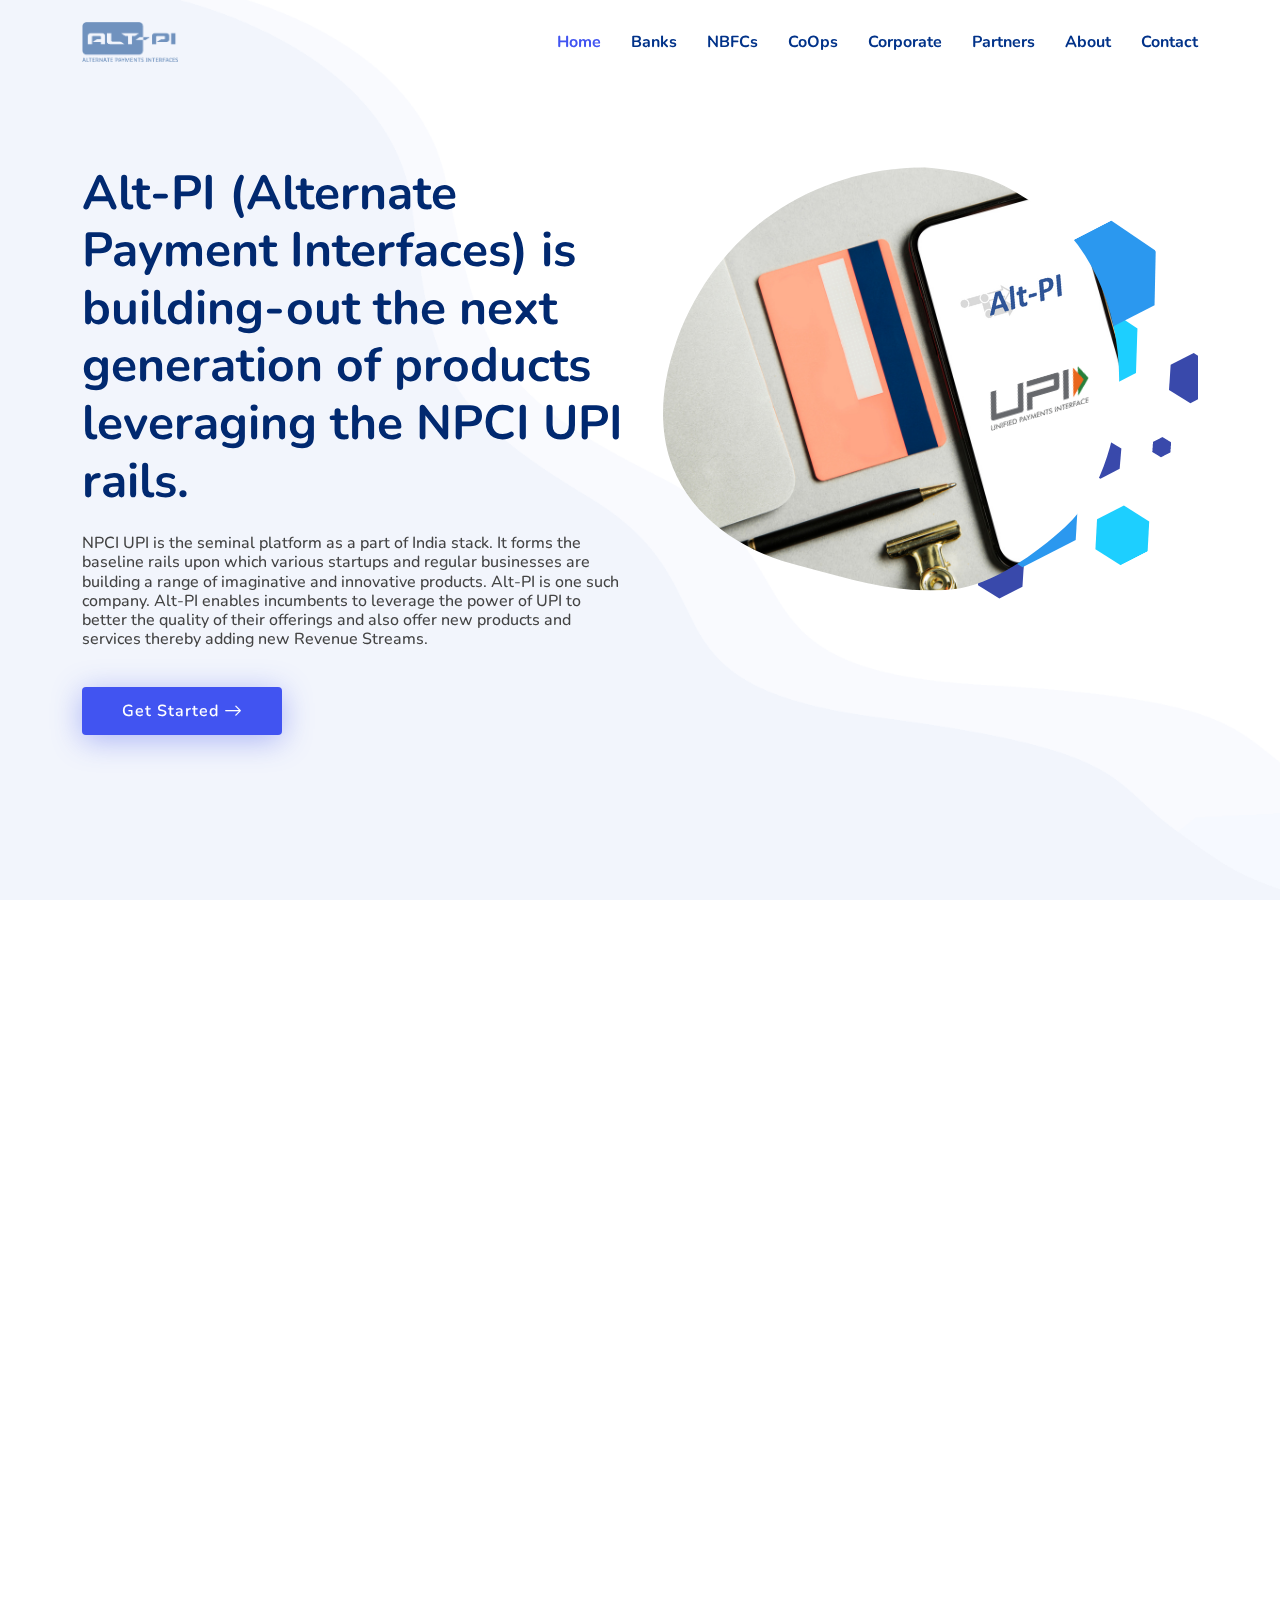
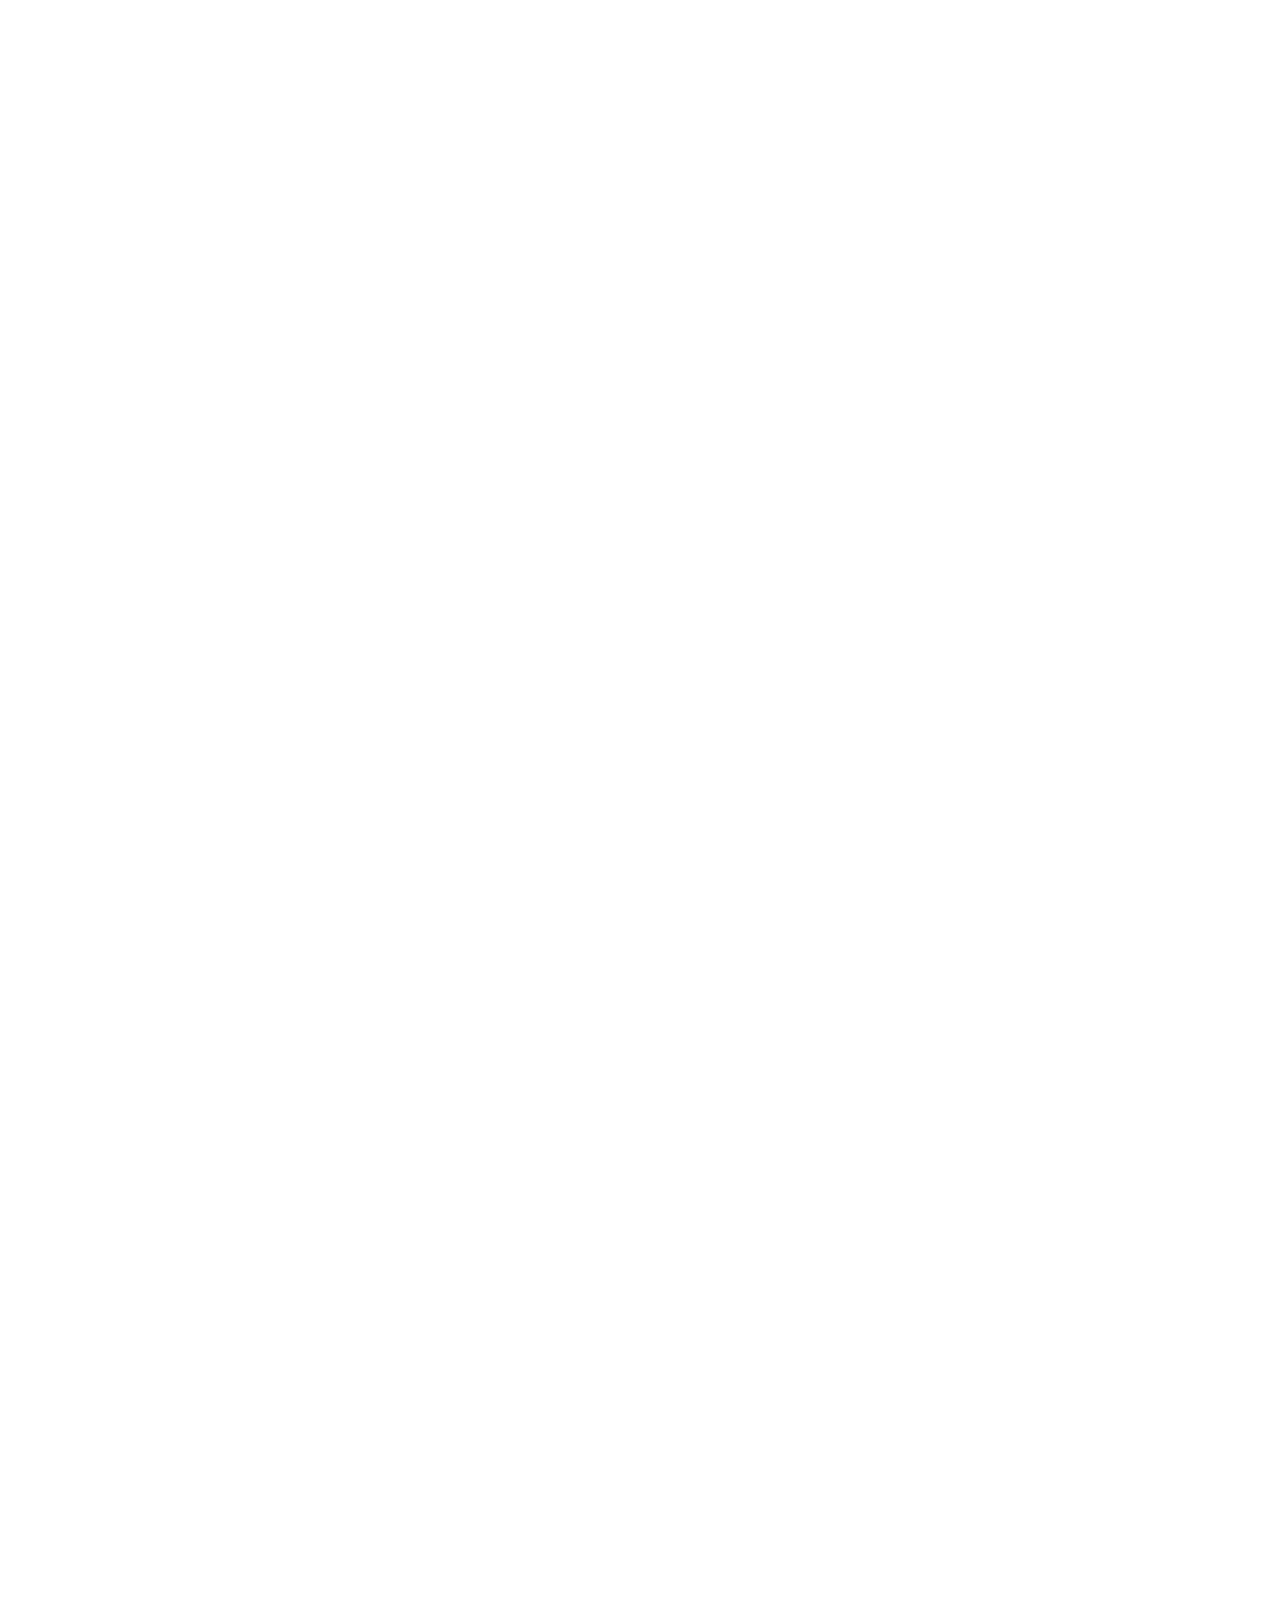
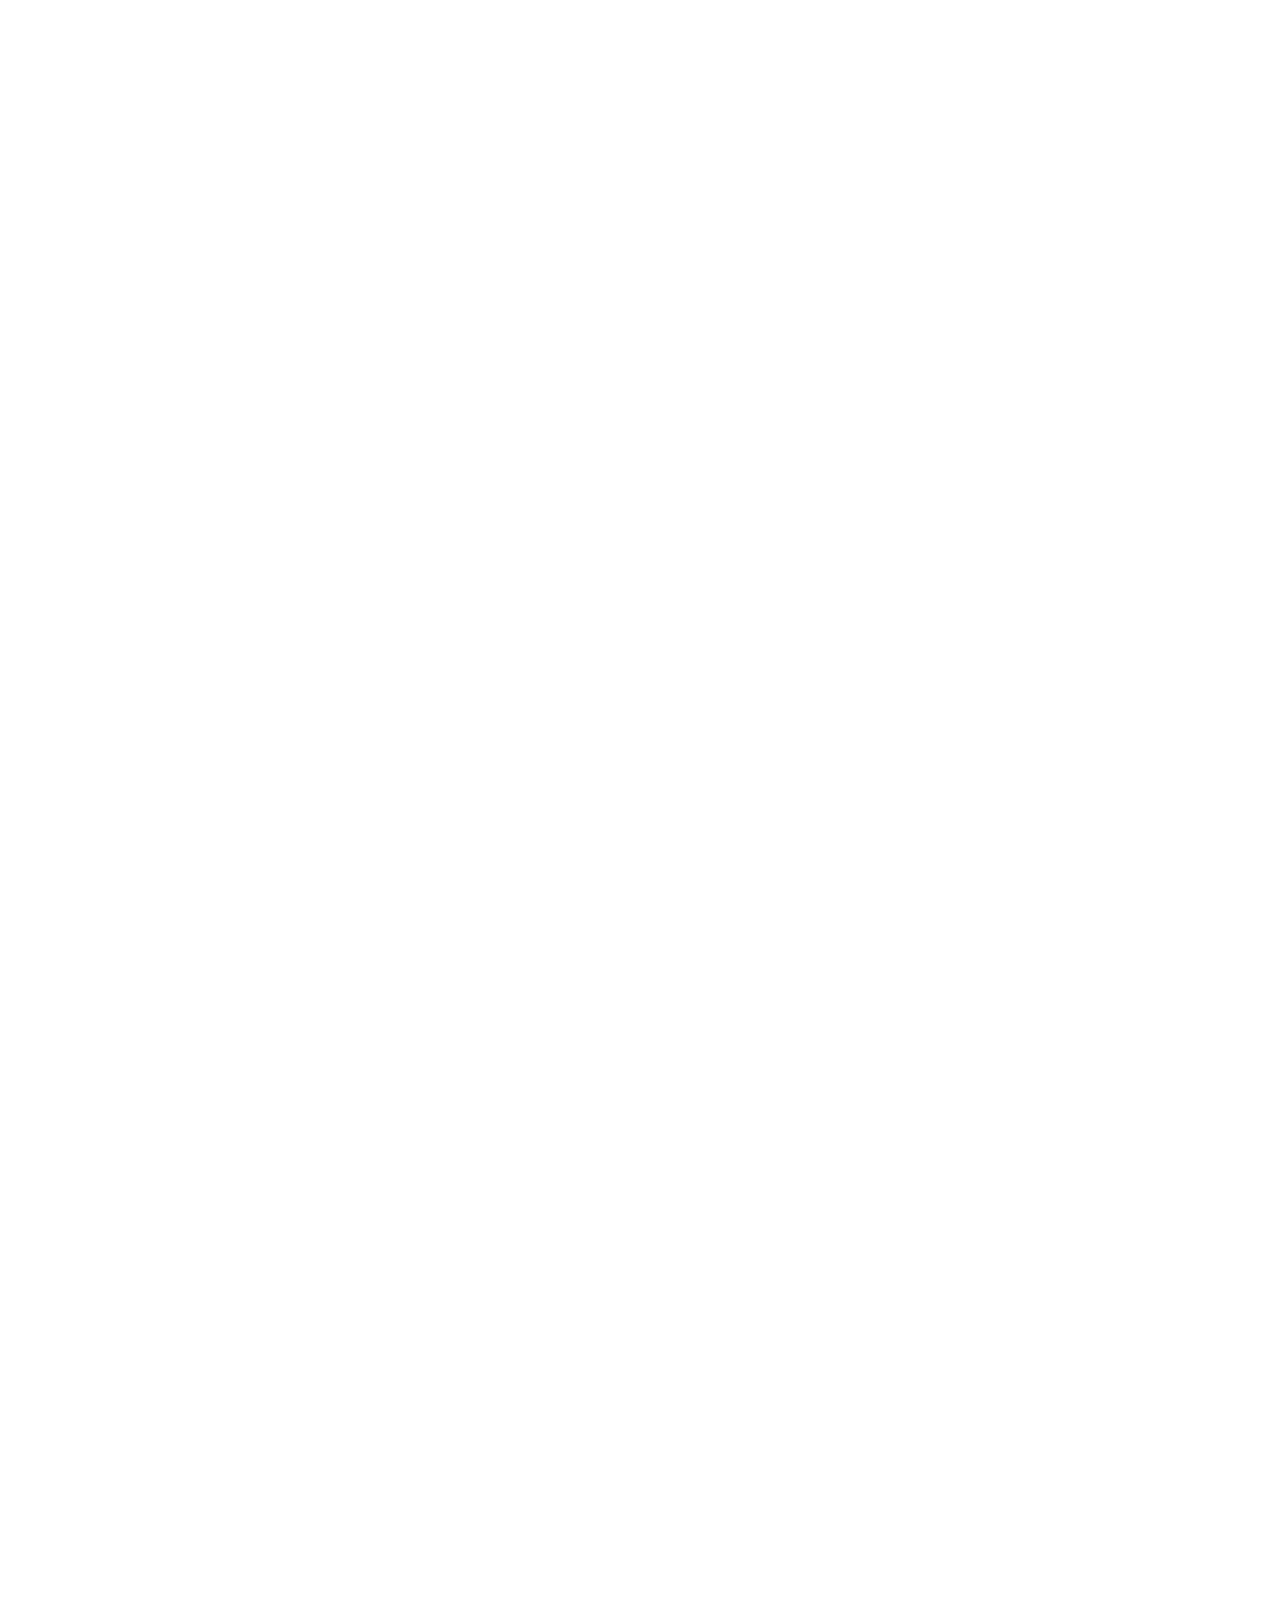
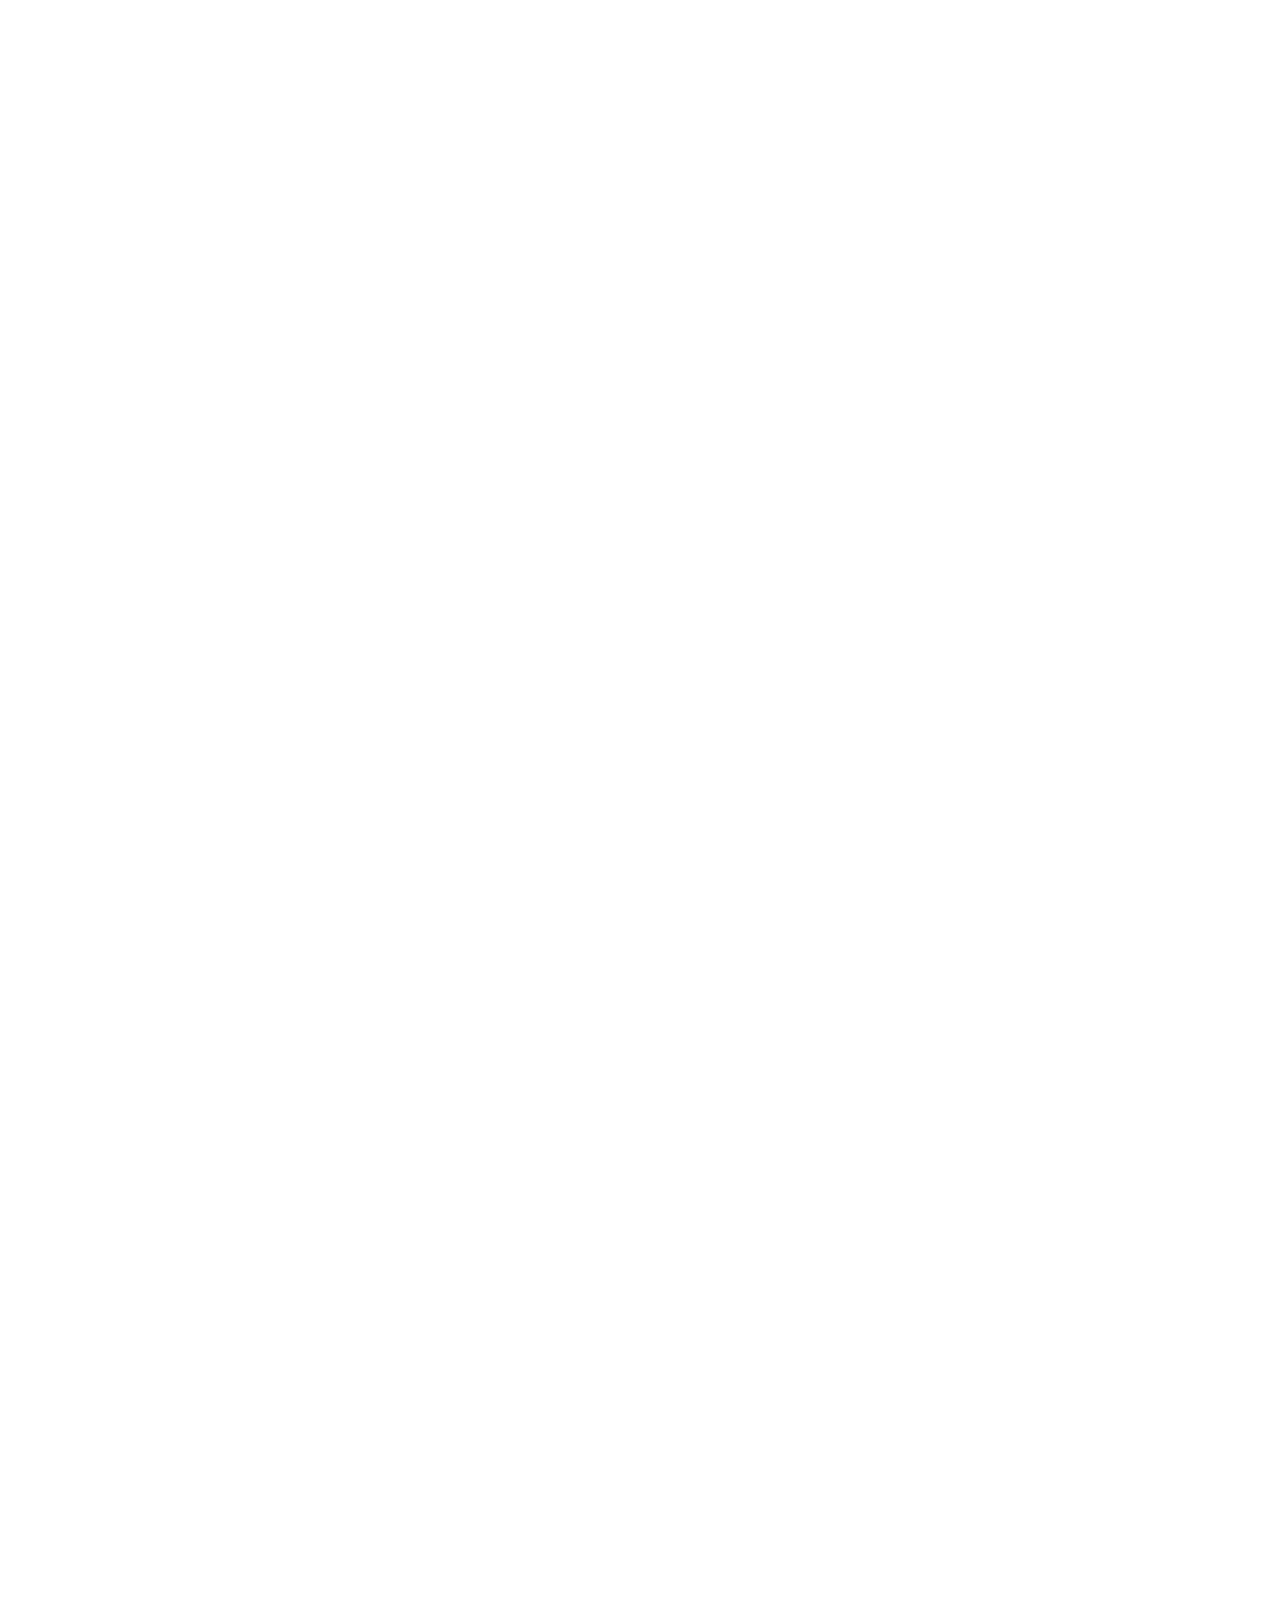
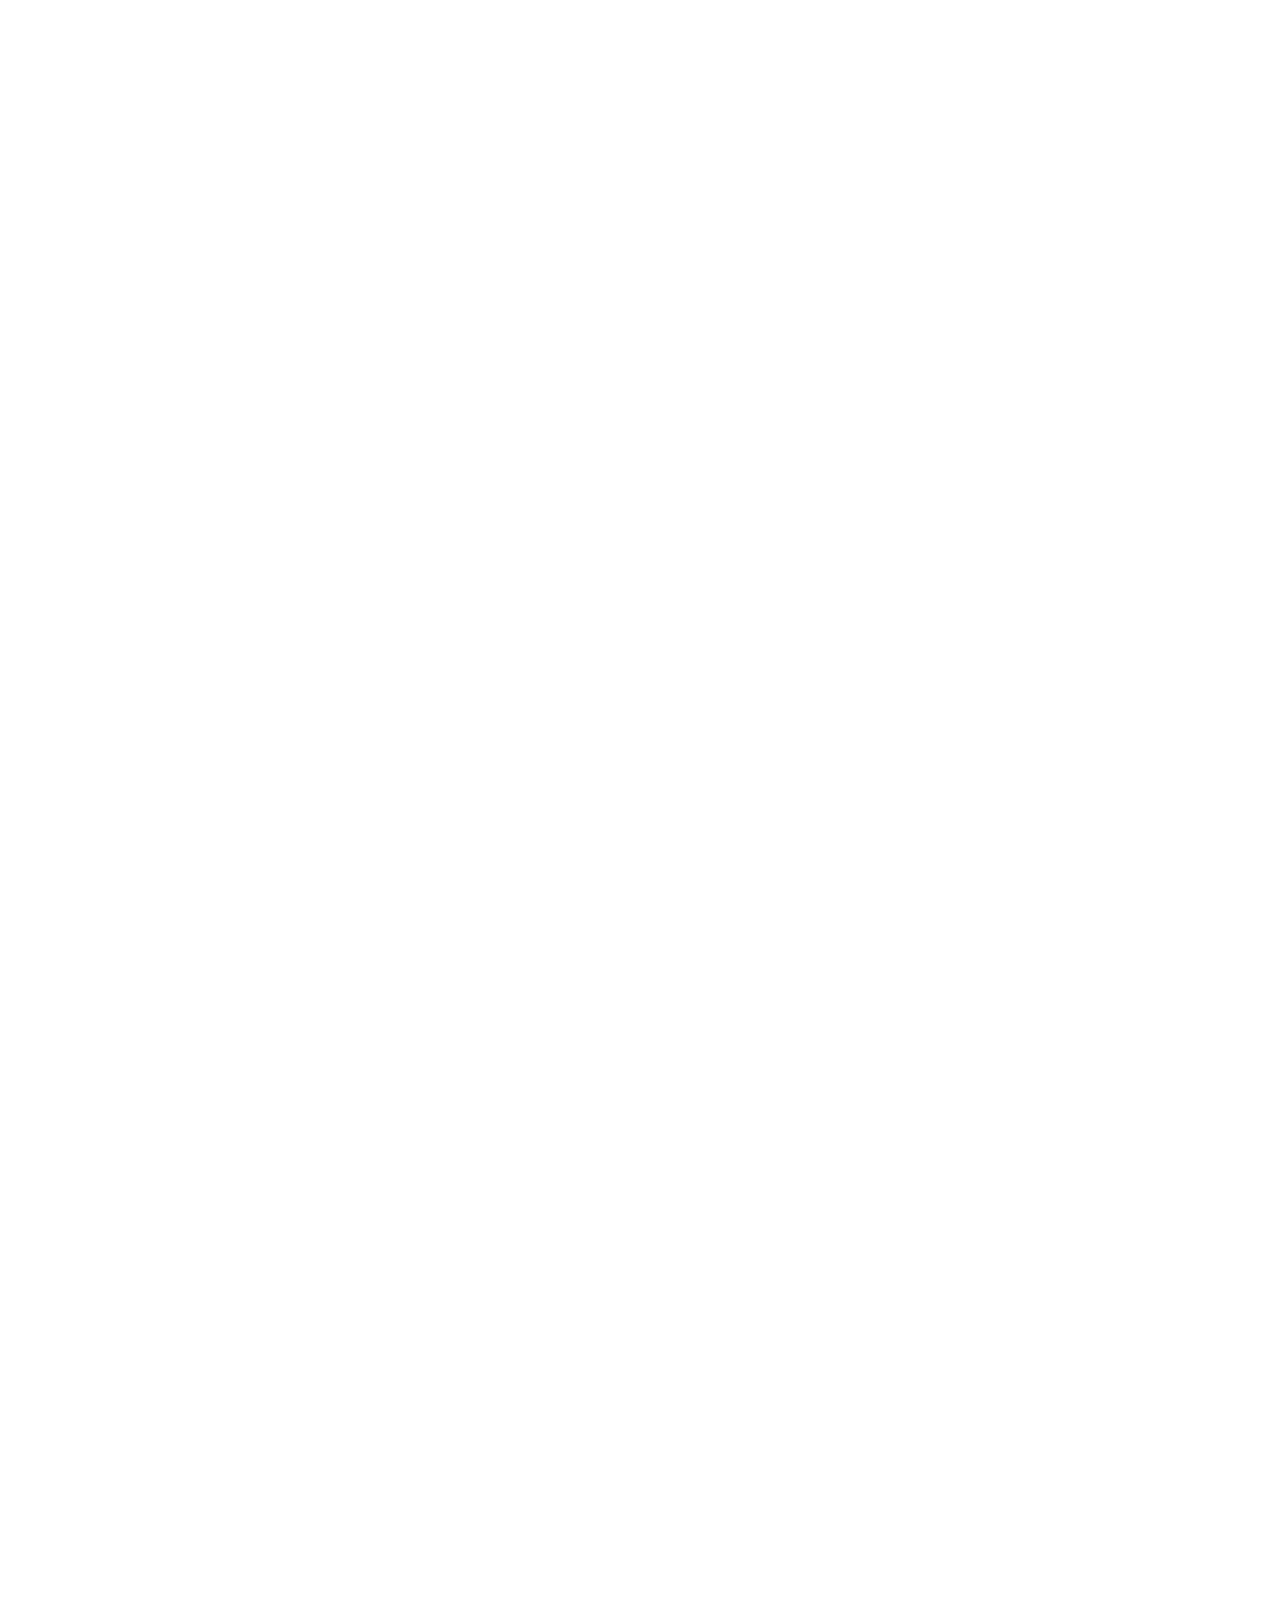
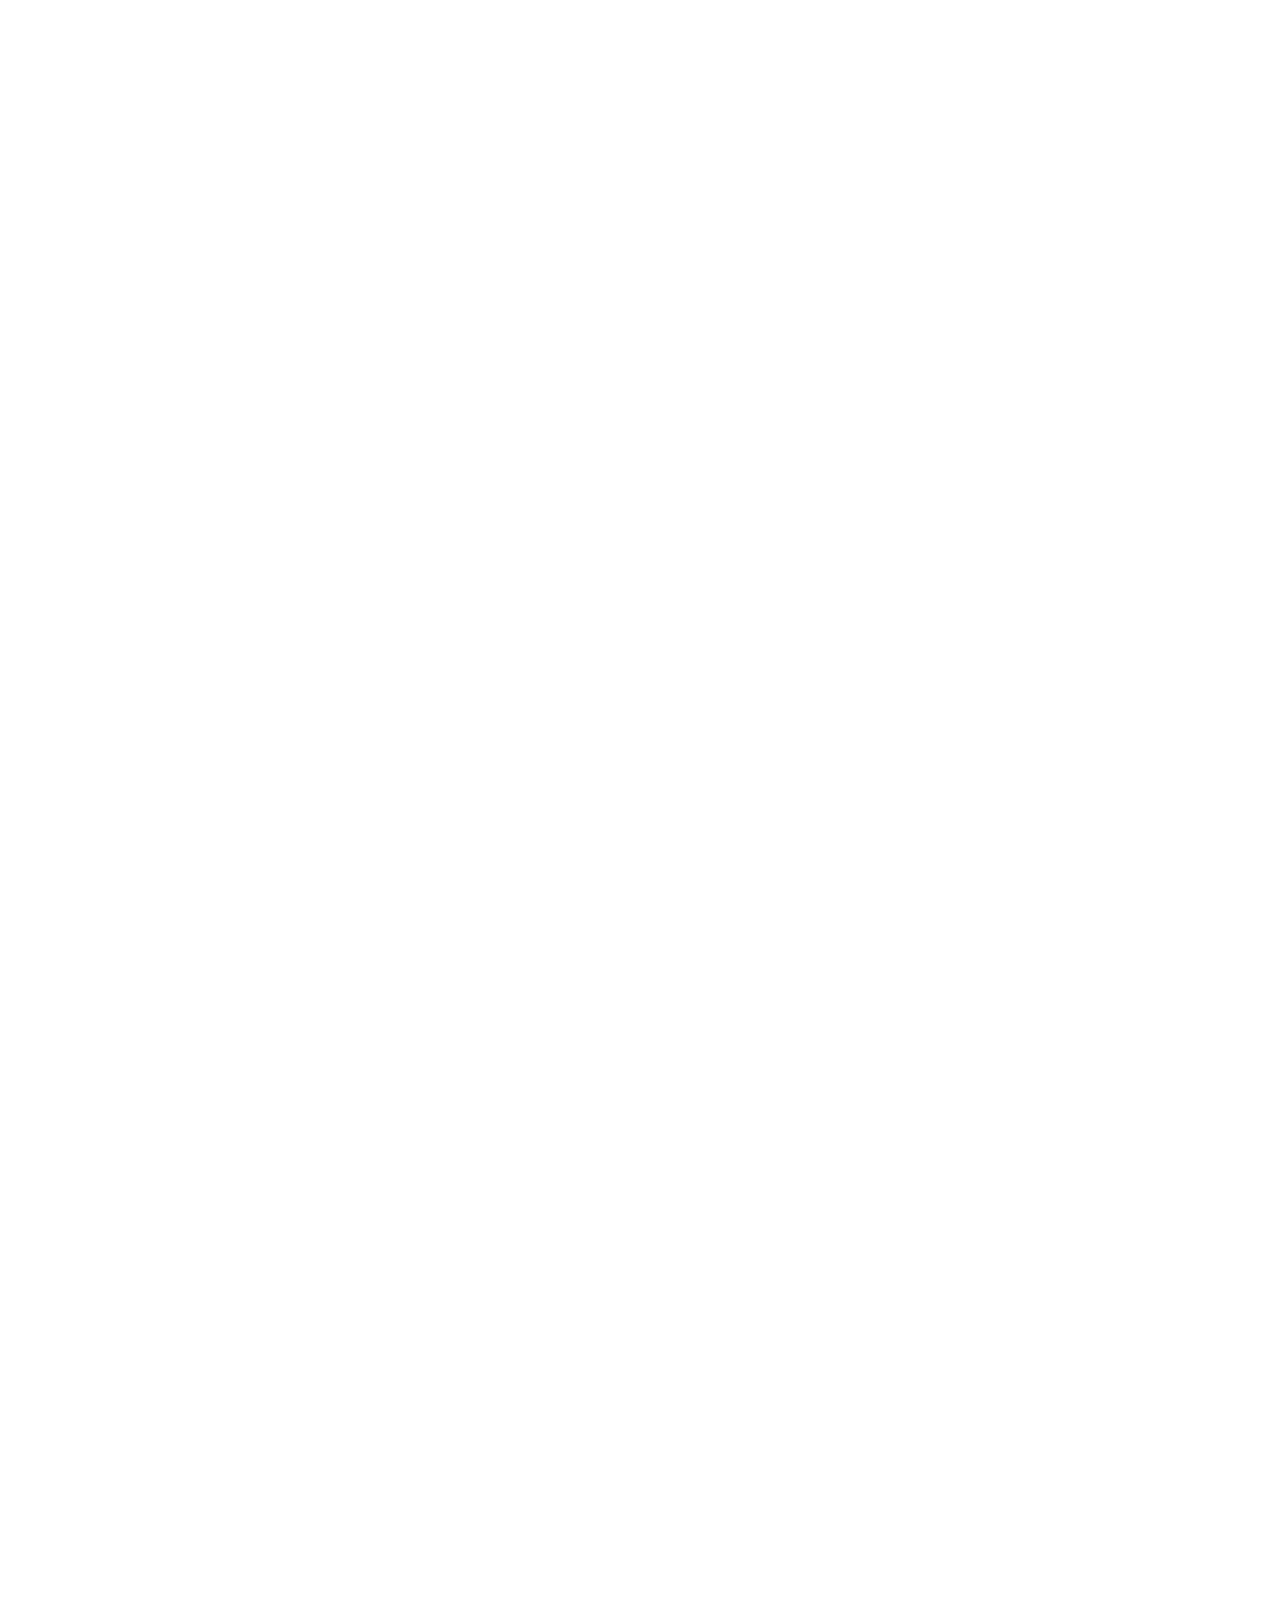
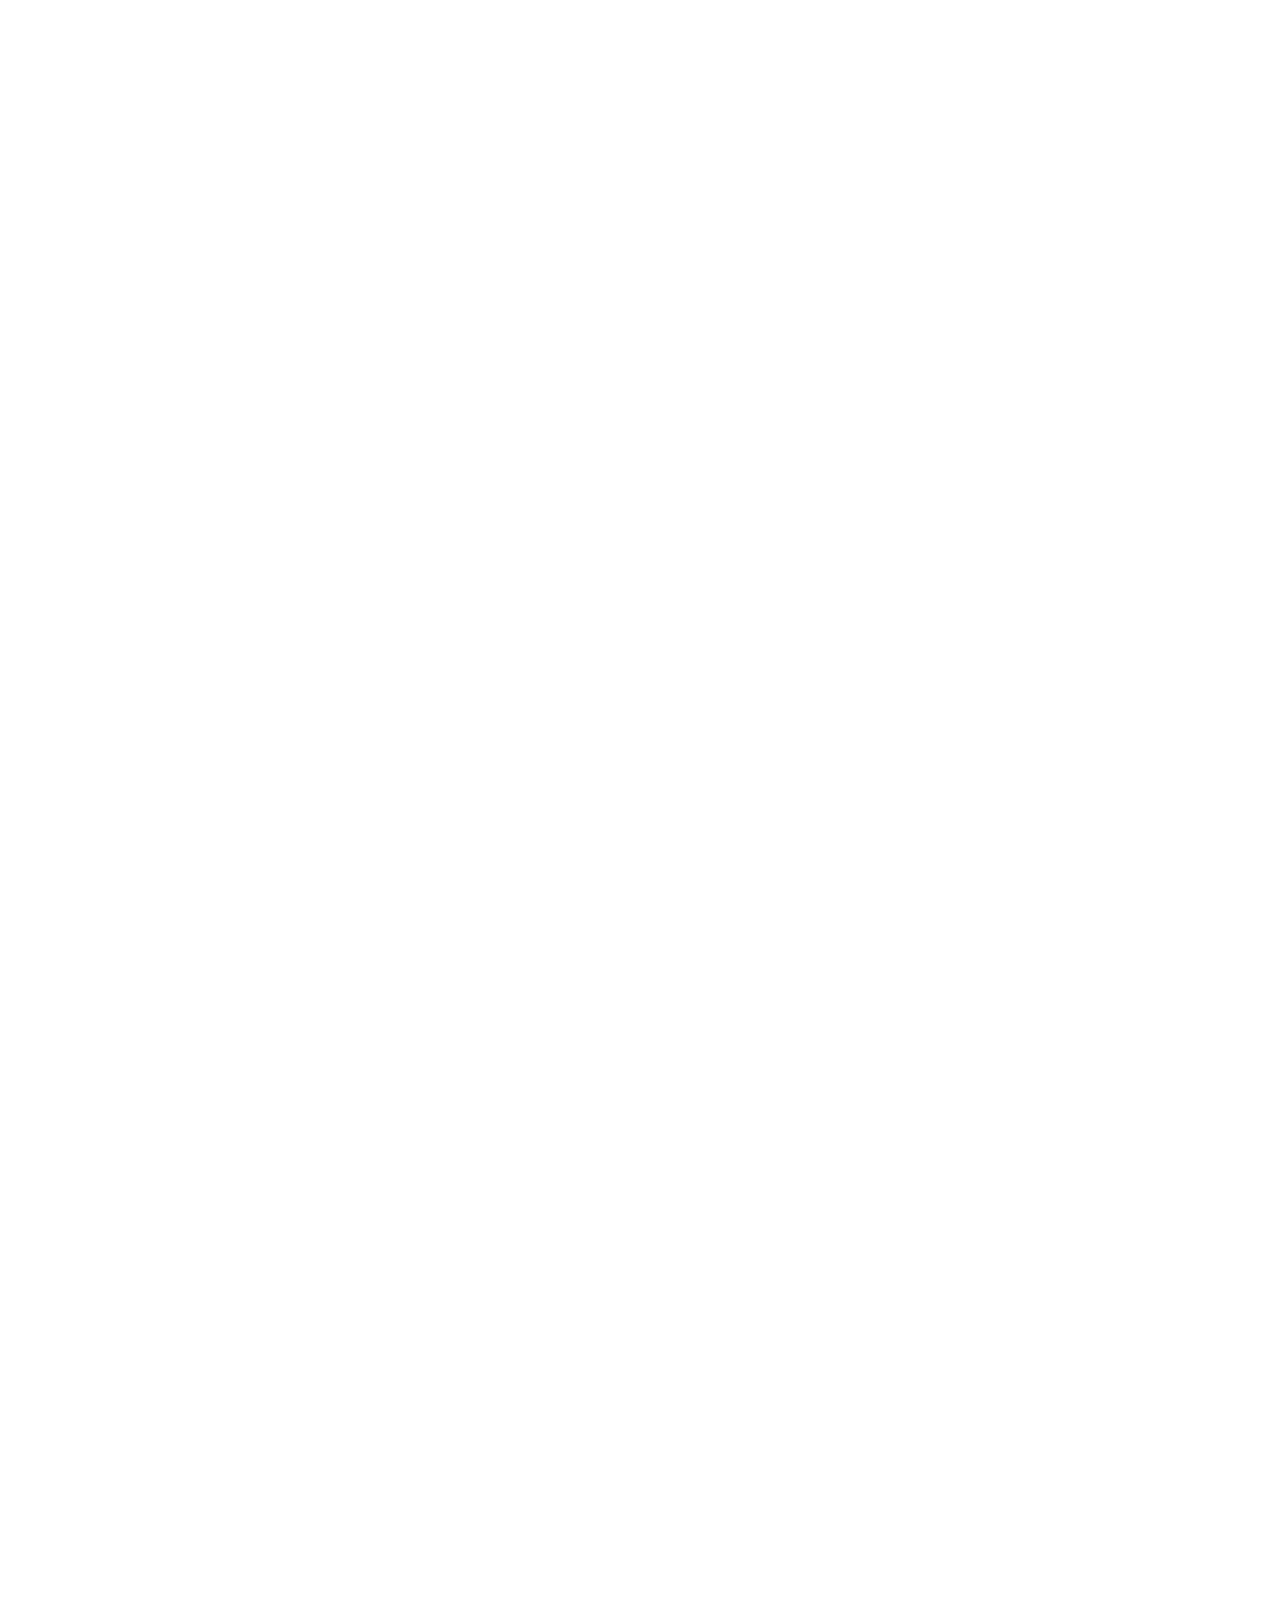
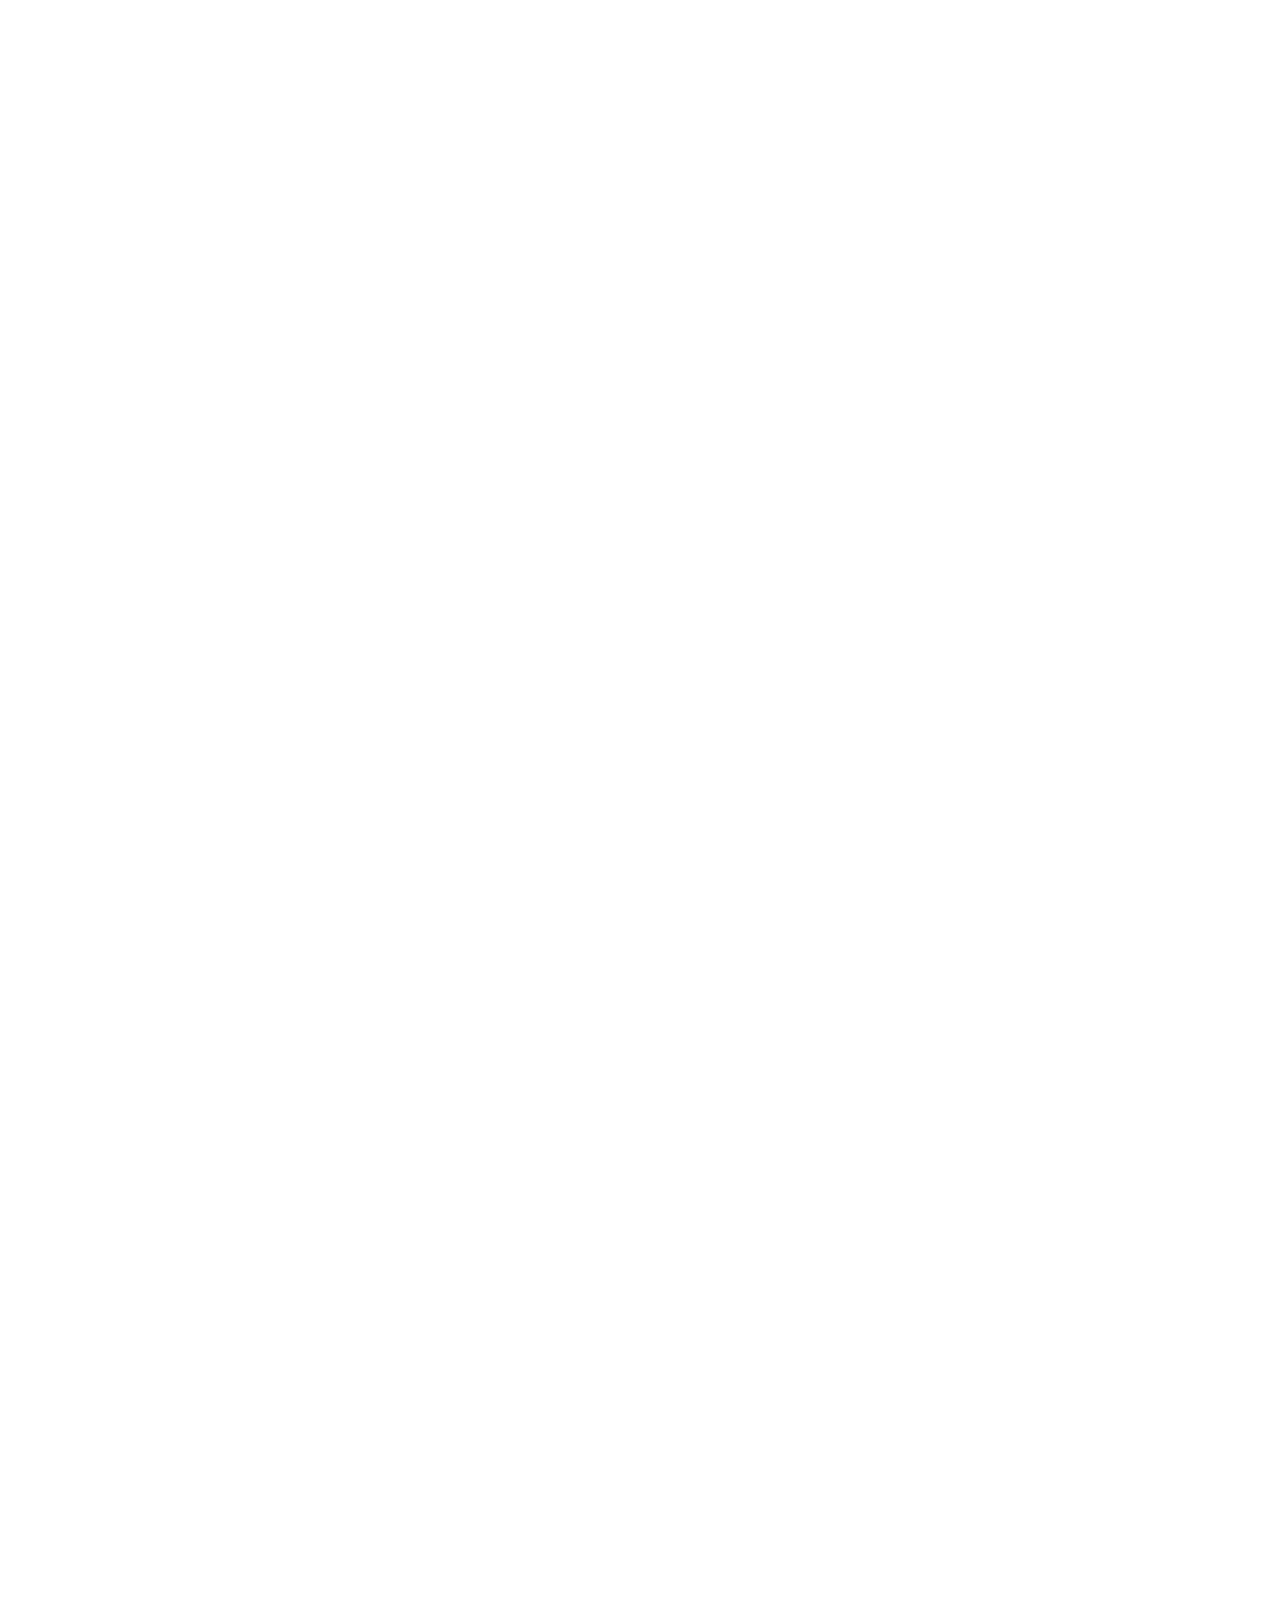
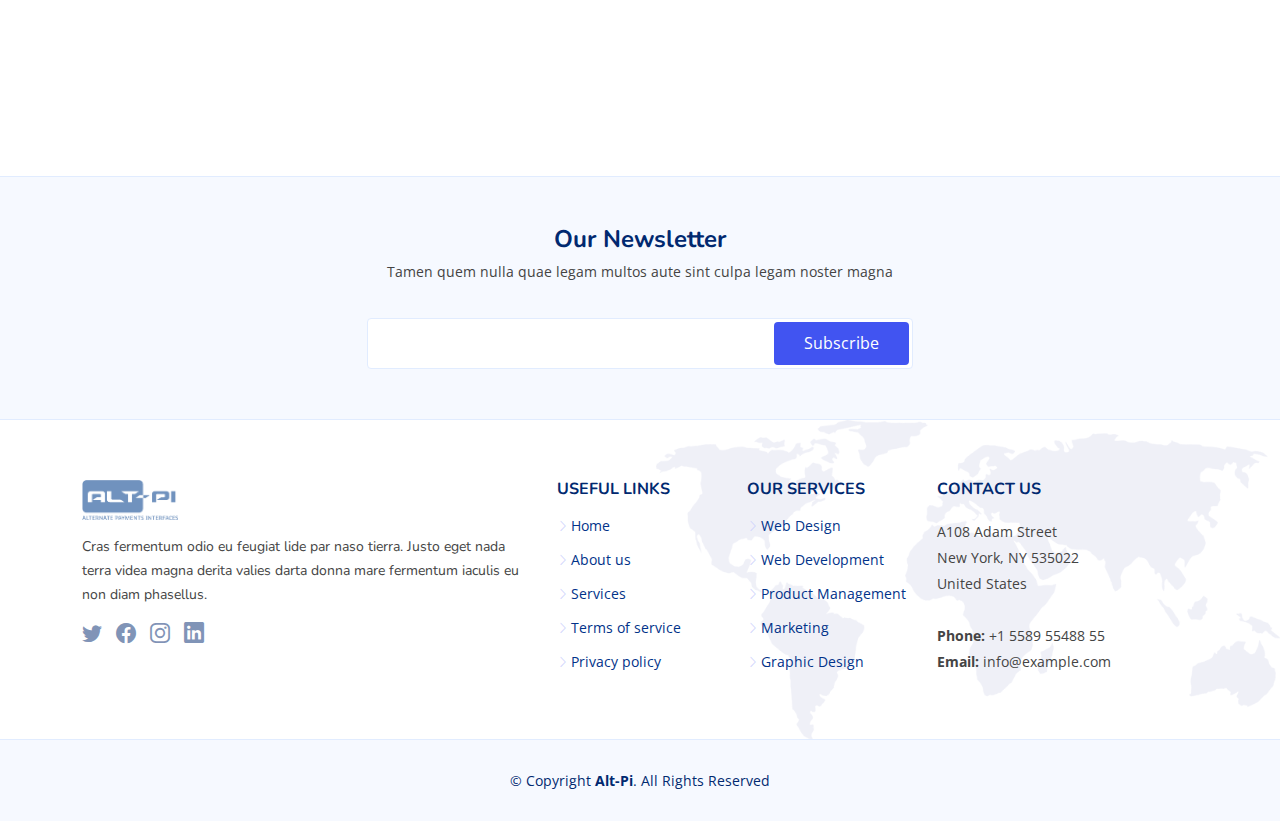
==== index.html @ a451d512 "Created Repo" ====
<!DOCTYPE html>
<html lang="en">

<head>
  <meta charset="utf-8">
  <meta content="width=device-width, initial-scale=1.0" name="viewport">

  <title>Alt-pi - Alternate Payment Interfaces</title>
  <meta content="" name="description">

  <meta content="" name="keywords">

  <!-- Favicons -->
  <link href="assets/img/favicon.png" rel="icon">
  <link href="assets/img/apple-touch-icon.png" rel="apple-touch-icon">

  <!-- Google Fonts -->
  <link href="https://fonts.googleapis.com/css?family=Open+Sans:300,300i,400,400i,600,600i,700,700i|Nunito:300,300i,400,400i,600,600i,700,700i|Poppins:300,300i,400,400i,500,500i,600,600i,700,700i" rel="stylesheet">

  <!-- Vendor CSS Files -->
  <link href="assets/vendor/bootstrap/css/bootstrap.min.css" rel="stylesheet">
  <link href="assets/vendor/bootstrap-icons/bootstrap-icons.css" rel="stylesheet">
  <link href="assets/vendor/aos/aos.css" rel="stylesheet">
  <link href="assets/vendor/remixicon/remixicon.css" rel="stylesheet">
  <link href="assets/vendor/swiper/swiper-bundle.min.css" rel="stylesheet">
  <link href="assets/vendor/glightbox/css/glightbox.min.css" rel="stylesheet">

  <!-- Template Main CSS File -->
  <link href="assets/css/style.css" rel="stylesheet">


</head>

<body>

  <!-- ======= Header ======= -->
  <header id="header" class="header fixed-top">
    <div class="container-fluid container-xl d-flex align-items-center justify-content-between">

      <a href="index.html" class="logo d-flex align-items-center">
        <img src="assets/img/alt-pi-logo.png" alt="">
        <!--<span>AltPi</span>-->
      </a>

      <nav id="navbar" class="navbar">
        <ul>
          <li><a class="nav-link scrollto active" href="#hero">Home</a></li>
          <li><a class="nav-link scrollto" href="#banks">Banks</a></li>
          <li><a class="nav-link scrollto" href="#services">NBFCs</a></li>
          <li><a class="nav-link scrollto" href="#portfolio">CoOps</a></li>
          <li><a class="nav-link scrollto" href="#team">Corporate</a></li>
          <li><a class="nav-link scrollto" href="#team">Partners</a></li>
          <li><a class="nav-link scrollto" href="#team">About</a></li>
          <li><a class="nav-link scrollto" href="#contact">Contact</a></li>
        </ul>
        <i class="bi bi-list mobile-nav-toggle"></i>
      </nav><!-- .navbar -->

    </div>
  </header><!-- End Header -->

  <!-- ======= Hero Section ======= -->
  <section id="hero" class="hero d-flex align-items-center">

    <div class="container">
      <div class="row">
        <div class="col-lg-6 d-flex flex-column justify-content-center">
          <h1 data-aos="fade-up">Alt-PI (Alternate Payment Interfaces) is building-out the next generation of 
            products leveraging the NPCI UPI rails.</h1>
            <br>
          <h6 data-aos="fade-up" data-aos-delay="400">NPCI UPI is the seminal platform as a part of India stack. 
            It forms the baseline rails upon which various startups and regular businesses are building 
            a range of imaginative and innovative products. Alt-PI is one such company. 
            Alt-PI enables incumbents to leverage the power of UPI to better the quality of their offerings 
            and also offer new products and services thereby adding new Revenue Streams.
          </h6>
          <div data-aos="fade-up" data-aos-delay="600">
            <div class="text-center text-lg-start">
              <a href="#banks" class="btn-get-started scrollto d-inline-flex align-items-center justify-content-center align-self-center">
                <span>Get Started</span>
                <i class="bi bi-arrow-right"></i>
              </a>
            </div>
          </div>
        </div>
        <div class="col-lg-6 hero-img" data-aos="zoom-out" data-aos-delay="200">
          <img src="assets/img/hero-img2.png" class="img-fluid" alt="">
        </div>
      </div>
    </div>

  </section><!-- End Hero -->

  <main id="main">
    <!-- ======= Product Section ======= -->
    <section id="banks" class="about">

      <div class="container" data-aos="fade-up">
        <div class="row gx-0">

          <div class="col-lg-6 d-flex flex-column justify-content-center" data-aos="fade-up" data-aos-delay="200">
            <div class="content">
              <h3>Products</h3>
              <h2>Everyone in the start-up world parrots the popular problem-solving paradigm. Alt-PI believes while problem-solving paradigm is a good place to start, to create useful products, often its not about what your product can do, it is about what people can do with your products. Our products are designed for incrovations (incremental innovations) on the business processes that exist today.

                Keep tuned-in to know more about our products.
                </h2>
              <p>
                Alt-PI will be launching their suite of products within the next few months. Click below if you want to receive updates from us and be an early adopter.

              </p>
              <div class="text-center text-lg-start">
                <a href="#" class="btn-read-more d-inline-flex align-items-center justify-content-center align-self-center">
                  <span>Get in touch</span>
                  <i class="bi bi-arrow-right"></i>
                </a>
              </div>
            </div>
          </div>

          <div class="col-lg-6 d-flex align-items-center" data-aos="zoom-out" data-aos-delay="200">
            <img src="assets/img/qr-payment.png" class="img-fluid" alt="">
          </div>

        </div>
      </div>

    </section><!-- End Product Section -->

    <!-- ======= Banks Section ======= -->
    <section id="values" class="about">

      
      <div class="container" data-aos="fade-up">
        <div class="row gx-0">

          <div class="col-lg-6 d-flex align-items-center" data-aos="zoom-out" data-aos-delay="200">
            <img src="assets/img/bank.png" class="img-fluid" alt="">
          </div>

          <div class="col-lg-6 d-flex flex-column justify-content-center" data-aos="fade-up" data-aos-delay="200">
            <div class="content">
              <h3>Banks</h3>
              <h2>These are the days of miracle. Banks are being captured inside a mobile phone. 
                Ideas are bursting forth like gas in a nozzle. Banks are feeling the heat. 
                Everyday there is a new product being launched, challenging the banks incumbency.
                Alt-PI is with the banks to help fight the battle royale underway and emerge victorious.

                </h2>
              <p>
                If you are a bank looking forward to partnering with a fintech on your side of the emerging divide, click here to connect with us. 
              </p>
              <div class="text-center text-lg-start">
                <a href="#" class="btn-read-more d-inline-flex align-items-center justify-content-center align-self-center">
                  <span>Get in touch</span>
                  <i class="bi bi-arrow-right"></i>
                </a>
              </div>
            </div>
          </div>

          

        </div>
      </div>
<!--
      <div class="container" data-aos="fade-up">

        <header class="section-header">
          <h2>Our Values</h2>
          <p>Odit est perspiciatis laborum et dicta</p>
        </header>

        <div class="row">

          <div class="col-lg-4">
            <div class="box" data-aos="fade-up" data-aos-delay="200">
              <img src="assets/img/values-1.png" class="img-fluid" alt="">
              <h3>Ad cupiditate sed est odio</h3>
              <p>Eum ad dolor et. Autem aut fugiat debitis voluptatem consequuntur sit. Et veritatis id.</p>
            </div>
          </div>

          <div class="col-lg-4 mt-4 mt-lg-0">
            <div class="box" data-aos="fade-up" data-aos-delay="400">
              <img src="assets/img/values-2.png" class="img-fluid" alt="">
              <h3>Voluptatem voluptatum alias</h3>
              <p>Repudiandae amet nihil natus in distinctio suscipit id. Doloremque ducimus ea sit non.</p>
            </div>
          </div>

          <div class="col-lg-4 mt-4 mt-lg-0">
            <div class="box" data-aos="fade-up" data-aos-delay="600">
              <img src="assets/img/values-3.png" class="img-fluid" alt="">
              <h3>Fugit cupiditate alias nobis.</h3>
              <p>Quam rem vitae est autem molestias explicabo debitis sint. Vero aliquid quidem commodi.</p>
            </div>
          </div>

        </div>

      </div>

    -->

    </section><!-- End Banks Section -->

    <!-- ======= NBFC Section ======= -->
    <section id="counts" class="about">
      <div class="container" data-aos="fade-up">


        <div class="container" data-aos="fade-up">
          <div class="row gx-0">
  
            <div class="col-lg-6 d-flex flex-column justify-content-center" data-aos="fade-up" data-aos-delay="200">
              <div class="content">
                <h3>Non Banking Financial Company</h3>
                <h2>Being a Non-Banking Finance Company (NBFC) can be difficult these days. 
                  There are new products which require real-time credit decisions and in-transaction lending. 
                  Alt-PI is launching a revolutionary product which should excite you as it helps you originate incremental loans and operate the account effortlessly.

                  </h2>
                <p>
                  If you want to connect with us and be an early bird offering this new product, click here.

                </p>
                <div class="text-center text-lg-start">
                  <a href="#" class="btn-read-more d-inline-flex align-items-center justify-content-center align-self-center">
                    <span>Get in touch</span>
                    <i class="bi bi-arrow-right"></i>
                  </a>
                </div>
              </div>
            </div>
  
            <div class="col-lg-6 d-flex align-items-center" data-aos="zoom-out" data-aos-delay="200">
              <img src="assets/img/nbfc.png" class="img-fluid" alt="">
            </div>
  
          </div>
        </div>
<!--
        <div class="row gy-4">

          <div class="col-lg-3 col-md-6">
            <div class="count-box">
              <i class="bi bi-emoji-smile"></i>
              <div>
                <span data-purecounter-start="0" data-purecounter-end="232" data-purecounter-duration="1" class="purecounter"></span>
                <p>Happy Clients</p>
              </div>
            </div>
          </div>

          <div class="col-lg-3 col-md-6">
            <div class="count-box">
              <i class="bi bi-journal-richtext" style="color: #ee6c20;"></i>
              <div>
                <span data-purecounter-start="0" data-purecounter-end="521" data-purecounter-duration="1" class="purecounter"></span>
                <p>Projects</p>
              </div>
            </div>
          </div>

          <div class="col-lg-3 col-md-6">
            <div class="count-box">
              <i class="bi bi-headset" style="color: #15be56;"></i>
              <div>
                <span data-purecounter-start="0" data-purecounter-end="1463" data-purecounter-duration="1" class="purecounter"></span>
                <p>Hours Of Support</p>
              </div>
            </div>
          </div>

          <div class="col-lg-3 col-md-6">
            <div class="count-box">
              <i class="bi bi-people" style="color: #bb0852;"></i>
              <div>
                <span data-purecounter-start="0" data-purecounter-end="15" data-purecounter-duration="1" class="purecounter"></span>
                <p>Hard Workers</p>
              </div>
            </div>
          </div>

        </div>

      </div>

    -->
    </section><!-- End Counts Section -->

        <!-- ======= Coop Section ======= -->
        <section id="values" class="about">

      
          <div class="container" data-aos="fade-up">
            <div class="row gx-0">
    
              <div class="col-lg-6 d-flex align-items-center" data-aos="zoom-out" data-aos-delay="200">
                <img src="assets/img/coop.png" class="img-fluid" alt="">
              </div>
    
              <div class="col-lg-6 d-flex flex-column justify-content-center" data-aos="fade-up" data-aos-delay="200">
                <div class="content">
                  <h3>Credit Co operative Society</h3>
                  <h2>These are the days of miracle. Banks are being captured inside a mobile phone. 
                    If you are a cooperative, a bank or a credit society, you seem to be lost in all the changes that are redefining your market. You understand your customers better than the larger firms, but you worry about losing your customer base. You seem to be in a battle without the tools to fight. 

                    Well. Help is on the way. Very soon you will be able to offer products competing with the best out there and it won’t cost you an arm or a leg.

                    </h2>
                  <p>
                    If you want to connect with us and be an early bird offering this new product, click here.
  
                  </p>
                  <div class="text-center text-lg-start">
                    <a href="#" class="btn-read-more d-inline-flex align-items-center justify-content-center align-self-center">
                      <span>Get in touch</span>
                      <i class="bi bi-arrow-right"></i>
                    </a>
                  </div>
                </div>
              </div>
    
              
    
            </div>
          </div>
  
        </section><!-- End Coop Section -->

        <!-- ======= Corporate Section ======= -->
    <section id="counts" class="about">
      <div class="container" data-aos="fade-up">


        <div class="container" data-aos="fade-up">
          <div class="row gx-0">
  
            <div class="col-lg-6 d-flex flex-column justify-content-center" data-aos="fade-up" data-aos-delay="200">
              <div class="content">
                <h3>Coorporates</h3>
                <h2>Your bank offers you a Current Account with the run-of-the-mill mobile or internet banking options. Does it really meet your requirements. You want to empower your employees and decision makers to not only make decisions but also make payments. 

                  Talk to us. We start at your ERP, which should be your user interface and not a mobile or internet banking system.
                  
                  </h2>
                <p>
                  If you want to connect with us and be an early bird offering this new product, click here.

                </p>
                <div class="text-center text-lg-start">
                  <a href="#" class="btn-read-more d-inline-flex align-items-center justify-content-center align-self-center">
                    <span>Get in touch</span>
                    <i class="bi bi-arrow-right"></i>
                  </a>
                </div>
              </div>
            </div>
  
            <div class="col-lg-6 d-flex align-items-center" data-aos="zoom-out" data-aos-delay="200">
              <img src="assets/img/corporate.png" class="img-fluid" alt="">
            </div>
  
          </div>
        </div>

    </section><!-- End Corporate Section -->



  <!-- ======= Partners Section ======= -->
  <section id="partners" class="about">


    <div class="container" data-aos="fade-up">
      <div class="row gx-0">

        <div class="col-lg-6 d-flex align-items-center" data-aos="zoom-out" data-aos-delay="200">
          <img src="assets/img/partnership.png" class="img-fluid" alt="">
        </div>

        <div class="col-lg-6 d-flex flex-column justify-content-center" data-aos="fade-up" data-aos-delay="200">
          <div class="content">
            <h3>Partners</h3>
            <h2>You are a part of the fintech ecosystem. You know people – decision-makers and other start-ups. But have no way to monetize this great asset. 

              Talk to us. We can help you realize the value of your connects.
              
              </h2>
            <p>
              If you want to connect with us and be an early bird offering this new product, click here.

            </p>
            <div class="text-center text-lg-start">
              <a href="#" class="btn-read-more d-inline-flex align-items-center justify-content-center align-self-center">
                <span>Get in touch</span>
                <i class="bi bi-arrow-right"></i>
              </a>
            </div>
          </div>
        </div>

        

      </div>
    </div>

  </section><!-- End Coop Section -->



    <!-- ======= Features Section ======= -->
    <section id="about" class="features">

      <div class="container" data-aos="fade-up">

        <header class="section-header">
          <h2>About</h2>
          <p>Laboriosam et omnis fuga quis dolor direda fara</p>
        </header>

        <!-- Feature Tabs -->
        <div class="row feture-tabs" data-aos="fade-up">
          <div class="col-lg-6">
            <p>As many as 70 countries are putting in place, rails for real-time interbank payments and settlements. The entire payments ecosystem is undergoing a sea change. With NPCI's UPI, India has been a leader and many products launched and tested in India are finding acceptance in other countries also.
              Having been a part of the Indian ecosystem provides Indian payments professionals the opportunity to leverage their expertise in other countries.
              Alt-Pl is a company set by a team with extensive experience in the payments industry, now set to leverage it in other geographies and to go the extra mile in conceptualizing, where payments are headed, once these 70+ intra-country real- time payment systems are in place.</p>
          </div>

          <div class="col-lg-6">
            <img src="assets/img/features-2.png" class="img-fluid" alt="">
          </div>

        </div><!-- End Feature Tabs -->

        <!-- Feature Icons -->
        <div class="row feature-icons" data-aos="fade-up">
          <h3>Ratione mollitia eos ab laudantium rerum beatae quo</h3>

          <div class="row">

            <div class="col-xl-4 text-center" data-aos="fade-right" data-aos-delay="100">
              <img src="assets/img/features-3.png" class="img-fluid p-4" alt="">
            </div>

            <div class="col-xl-8 d-flex content">
              <div class="row align-self-center gy-4">

                <div class="col-md-6 icon-box" data-aos="fade-up">
                  <i class="ri-line-chart-line"></i>
                  <div>
                    <h4>Corporis voluptates sit</h4>
                    <p>Consequuntur sunt aut quasi enim aliquam quae harum pariatur laboris nisi ut aliquip</p>
                  </div>
                </div>

                <div class="col-md-6 icon-box" data-aos="fade-up" data-aos-delay="100">
                  <i class="ri-stack-line"></i>
                  <div>
                    <h4>Ullamco laboris nisi</h4>
                    <p>Excepteur sint occaecat cupidatat non proident, sunt in culpa qui officia deserunt</p>
                  </div>
                </div>

                <div class="col-md-6 icon-box" data-aos="fade-up" data-aos-delay="200">
                  <i class="ri-brush-4-line"></i>
                  <div>
                    <h4>Labore consequatur</h4>
                    <p>Aut suscipit aut cum nemo deleniti aut omnis. Doloribus ut maiores omnis facere</p>
                  </div>
                </div>

                <div class="col-md-6 icon-box" data-aos="fade-up" data-aos-delay="300">
                  <i class="ri-magic-line"></i>
                  <div>
                    <h4>Beatae veritatis</h4>
                    <p>Expedita veritatis consequuntur nihil tempore laudantium vitae denat pacta</p>
                  </div>
                </div>

                <div class="col-md-6 icon-box" data-aos="fade-up" data-aos-delay="400">
                  <i class="ri-command-line"></i>
                  <div>
                    <h4>Molestiae dolor</h4>
                    <p>Et fuga et deserunt et enim. Dolorem architecto ratione tensa raptor marte</p>
                  </div>
                </div>

                <div class="col-md-6 icon-box" data-aos="fade-up" data-aos-delay="500">
                  <i class="ri-radar-line"></i>
                  <div>
                    <h4>Explicabo consectetur</h4>
                    <p>Est autem dicta beatae suscipit. Sint veritatis et sit quasi ab aut inventore</p>
                  </div>
                </div>

              </div>
            </div>

          </div>

        </div><!-- End Feature Icons -->

      </div>

    </section><!-- End Features Section -->

    <!-- ======= Services Section ======= -->
    <section id="services" class="services">

      <div class="container" data-aos="fade-up">

        <header class="section-header">
          <h2>Services</h2>
          <p>Veritatis et dolores facere numquam et praesentium</p>
        </header>

        <div class="row gy-4">

          <div class="col-lg-4 col-md-6" data-aos="fade-up" data-aos-delay="200">
            <div class="service-box blue">
              <i class="ri-discuss-line icon"></i>
              <h3>Nesciunt Mete</h3>
              <p>Provident nihil minus qui consequatur non omnis maiores. Eos accusantium minus dolores iure perferendis tempore et consequatur.</p>
              <a href="#" class="read-more"><span>Read More</span> <i class="bi bi-arrow-right"></i></a>
            </div>
          </div>

          <div class="col-lg-4 col-md-6" data-aos="fade-up" data-aos-delay="300">
            <div class="service-box orange">
              <i class="ri-discuss-line icon"></i>
              <h3>Eosle Commodi</h3>
              <p>Ut autem aut autem non a. Sint sint sit facilis nam iusto sint. Libero corrupti neque eum hic non ut nesciunt dolorem.</p>
              <a href="#" class="read-more"><span>Read More</span> <i class="bi bi-arrow-right"></i></a>
            </div>
          </div>

          <div class="col-lg-4 col-md-6" data-aos="fade-up" data-aos-delay="400">
            <div class="service-box green">
              <i class="ri-discuss-line icon"></i>
              <h3>Ledo Markt</h3>
              <p>Ut excepturi voluptatem nisi sed. Quidem fuga consequatur. Minus ea aut. Vel qui id voluptas adipisci eos earum corrupti.</p>
              <a href="#" class="read-more"><span>Read More</span> <i class="bi bi-arrow-right"></i></a>
            </div>
          </div>

          <div class="col-lg-4 col-md-6" data-aos="fade-up" data-aos-delay="500">
            <div class="service-box red">
              <i class="ri-discuss-line icon"></i>
              <h3>Asperiores Commodi</h3>
              <p>Non et temporibus minus omnis sed dolor esse consequatur. Cupiditate sed error ea fuga sit provident adipisci neque.</p>
              <a href="#" class="read-more"><span>Read More</span> <i class="bi bi-arrow-right"></i></a>
            </div>
          </div>

          <div class="col-lg-4 col-md-6" data-aos="fade-up" data-aos-delay="600">
            <div class="service-box purple">
              <i class="ri-discuss-line icon"></i>
              <h3>Velit Doloremque.</h3>
              <p>Cumque et suscipit saepe. Est maiores autem enim facilis ut aut ipsam corporis aut. Sed animi at autem alias eius labore.</p>
              <a href="#" class="read-more"><span>Read More</span> <i class="bi bi-arrow-right"></i></a>
            </div>
          </div>

          <div class="col-lg-4 col-md-6" data-aos="fade-up" data-aos-delay="700">
            <div class="service-box pink">
              <i class="ri-discuss-line icon"></i>
              <h3>Dolori Architecto</h3>
              <p>Hic molestias ea quibusdam eos. Fugiat enim doloremque aut neque non et debitis iure. Corrupti recusandae ducimus enim.</p>
              <a href="#" class="read-more"><span>Read More</span> <i class="bi bi-arrow-right"></i></a>
            </div>
          </div>

        </div>

      </div>

    </section><!-- End Services Section -->

    <!-- ======= Pricing Section ======= -->
    <section id="pricing" class="pricing">

      <div class="container" data-aos="fade-up">

        <header class="section-header">
          <h2>Pricing</h2>
          <p>Check our Pricing</p>
        </header>

        <div class="row gy-4" data-aos="fade-left">

          <div class="col-lg-3 col-md-6" data-aos="zoom-in" data-aos-delay="100">
            <div class="box">
              <h3 style="color: #07d5c0;">Free Plan</h3>
              <div class="price"><sup>$</sup>0<span> / mo</span></div>
              <img src="assets/img/pricing-free.png" class="img-fluid" alt="">
              <ul>
                <li>Aida dere</li>
                <li>Nec feugiat nisl</li>
                <li>Nulla at volutpat dola</li>
                <li class="na">Pharetra massa</li>
                <li class="na">Massa ultricies mi</li>
              </ul>
              <a href="#" class="btn-buy">Buy Now</a>
            </div>
          </div>

          <div class="col-lg-3 col-md-6" data-aos="zoom-in" data-aos-delay="200">
            <div class="box">
              <span class="featured">Featured</span>
              <h3 style="color: #65c600;">Starter Plan</h3>
              <div class="price"><sup>$</sup>19<span> / mo</span></div>
              <img src="assets/img/pricing-starter.png" class="img-fluid" alt="">
              <ul>
                <li>Aida dere</li>
                <li>Nec feugiat nisl</li>
                <li>Nulla at volutpat dola</li>
                <li>Pharetra massa</li>
                <li class="na">Massa ultricies mi</li>
              </ul>
              <a href="#" class="btn-buy">Buy Now</a>
            </div>
          </div>

          <div class="col-lg-3 col-md-6" data-aos="zoom-in" data-aos-delay="300">
            <div class="box">
              <h3 style="color: #ff901c;">Business Plan</h3>
              <div class="price"><sup>$</sup>29<span> / mo</span></div>
              <img src="assets/img/pricing-business.png" class="img-fluid" alt="">
              <ul>
                <li>Aida dere</li>
                <li>Nec feugiat nisl</li>
                <li>Nulla at volutpat dola</li>
                <li>Pharetra massa</li>
                <li>Massa ultricies mi</li>
              </ul>
              <a href="#" class="btn-buy">Buy Now</a>
            </div>
          </div>

          <div class="col-lg-3 col-md-6" data-aos="zoom-in" data-aos-delay="400">
            <div class="box">
              <h3 style="color: #ff0071;">Ultimate Plan</h3>
              <div class="price"><sup>$</sup>49<span> / mo</span></div>
              <img src="assets/img/pricing-ultimate.png" class="img-fluid" alt="">
              <ul>
                <li>Aida dere</li>
                <li>Nec feugiat nisl</li>
                <li>Nulla at volutpat dola</li>
                <li>Pharetra massa</li>
                <li>Massa ultricies mi</li>
              </ul>
              <a href="#" class="btn-buy">Buy Now</a>
            </div>
          </div>

        </div>

      </div>

    </section><!-- End Pricing Section -->

    <!-- ======= F.A.Q Section ======= -->
    <section id="faq" class="faq">

      <div class="container" data-aos="fade-up">

        <header class="section-header">
          <h2>F.A.Q</h2>
          <p>Frequently Asked Questions</p>
        </header>

        <div class="row">
          <div class="col-lg-6">
            <!-- F.A.Q List 1-->
            <div class="accordion accordion-flush" id="faqlist1">
              <div class="accordion-item">
                <h2 class="accordion-header">
                  <button class="accordion-button collapsed" type="button" data-bs-toggle="collapse" data-bs-target="#faq-content-1">
                    Non consectetur a erat nam at lectus urna duis?
                  </button>
                </h2>
                <div id="faq-content-1" class="accordion-collapse collapse" data-bs-parent="#faqlist1">
                  <div class="accordion-body">
                    Feugiat pretium nibh ipsum consequat. Tempus iaculis urna id volutpat lacus laoreet non curabitur gravida. Venenatis lectus magna fringilla urna porttitor rhoncus dolor purus non.
                  </div>
                </div>
              </div>

              <div class="accordion-item">
                <h2 class="accordion-header">
                  <button class="accordion-button collapsed" type="button" data-bs-toggle="collapse" data-bs-target="#faq-content-2">
                    Feugiat scelerisque varius morbi enim nunc faucibus a pellentesque?
                  </button>
                </h2>
                <div id="faq-content-2" class="accordion-collapse collapse" data-bs-parent="#faqlist1">
                  <div class="accordion-body">
                    Dolor sit amet consectetur adipiscing elit pellentesque habitant morbi. Id interdum velit laoreet id donec ultrices. Fringilla phasellus faucibus scelerisque eleifend donec pretium. Est pellentesque elit ullamcorper dignissim. Mauris ultrices eros in cursus turpis massa tincidunt dui.
                  </div>
                </div>
              </div>

              <div class="accordion-item">
                <h2 class="accordion-header">
                  <button class="accordion-button collapsed" type="button" data-bs-toggle="collapse" data-bs-target="#faq-content-3">
                    Dolor sit amet consectetur adipiscing elit pellentesque habitant morbi?
                  </button>
                </h2>
                <div id="faq-content-3" class="accordion-collapse collapse" data-bs-parent="#faqlist1">
                  <div class="accordion-body">
                    Eleifend mi in nulla posuere sollicitudin aliquam ultrices sagittis orci. Faucibus pulvinar elementum integer enim. Sem nulla pharetra diam sit amet nisl suscipit. Rutrum tellus pellentesque eu tincidunt. Lectus urna duis convallis convallis tellus. Urna molestie at elementum eu facilisis sed odio morbi quis
                  </div>
                </div>
              </div>

            </div>
          </div>

          <div class="col-lg-6">

            <!-- F.A.Q List 2-->
            <div class="accordion accordion-flush" id="faqlist2">

              <div class="accordion-item">
                <h2 class="accordion-header">
                  <button class="accordion-button collapsed" type="button" data-bs-toggle="collapse" data-bs-target="#faq2-content-1">
                    Ac odio tempor orci dapibus. Aliquam eleifend mi in nulla?
                  </button>
                </h2>
                <div id="faq2-content-1" class="accordion-collapse collapse" data-bs-parent="#faqlist2">
                  <div class="accordion-body">
                    Dolor sit amet consectetur adipiscing elit pellentesque habitant morbi. Id interdum velit laoreet id donec ultrices. Fringilla phasellus faucibus scelerisque eleifend donec pretium. Est pellentesque elit ullamcorper dignissim. Mauris ultrices eros in cursus turpis massa tincidunt dui.
                  </div>
                </div>
              </div>

              <div class="accordion-item">
                <h2 class="accordion-header">
                  <button class="accordion-button collapsed" type="button" data-bs-toggle="collapse" data-bs-target="#faq2-content-2">
                    Tempus quam pellentesque nec nam aliquam sem et tortor consequat?
                  </button>
                </h2>
                <div id="faq2-content-2" class="accordion-collapse collapse" data-bs-parent="#faqlist2">
                  <div class="accordion-body">
                    Molestie a iaculis at erat pellentesque adipiscing commodo. Dignissim suspendisse in est ante in. Nunc vel risus commodo viverra maecenas accumsan. Sit amet nisl suscipit adipiscing bibendum est. Purus gravida quis blandit turpis cursus in
                  </div>
                </div>
              </div>

              <div class="accordion-item">
                <h2 class="accordion-header">
                  <button class="accordion-button collapsed" type="button" data-bs-toggle="collapse" data-bs-target="#faq2-content-3">
                    Varius vel pharetra vel turpis nunc eget lorem dolor?
                  </button>
                </h2>
                <div id="faq2-content-3" class="accordion-collapse collapse" data-bs-parent="#faqlist2">
                  <div class="accordion-body">
                    Laoreet sit amet cursus sit amet dictum sit amet justo. Mauris vitae ultricies leo integer malesuada nunc vel. Tincidunt eget nullam non nisi est sit amet. Turpis nunc eget lorem dolor sed. Ut venenatis tellus in metus vulputate eu scelerisque. Pellentesque diam volutpat commodo sed egestas egestas fringilla phasellus faucibus. Nibh tellus molestie nunc non blandit massa enim nec.
                  </div>
                </div>
              </div>

            </div>
          </div>

        </div>

      </div>

    </section><!-- End F.A.Q Section -->

  
    <!-- ======= Testimonials Section ======= -->
    <section id="testimonials" class="testimonials">

      <div class="container" data-aos="fade-up">

        <header class="section-header">
          <h2>Testimonials</h2>
          <p>What they are saying about us</p>
        </header>

        <div class="testimonials-slider swiper-container" data-aos="fade-up" data-aos-delay="200">
          <div class="swiper-wrapper">

            <div class="swiper-slide">
              <div class="testimonial-item">
                <div class="stars">
                  <i class="bi bi-star-fill"></i><i class="bi bi-star-fill"></i><i class="bi bi-star-fill"></i><i class="bi bi-star-fill"></i><i class="bi bi-star-fill"></i>
                </div>
                <p>
                  Proin iaculis purus consequat sem cure digni ssim donec porttitora entum suscipit rhoncus. Accusantium quam, ultricies eget id, aliquam eget nibh et. Maecen aliquam, risus at semper.
                </p>
                <div class="profile mt-auto">
                  <img src="assets/img/testimonials/testimonials-1.jpg" class="testimonial-img" alt="">
                  <h3>Saul Goodman</h3>
                  <h4>Ceo &amp; Founder</h4>
                </div>
              </div>
            </div><!-- End testimonial item -->

            <div class="swiper-slide">
              <div class="testimonial-item">
                <div class="stars">
                  <i class="bi bi-star-fill"></i><i class="bi bi-star-fill"></i><i class="bi bi-star-fill"></i><i class="bi bi-star-fill"></i><i class="bi bi-star-fill"></i>
                </div>
                <p>
                  Export tempor illum tamen malis malis eram quae irure esse labore quem cillum quid cillum eram malis quorum velit fore eram velit sunt aliqua noster fugiat irure amet legam anim culpa.
                </p>
                <div class="profile mt-auto">
                  <img src="assets/img/testimonials/testimonials-2.jpg" class="testimonial-img" alt="">
                  <h3>Sara Wilsson</h3>
                  <h4>Designer</h4>
                </div>
              </div>
            </div><!-- End testimonial item -->

            <div class="swiper-slide">
              <div class="testimonial-item">
                <div class="stars">
                  <i class="bi bi-star-fill"></i><i class="bi bi-star-fill"></i><i class="bi bi-star-fill"></i><i class="bi bi-star-fill"></i><i class="bi bi-star-fill"></i>
                </div>
                <p>
                  Enim nisi quem export duis labore cillum quae magna enim sint quorum nulla quem veniam duis minim tempor labore quem eram duis noster aute amet eram fore quis sint minim.
                </p>
                <div class="profile mt-auto">
                  <img src="assets/img/testimonials/testimonials-3.jpg" class="testimonial-img" alt="">
                  <h3>Jena Karlis</h3>
                  <h4>Store Owner</h4>
                </div>
              </div>
            </div><!-- End testimonial item -->

            <div class="swiper-slide">
              <div class="testimonial-item">
                <div class="stars">
                  <i class="bi bi-star-fill"></i><i class="bi bi-star-fill"></i><i class="bi bi-star-fill"></i><i class="bi bi-star-fill"></i><i class="bi bi-star-fill"></i>
                </div>
                <p>
                  Fugiat enim eram quae cillum dolore dolor amet nulla culpa multos export minim fugiat minim velit minim dolor enim duis veniam ipsum anim magna sunt elit fore quem dolore labore illum veniam.
                </p>
                <div class="profile mt-auto">
                  <img src="assets/img/testimonials/testimonials-4.jpg" class="testimonial-img" alt="">
                  <h3>Matt Brandon</h3>
                  <h4>Freelancer</h4>
                </div>
              </div>
            </div><!-- End testimonial item -->

            <div class="swiper-slide">
              <div class="testimonial-item">
                <div class="stars">
                  <i class="bi bi-star-fill"></i><i class="bi bi-star-fill"></i><i class="bi bi-star-fill"></i><i class="bi bi-star-fill"></i><i class="bi bi-star-fill"></i>
                </div>
                <p>
                  Quis quorum aliqua sint quem legam fore sunt eram irure aliqua veniam tempor noster veniam enim culpa labore duis sunt culpa nulla illum cillum fugiat legam esse veniam culpa fore nisi cillum quid.
                </p>
                <div class="profile mt-auto">
                  <img src="assets/img/testimonials/testimonials-5.jpg" class="testimonial-img" alt="">
                  <h3>John Larson</h3>
                  <h4>Entrepreneur</h4>
                </div>
              </div>
            </div><!-- End testimonial item -->

          </div>
          <div class="swiper-pagination"></div>
        </div>

      </div>

    </section><!-- End Testimonials Section -->

    <!-- ======= Team Section ======= -->
    <section id="team" class="team">

      <div class="container" data-aos="fade-up">

        <header class="section-header">
          <h2>Team</h2>
        </header>

        <h4>We are a group of technocrats who have known each other for a long time, 
          and definitely not young enough anymore to know everything. 
          Since disruption is the new normal, we have to be different just to fit in. 
          Well. Here we are. With our experience. The hacks, the hiccups, the hits and the highs. 
          Trying to conflate imagination and flights-of-fancy with existential bummers and reality checks. 
        </h4>
        
        <br>

        <header class="section-header">
          <p>Executive Team Members</p>
        </header>        

        <br>

        <div class="row gy-4">

          <div class="col-lg-3 col-md-6 d-flex align-items-stretch" data-aos="fade-up" data-aos-delay="100">
            <div class="member">
              <div class="member-img">
                <img src="assets/img/kv_sriram.png" class="img-fluid" alt="">
                <div class="social">
                  <a href=""><i class="bi bi-twitter"></i></a>
                  <a href=""><i class="bi bi-facebook"></i></a>
                  <a href=""><i class="bi bi-instagram"></i></a>
                  <a href=""><i class="bi bi-linkedin"></i></a>
                </div>
              </div>
              <div class="member-info">
                <h4>K V Sriramkartik
                </h4>
                <span>CEO</span>
                <p>20+ years Payments industry veteran with deep understanding of the products, the players and the platforms.
                </p>
              </div>
            </div>
          </div>

          <div class="col-lg-3 col-md-6 d-flex align-items-stretch" data-aos="fade-up" data-aos-delay="200">
            <div class="member">
              <div class="member-img">
                <img src="assets/img/umesh.png" class="img-fluid" alt="">
                <div class="social">
                  <a href=""><i class="bi bi-twitter"></i></a>
                  <a href=""><i class="bi bi-facebook"></i></a>
                  <a href=""><i class="bi bi-instagram"></i></a>
                  <a href=""><i class="bi bi-linkedin"></i></a>
                </div>
              </div>
              <div class="member-info">
                <h4>Umesh Tawde</h4>
                <span>SVP Marketing & Sales</span>
                <p>Bajaj grad with 25+ years of experience in the BFSI industry and with ERP systems. Created several products in the past.
                  </p>
              </div>
            </div>
          </div>

          <div class="col-lg-3 col-md-6 d-flex align-items-stretch" data-aos="fade-up" data-aos-delay="300">
            <div class="member">
              <div class="member-img">
                <img src="assets/img/milind.png" class="img-fluid" alt="">
                <div class="social">
                  <a href=""><i class="bi bi-twitter"></i></a>
                  <a href=""><i class="bi bi-facebook"></i></a>
                  <a href=""><i class="bi bi-instagram"></i></a>
                  <a href=""><i class="bi bi-linkedin"></i></a>
                </div>
              </div>
              <div class="member-info">
                <h4>Milind Satpure</h4>
                <span>SVP Product/Tech</span>
                <p>15+ years experience in financial services and capital markets. Experience in strategic partnerships and systems integration.
                  </p>
              </div>
            </div>
          </div>

        </div>

        <br>

        <header class="section-header">
          <p>Expert Team Members</p>
        </header>        

        <br>

        <div class="row gy-4">

          <div class="col-lg-3 col-md-6 d-flex align-items-stretch" data-aos="fade-up" data-aos-delay="100">
            <div class="member">
              <div class="member-img">
                <img src="assets/img/kv_sriram.png" class="img-fluid" alt="">
                <div class="social">
                  <a href=""><i class="bi bi-twitter"></i></a>
                  <a href=""><i class="bi bi-facebook"></i></a>
                  <a href=""><i class="bi bi-instagram"></i></a>
                  <a href=""><i class="bi bi-linkedin"></i></a>
                </div>
              </div>
              <div class="member-info">
                <h4>Nilesh Correa
                </h4>
                <span>Alt-Pay | Customer Side</span>
                <p>Bajaj alum with experience with ICICI Bank, Mindgate, Billdesk and Worldline. Set-up and operationalized several line- of-business systems in India's payments industry. Deep experience of exports &
                  imports and international market.
                </p>
              </div>
            </div>
          </div>

          <div class="col-lg-3 col-md-6 d-flex align-items-stretch" data-aos="fade-up" data-aos-delay="200">
            <div class="member">
              <div class="member-img">
                <img src="assets/img/umesh.png" class="img-fluid" alt="">
                <div class="social">
                  <a href=""><i class="bi bi-twitter"></i></a>
                  <a href=""><i class="bi bi-facebook"></i></a>
                  <a href=""><i class="bi bi-instagram"></i></a>
                  <a href=""><i class="bi bi-linkedin"></i></a>
                </div>
              </div>
              <div class="member-info">
                <h4>Ian Morris</h4>
                <span>Alt-Pay | Customer Side</span>
                <p>IIMA alum. Set-up, grew and exited a treasury systems business. Worked for big tech companies. Since then has been associated with the start-up ecosystem in UK for 2 decades. Deep understanding of cross-border commerce and payments.
                  </p>
              </div>
            </div>
          </div>

          <div class="col-lg-3 col-md-6 d-flex align-items-stretch" data-aos="fade-up" data-aos-delay="300">
            <div class="member">
              <div class="member-img">
                <img src="assets/img/milind.png" class="img-fluid" alt="">
                <div class="social">
                  <a href=""><i class="bi bi-twitter"></i></a>
                  <a href=""><i class="bi bi-facebook"></i></a>
                  <a href=""><i class="bi bi-instagram"></i></a>
                  <a href=""><i class="bi bi-linkedin"></i></a>
                </div>
              </div>
              <div class="member-info">
                <h4>Alok Arora</h4>
                <span>Strategy & Solutions Architecture</span>
                <p>
                  Techno commercial executive with 30+ years of creating solutions in financial industry. Created solutions for leading companies in India and USA. Set-up, grew and has a successful exit at a payments company creating great value for investors. BITS Pilani and IIM Calcutta alum.
                  </p>
              </div>
            </div>
          </div>

          <div class="col-lg-3 col-md-6 d-flex align-items-stretch" data-aos="fade-up" data-aos-delay="400">
            <div class="member">
              <div class="member-img">
                <img src="assets/img/abraham.png" class="img-fluid" alt="">
                <div class="social">
                  <a href=""><i class="bi bi-twitter"></i></a>
                  <a href=""><i class="bi bi-facebook"></i></a>
                  <a href=""><i class="bi bi-instagram"></i></a>
                  <a href=""><i class="bi bi-linkedin"></i></a>
                </div>
              </div>
              <div class="member-info">
                <h4>Venkata Rampey</h4>
                <span>Alt-Card USA</span>
                <p>
                    Maths grad with experience of working with marquee companies such as Citi, GE Money, Household and ANZ. Has launched consumer banking and cards businesses. Deep subject matter expertise along with the associated technology.
                  </p>
              </div>
            </div>
          </div>

          <div class="col-lg-3 col-md-6 d-flex align-items-stretch" data-aos="fade-up" data-aos-delay="400">
            <div class="member">
              <div class="member-img">
                <img src="assets/img/abraham.png" class="img-fluid" alt="">
                <div class="social">
                  <a href=""><i class="bi bi-twitter"></i></a>
                  <a href=""><i class="bi bi-facebook"></i></a>
                  <a href=""><i class="bi bi-instagram"></i></a>
                  <a href=""><i class="bi bi-linkedin"></i></a>
                </div>
              </div>
              <div class="member-info">
                <h4>Deepak Mane</h4>
                <span>Alt-Pay | Merchant Side</span>
                <p>
                  Mumbai Univ and Reserve Bank alum with long experience in regulation and compliance. Worked in several industries as financial advisor to acquire experience of capital and cashflows. Long exposure to international commerce & partnerships.
                  </p>
              </div>
            </div>
          </div>

          <div class="col-lg-3 col-md-6 d-flex align-items-stretch" data-aos="fade-up" data-aos-delay="400">
            <div class="member">
              <div class="member-img">
                <img src="assets/img/abraham.png" class="img-fluid" alt="">
                <div class="social">
                  <a href=""><i class="bi bi-twitter"></i></a>
                  <a href=""><i class="bi bi-facebook"></i></a>
                  <a href=""><i class="bi bi-instagram"></i></a>
                  <a href=""><i class="bi bi-linkedin"></i></a>
                </div>
              </div>
              <div class="member-info">
                <h4>Anuar Mohd Ariff</h4>
                <span>Alt-Collect Malaysia</span>
                <p>
                  Veteran with 25+ years' experience marketing tech solutions to BFSI and telecom verticals. Worked for Roscom, Maybank, QBE, John Hancock etc. MBA from Wales and with fellowships from US, UK and Malaysian industry bodies
                  </p>
              </div>
            </div>
          </div>

        </div>        

      </div>

    </section><!-- End Team Section -->

    <!-- ======= Clients Section ======= -->
    <section id="clients" class="clients">

      <div class="container" data-aos="fade-up">

        <header class="section-header">
          <h2>Our Clients</h2>
          <p>Temporibus omnis officia</p>
        </header>

        <div class="clients-slider swiper-container">
          <div class="swiper-wrapper align-items-center">
            <div class="swiper-slide"><img src="assets/img/clients/client-1.png" class="img-fluid" alt=""></div>
            <div class="swiper-slide"><img src="assets/img/clients/client-2.png" class="img-fluid" alt=""></div>
            <div class="swiper-slide"><img src="assets/img/clients/client-3.png" class="img-fluid" alt=""></div>
            <div class="swiper-slide"><img src="assets/img/clients/client-4.png" class="img-fluid" alt=""></div>
            <div class="swiper-slide"><img src="assets/img/clients/client-5.png" class="img-fluid" alt=""></div>
            <div class="swiper-slide"><img src="assets/img/clients/client-6.png" class="img-fluid" alt=""></div>
            <div class="swiper-slide"><img src="assets/img/clients/client-7.png" class="img-fluid" alt=""></div>
            <div class="swiper-slide"><img src="assets/img/clients/client-8.png" class="img-fluid" alt=""></div>
          </div>
          <div class="swiper-pagination"></div>
        </div>
      </div>

    </section><!-- End Clients Section -->

    <!-- ======= Recent Blog Posts Section ======= -->
    <section id="recent-blog-posts" class="recent-blog-posts">

      <div class="container" data-aos="fade-up">

        <header class="section-header">
          <h2>Blog</h2>
          <p>Recent posts form our Blog</p>
        </header>

        <div class="row">

          <div class="col-lg-4">
            <div class="post-box">
              <div class="post-img"><img src="assets/img/blog/blog-1.jpg" class="img-fluid" alt=""></div>
              <span class="post-date">Tue, September 15</span>
              <h3 class="post-title">Eum ad dolor et. Autem aut fugiat debitis voluptatem consequuntur sit</h3>
              <a href="blog-singe.html" class="readmore stretched-link mt-auto"><span>Read More</span><i class="bi bi-arrow-right"></i></a>
            </div>
          </div>

          <div class="col-lg-4">
            <div class="post-box">
              <div class="post-img"><img src="assets/img/blog/blog-2.jpg" class="img-fluid" alt=""></div>
              <span class="post-date">Fri, August 28</span>
              <h3 class="post-title">Et repellendus molestiae qui est sed omnis voluptates magnam</h3>
              <a href="blog-singe.html" class="readmore stretched-link mt-auto"><span>Read More</span><i class="bi bi-arrow-right"></i></a>
            </div>
          </div>

          <div class="col-lg-4">
            <div class="post-box">
              <div class="post-img"><img src="assets/img/blog/blog-3.jpg" class="img-fluid" alt=""></div>
              <span class="post-date">Mon, July 11</span>
              <h3 class="post-title">Quia assumenda est et veritatis aut quae</h3>
              <a href="blog-singe.html" class="readmore stretched-link mt-auto"><span>Read More</span><i class="bi bi-arrow-right"></i></a>
            </div>
          </div>

        </div>

      </div>

    </section><!-- End Recent Blog Posts Section -->

    <!-- ======= Contact Section ======= -->
    <section id="contact" class="contact">

      <div class="container" data-aos="fade-up">

        <header class="section-header">
          <p>Contact Us</p>
        </header>

        <div class="row gy-4">

          <div class="col-lg-6">

            <div class="row gy-4">
              <div class="col-md-6">
                <div class="info-box">
                  <i class="bi bi-geo-alt"></i>
                  <h3>Address</h3>
                  <p>A108 Adam Street,<br>New York, NY 535022</p>
                </div>
              </div>
              <div class="col-md-6">
                <div class="info-box">
                  <i class="bi bi-telephone"></i>
                  <h3>Call Us</h3>
                  <p>+1 5589 55488 55<br>+1 6678 254445 41</p>
                </div>
              </div>
              <div class="col-md-6">
                <div class="info-box">
                  <i class="bi bi-envelope"></i>
                  <h3>Email Us</h3>
                  <p>info@example.com<br>contact@example.com</p>
                </div>
              </div>
              <div class="col-md-6">
                <div class="info-box">
                  <i class="bi bi-clock"></i>
                  <h3>Open Hours</h3>
                  <p>Monday - Friday<br>9:00AM - 05:00PM</p>
                </div>
              </div>
            </div>

          </div>

          <div class="col-lg-6">
<!--             

            <h5>Organization Type</h5>

            <div class="form-check form-check-inline">
              <input class="form-check-input" type="radio" name="inlineRadioOptions" id="bank" value="bank">
              <label class="form-check-label" for="inlineRadio1">Bank</label>
            </div>
            <div class="form-check form-check-inline">
              <input class="form-check-input" type="radio" name="inlineRadioOptions" id="coop" value="coop">
              <label class="form-check-label" for="inlineRadio2">Cooperative Society</label>
            </div>
            <div class="form-check form-check-inline">
              <input class="form-check-input" type="radio" name="inlineRadioOptions" id="nbfc" value="nbfc">
              <label class="form-check-label" for="inlineRadio1">NBFC</label>
            </div>
            <div class="form-check form-check-inline">
              <input class="form-check-input" type="radio" name="inlineRadioOptions" id="corporate" value="corporate">
              <label class="form-check-label" for="inlineRadio2">Corporate</label>
            </div>
            <div class="form-check form-check-inline">
              <input class="form-check-input" type="radio" name="inlineRadioOptions" id="partner" value="partner">
              <label class="form-check-label" for="inlineRadio2">Partners</label>
            </div>                        
           -->


            <form action="forms/contact.php" method="post" class="php-email-form">
              <div class="row gy-4">

                <div class="col-md-6">
                  <input type="text" name="name" class="form-control" placeholder="Your Name" required>
                </div>

                <div class="col-md-6 ">
                  <input type="email" class="form-control" name="email" placeholder="Your Email" required>
                </div>

                <div class="col-md-12">
                  <input type="text" class="form-control" name="subject" placeholder="Subject" required>
                </div>

                <div class="col-md-12">
                  <input type="text" class="form-control" name="mobile" placeholder="Mobile (Optional)" required>
                </div>                

                <div class="col-md-12">
                  <textarea class="form-control" name="message" rows="6" placeholder="Message" required></textarea>
                </div>

                <div class="col-md-12 text-center">
                  <div class="loading">Loading</div>
                  <div class="error-message"></div>
                  <div class="sent-message">Your message has been sent. Thank you!</div>

                  <button type="submit">Send Message</button>
                </div>

              </div>
            </form>

          </div>

        </div>

      </div>

    </section><!-- End Contact Section -->

  </main><!-- End #main -->

  <!-- ======= Footer ======= -->
  <footer id="footer" class="footer">

    <div class="footer-newsletter">
      <div class="container">
        <div class="row justify-content-center">
          <div class="col-lg-12 text-center">
            <h4>Our Newsletter</h4>
            <p>Tamen quem nulla quae legam multos aute sint culpa legam noster magna</p>
          </div>
          <div class="col-lg-6">
            <form action="" method="post">
              <input type="email" name="email"><input type="submit" value="Subscribe">
            </form>
          </div>
        </div>
      </div>
    </div>

    <div class="footer-top">
      <div class="container">
        <div class="row gy-4">
          <div class="col-lg-5 col-md-12 footer-info">
            <a href="index.html" class="logo d-flex align-items-center">
              <img src="assets/img/alt-pi-logo.png" alt="">
              
            </a>
            <p>Cras fermentum odio eu feugiat lide par naso tierra. Justo eget nada terra videa magna derita valies darta donna mare fermentum iaculis eu non diam phasellus.</p>
            <div class="social-links mt-3">
              <a href="#" class="twitter"><i class="bi bi-twitter"></i></a>
              <a href="#" class="facebook"><i class="bi bi-facebook"></i></a>
              <a href="#" class="instagram"><i class="bi bi-instagram bx bxl-instagram"></i></a>
              <a href="#" class="linkedin"><i class="bi bi-linkedin bx bxl-linkedin"></i></a>
            </div>
          </div>

          <div class="col-lg-2 col-6 footer-links">
            <h4>Useful Links</h4>
            <ul>
              <li><i class="bi bi-chevron-right"></i> <a href="#">Home</a></li>
              <li><i class="bi bi-chevron-right"></i> <a href="#">About us</a></li>
              <li><i class="bi bi-chevron-right"></i> <a href="#">Services</a></li>
              <li><i class="bi bi-chevron-right"></i> <a href="#">Terms of service</a></li>
              <li><i class="bi bi-chevron-right"></i> <a href="#">Privacy policy</a></li>
            </ul>
          </div>

          <div class="col-lg-2 col-6 footer-links">
            <h4>Our Services</h4>
            <ul>
              <li><i class="bi bi-chevron-right"></i> <a href="#">Web Design</a></li>
              <li><i class="bi bi-chevron-right"></i> <a href="#">Web Development</a></li>
              <li><i class="bi bi-chevron-right"></i> <a href="#">Product Management</a></li>
              <li><i class="bi bi-chevron-right"></i> <a href="#">Marketing</a></li>
              <li><i class="bi bi-chevron-right"></i> <a href="#">Graphic Design</a></li>
            </ul>
          </div>

          <div class="col-lg-3 col-md-12 footer-contact text-center text-md-start">
            <h4>Contact Us</h4>
            <p>
              A108 Adam Street <br>
              New York, NY 535022<br>
              United States <br><br>
              <strong>Phone:</strong> +1 5589 55488 55<br>
              <strong>Email:</strong> info@example.com<br>
            </p>

          </div>

        </div>
      </div>
    </div>

    <div class="container">
      <div class="copyright">
        &copy; Copyright <strong><span>Alt-Pi</span></strong>. All Rights Reserved
      </div>
      
    </div>
  </footer><!-- End Footer -->

  <a href="#" class="back-to-top d-flex align-items-center justify-content-center"><i class="bi bi-arrow-up-short"></i></a>

  <!-- Vendor JS Files -->
  <script src="assets/vendor/bootstrap/js/bootstrap.bundle.js"></script>
  <script src="assets/vendor/aos/aos.js"></script>
  <script src="assets/vendor/php-email-form/validate.js"></script>
  <script src="assets/vendor/swiper/swiper-bundle.min.js"></script>
  <script src="assets/vendor/purecounter/purecounter.js"></script>
  <script src="assets/vendor/isotope-layout/isotope.pkgd.min.js"></script>
  <script src="assets/vendor/glightbox/js/glightbox.min.js"></script>

  <!-- Template Main JS File -->
  <script src="assets/js/main.js"></script>

</body>

</html>
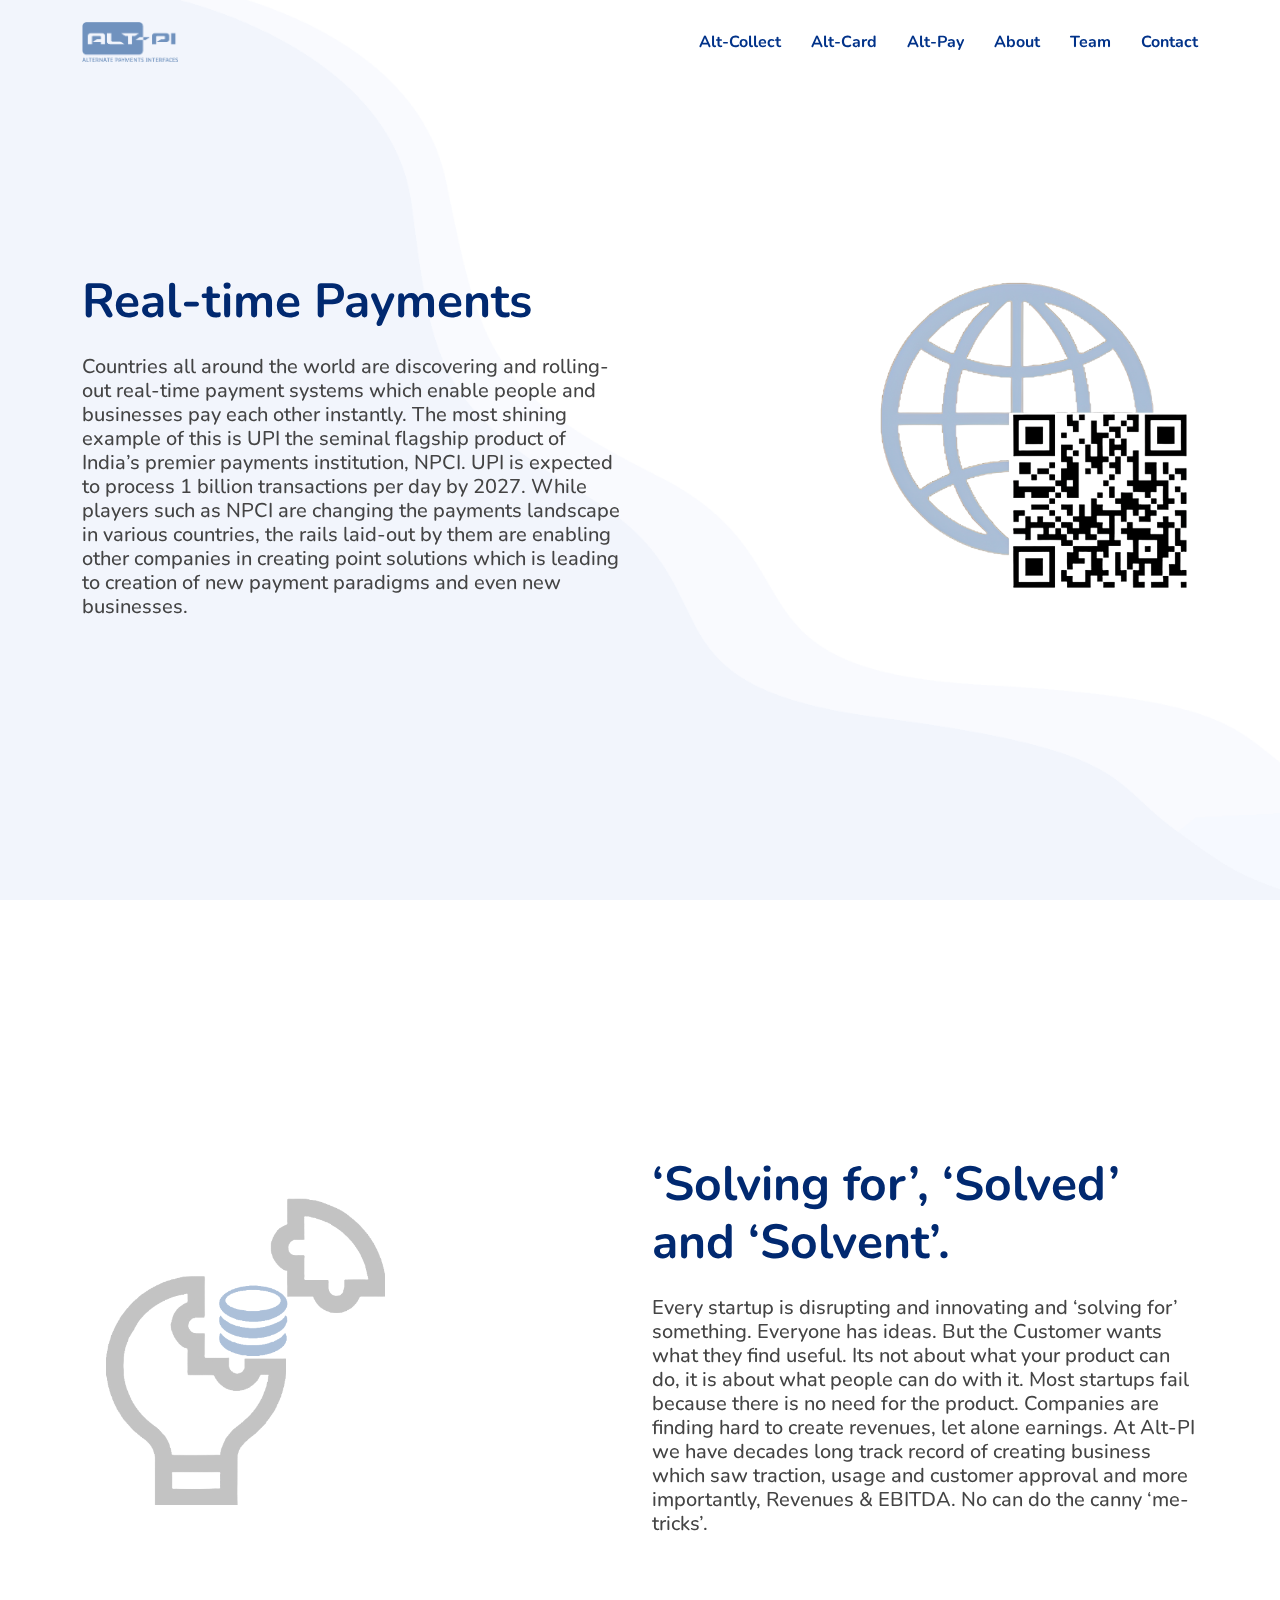
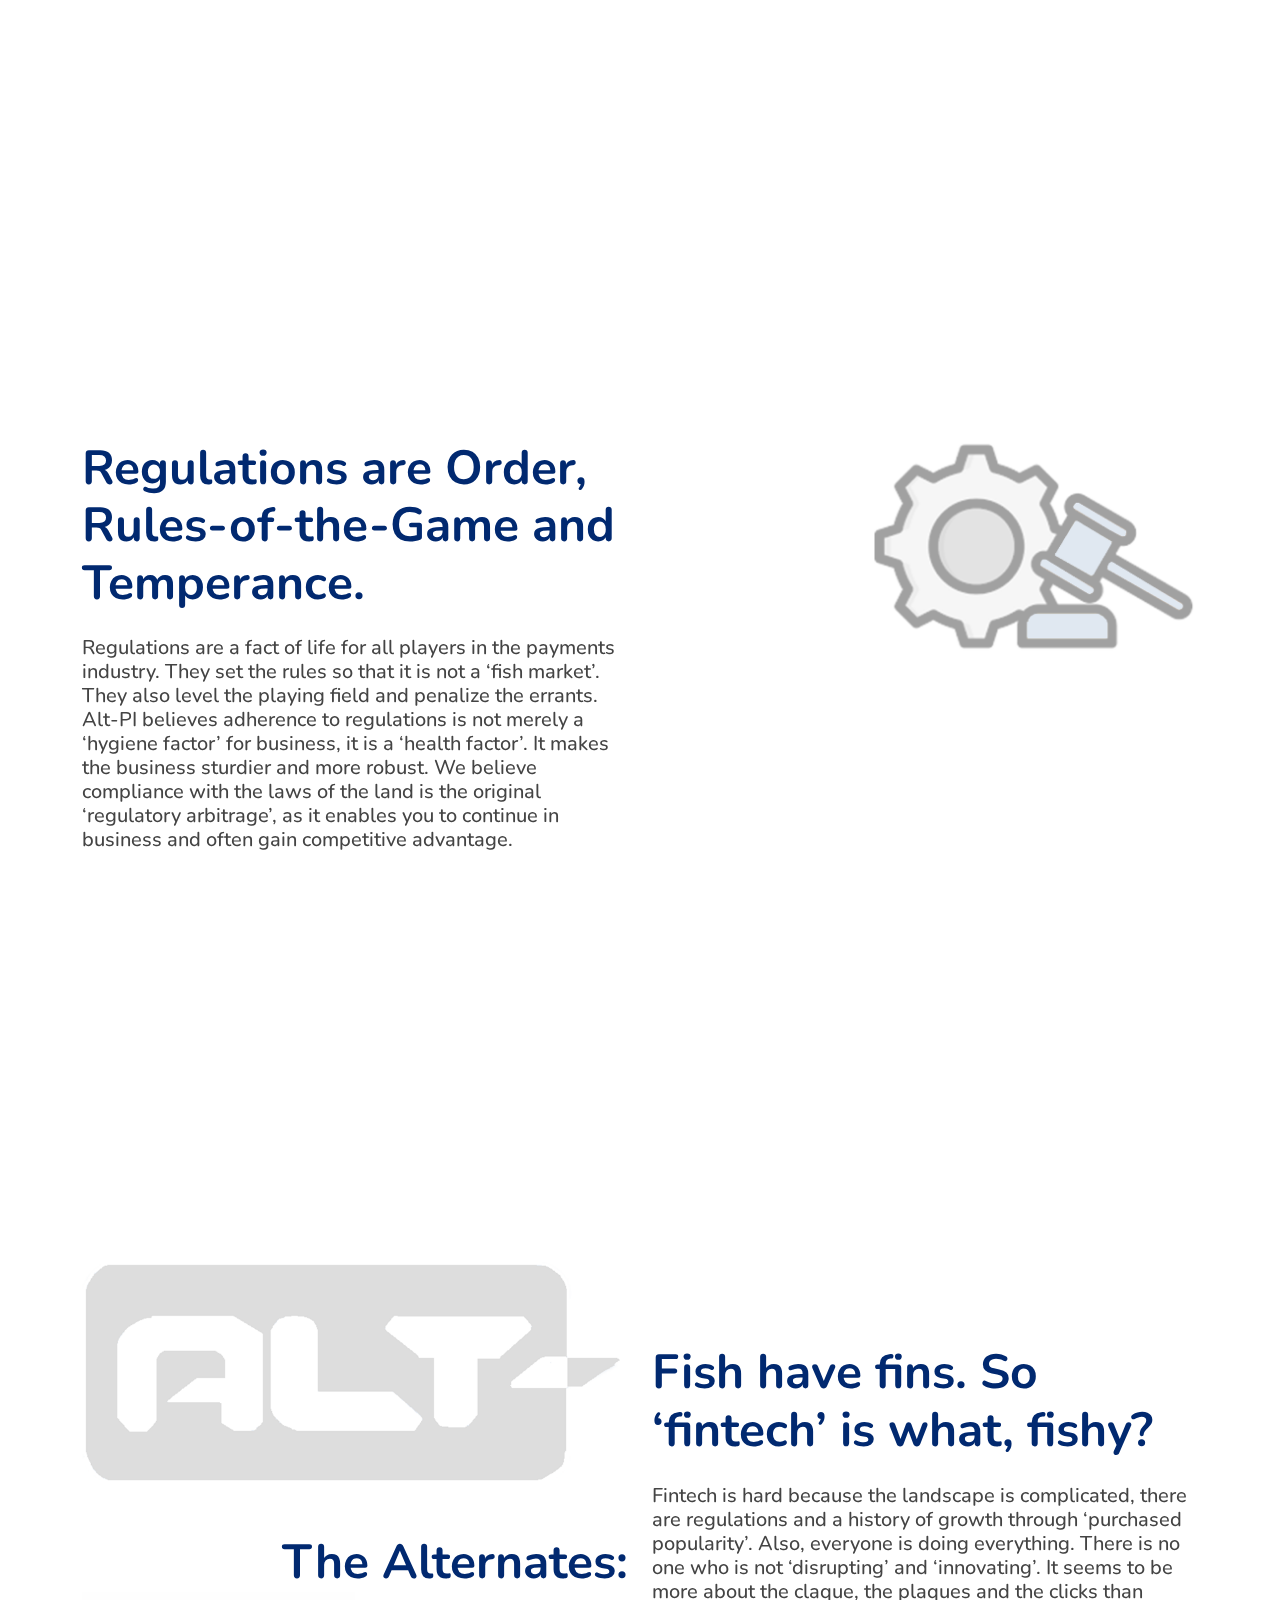
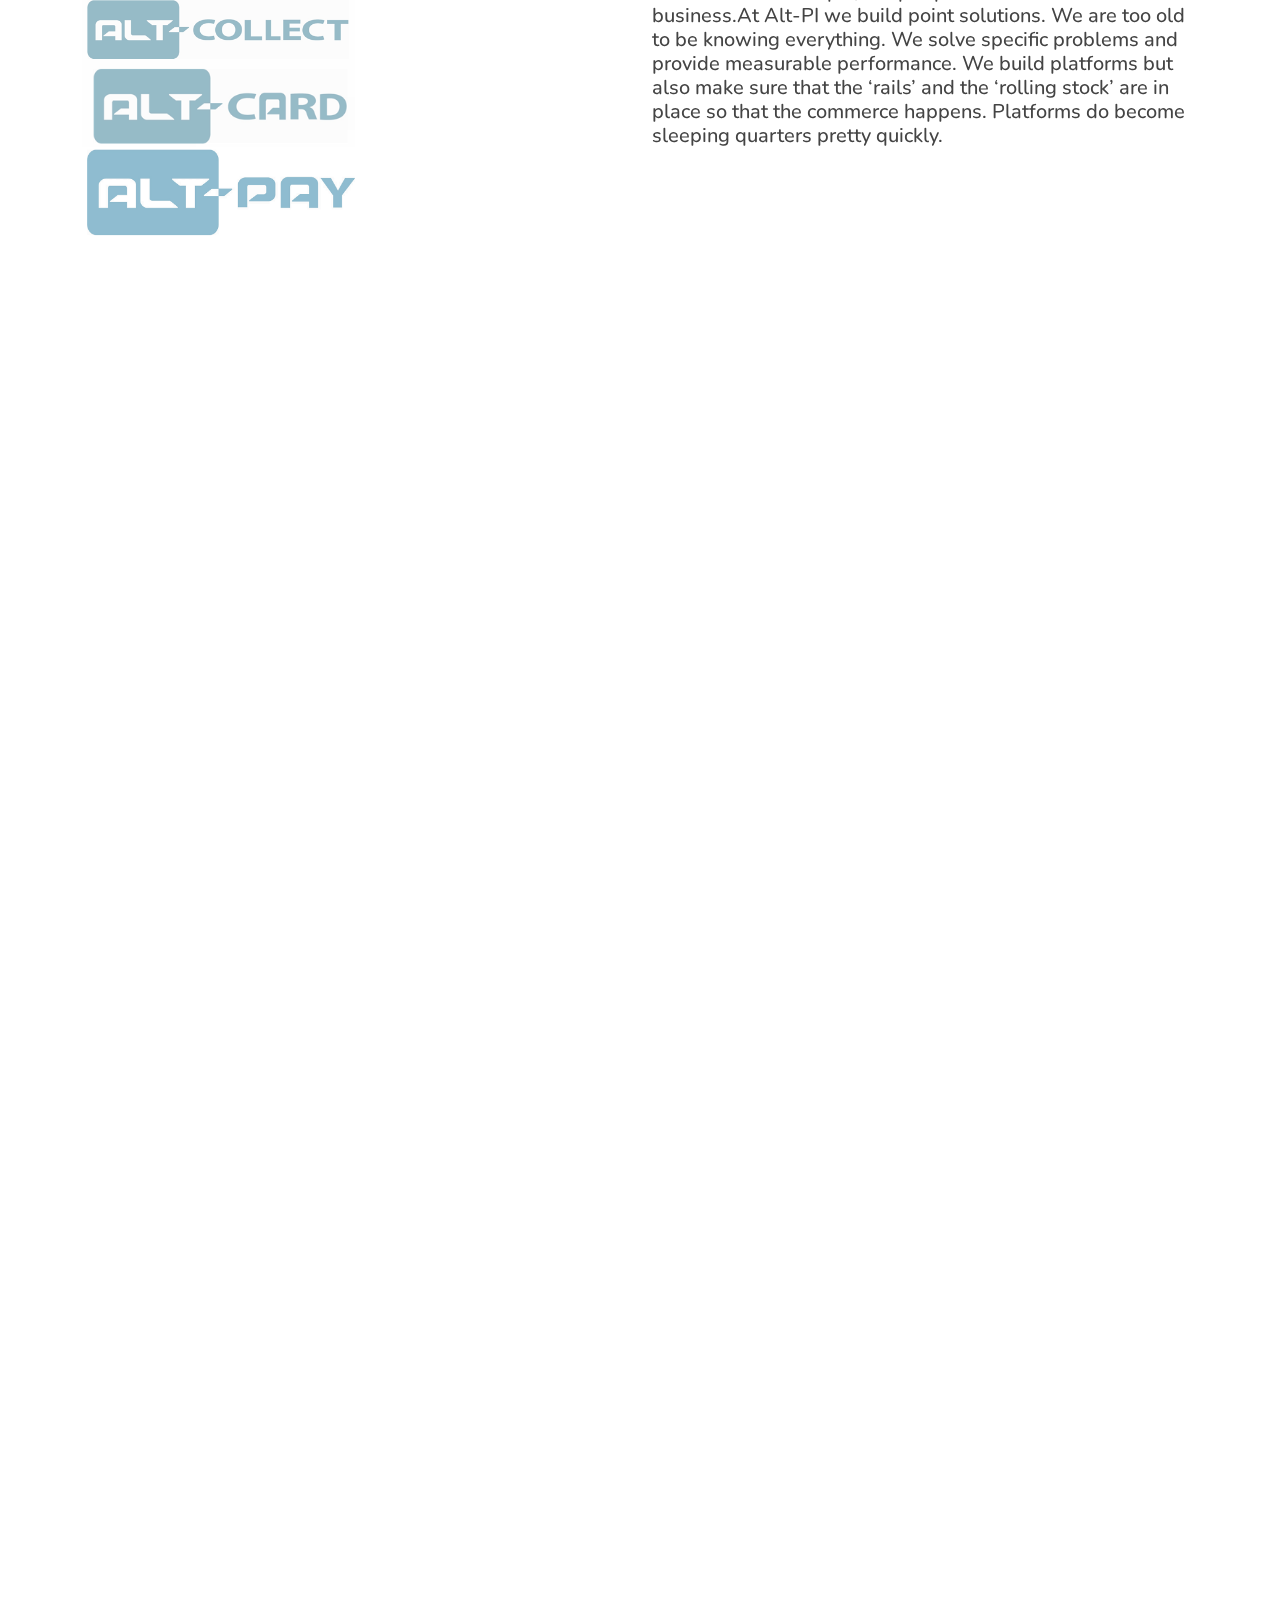
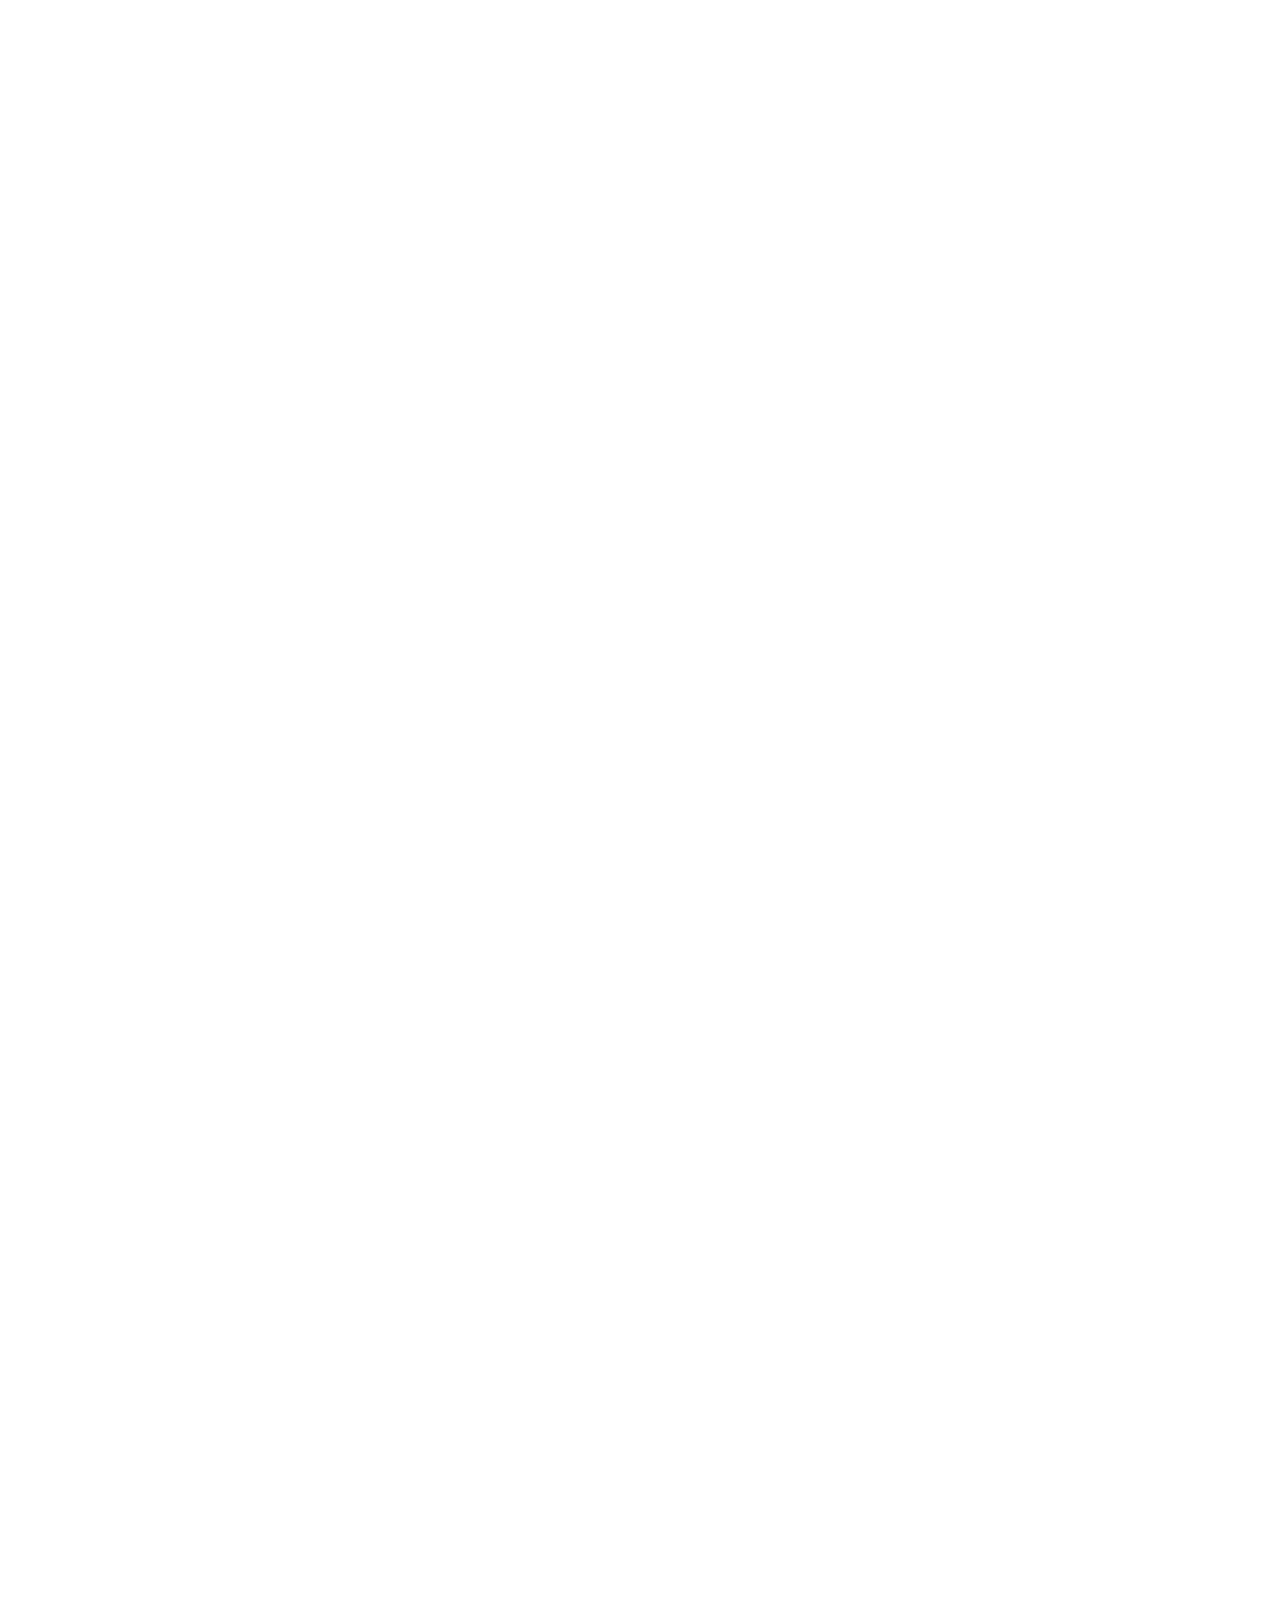
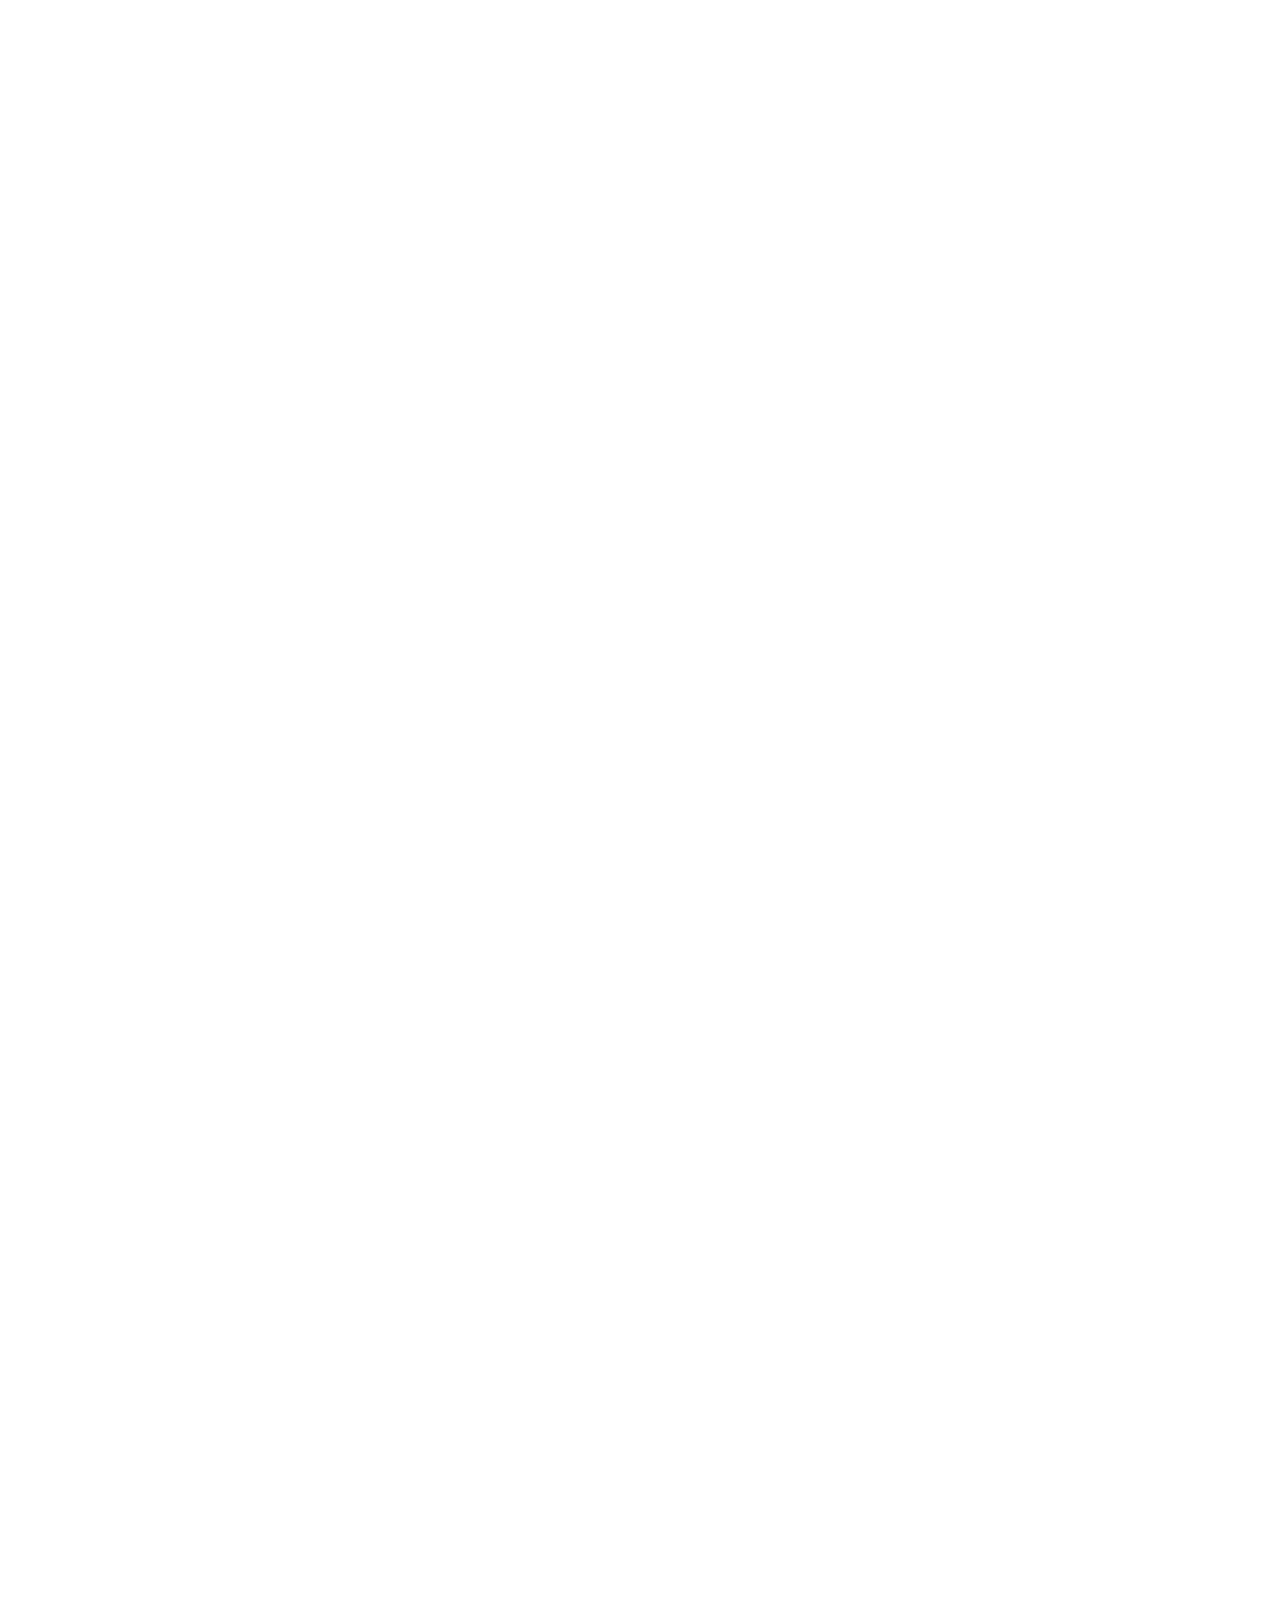
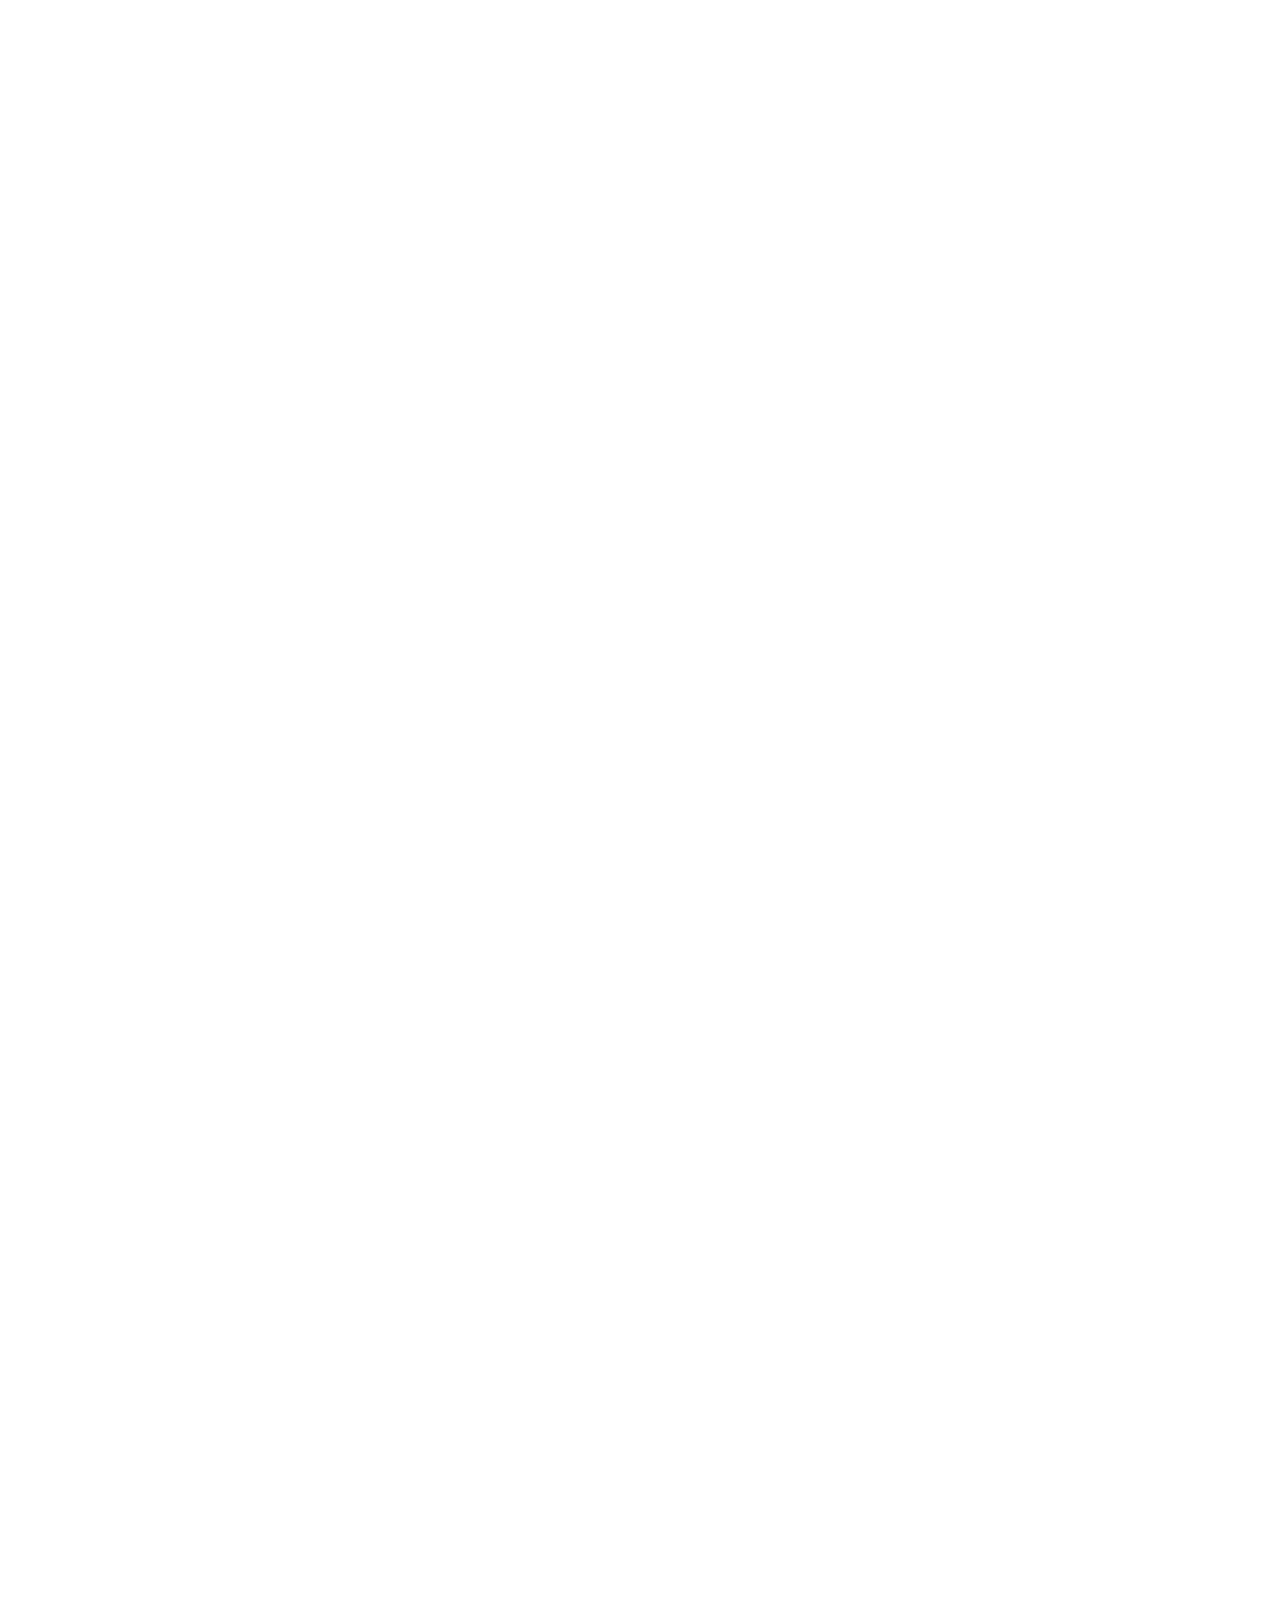
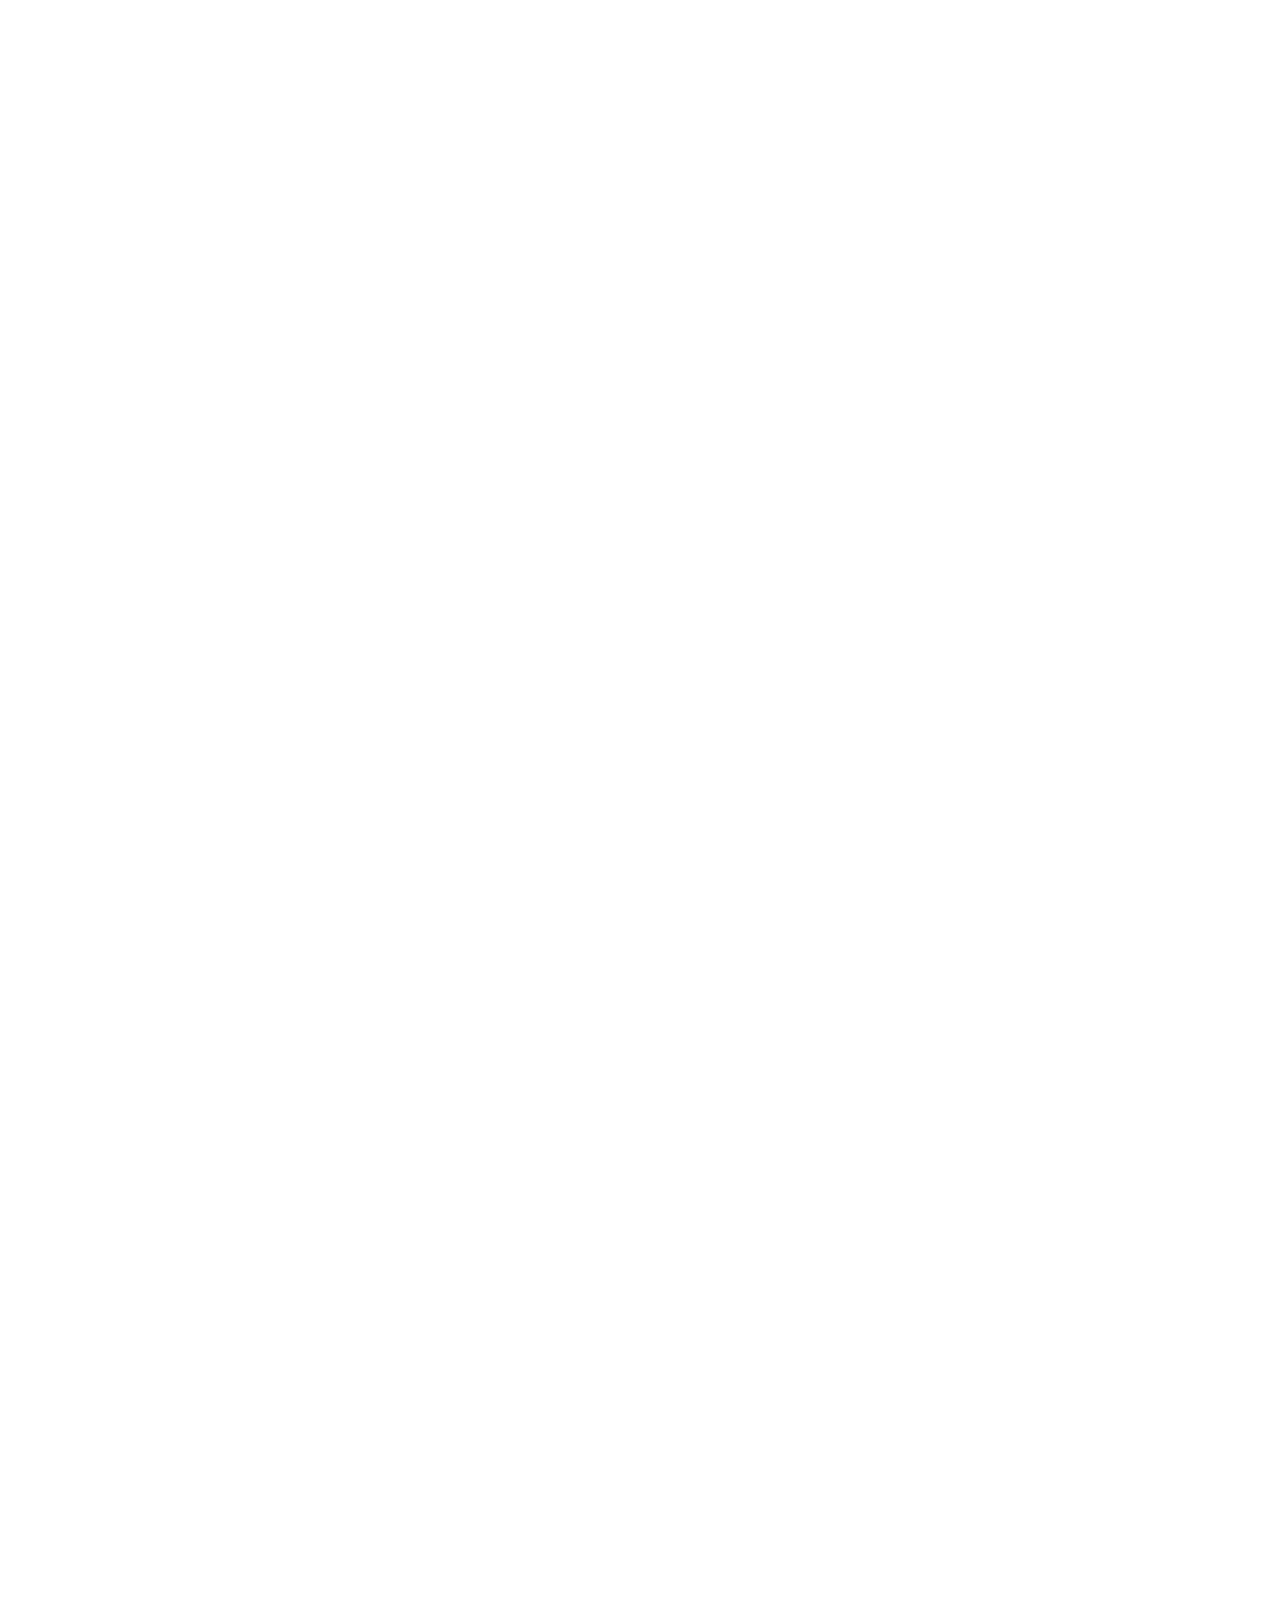
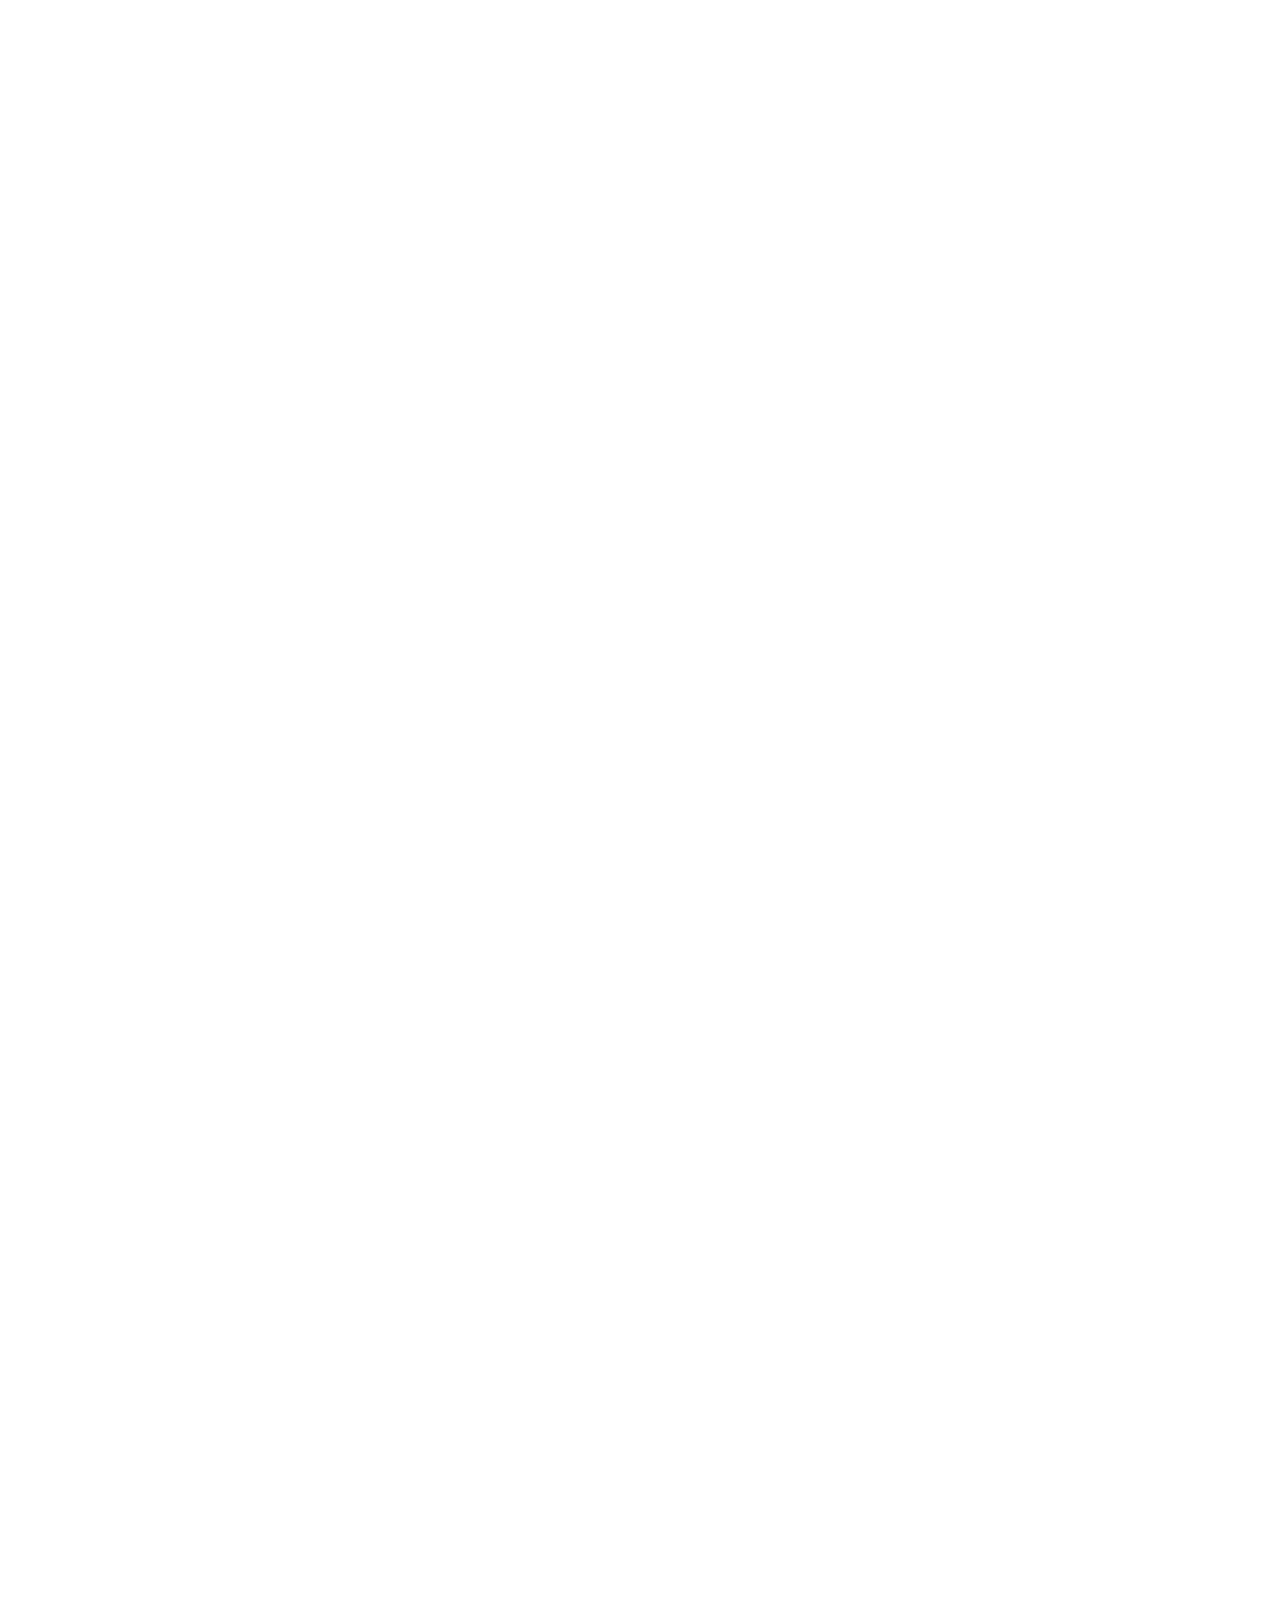
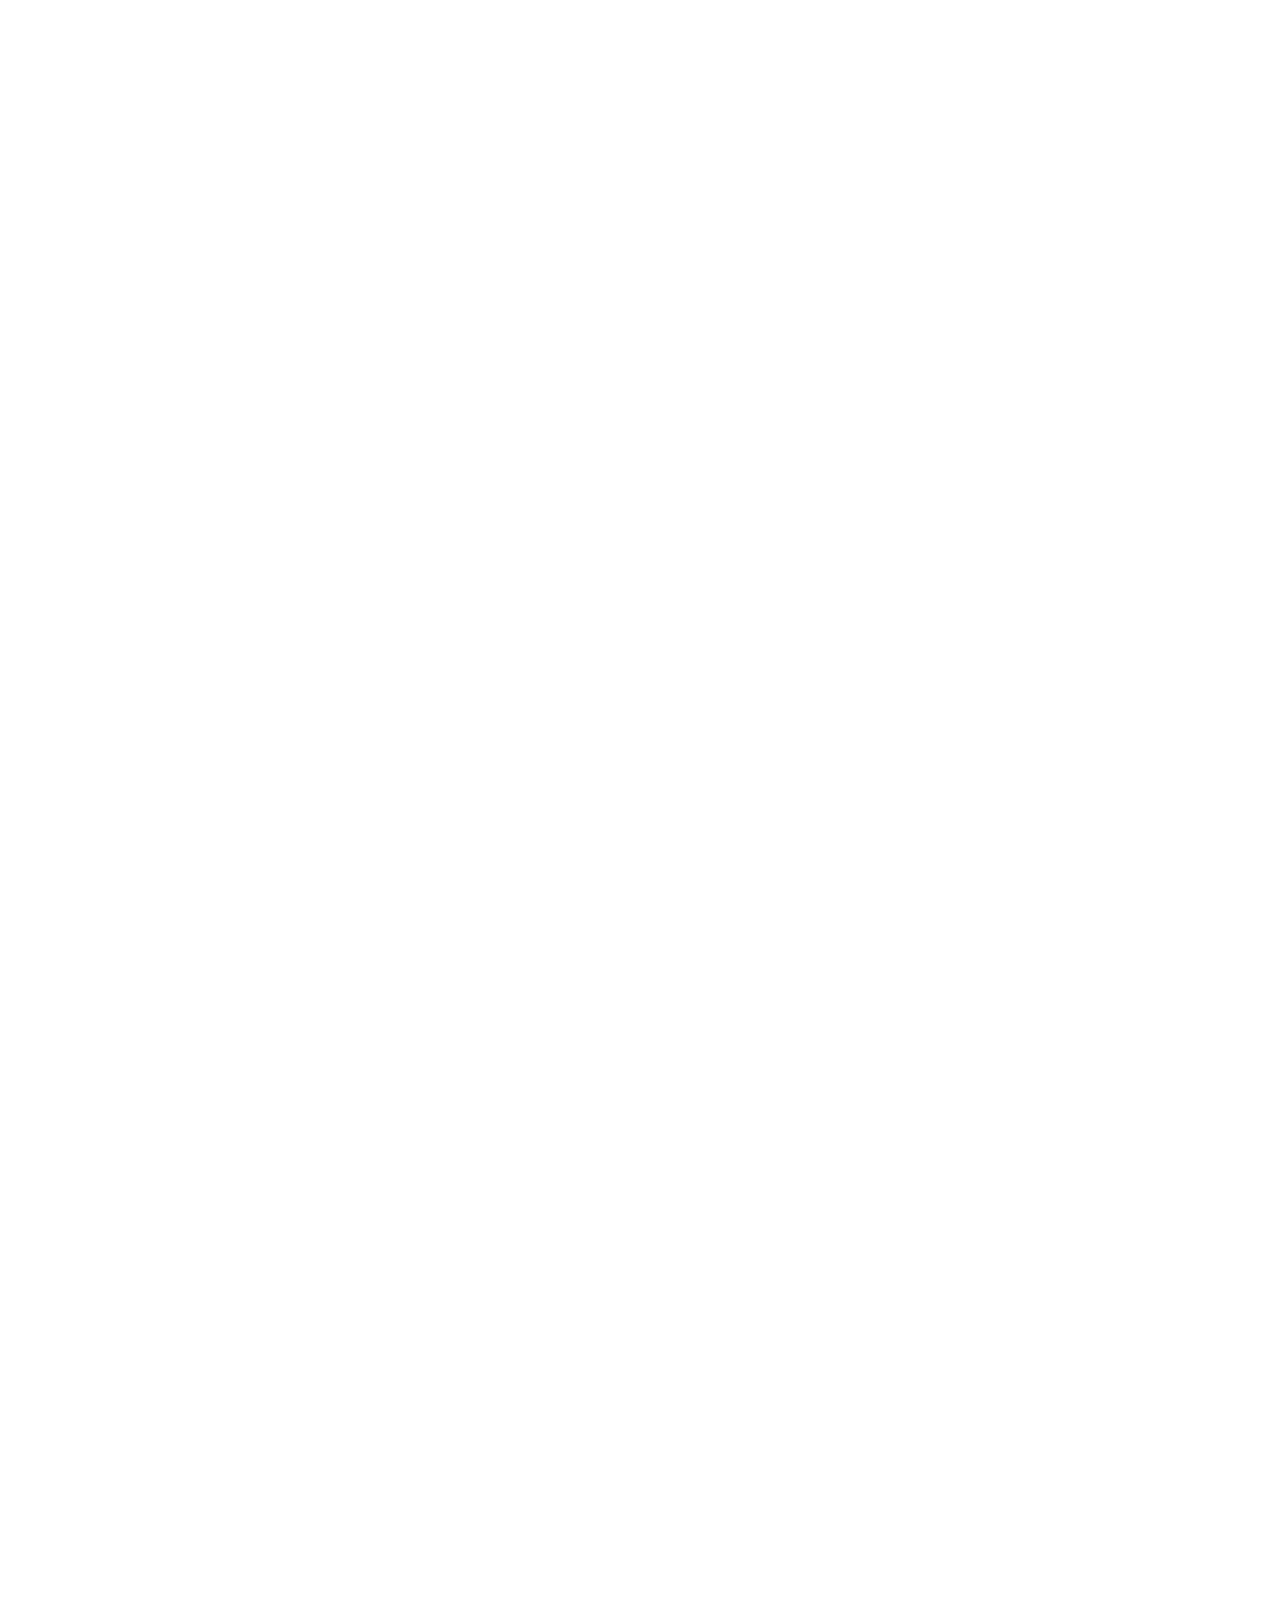
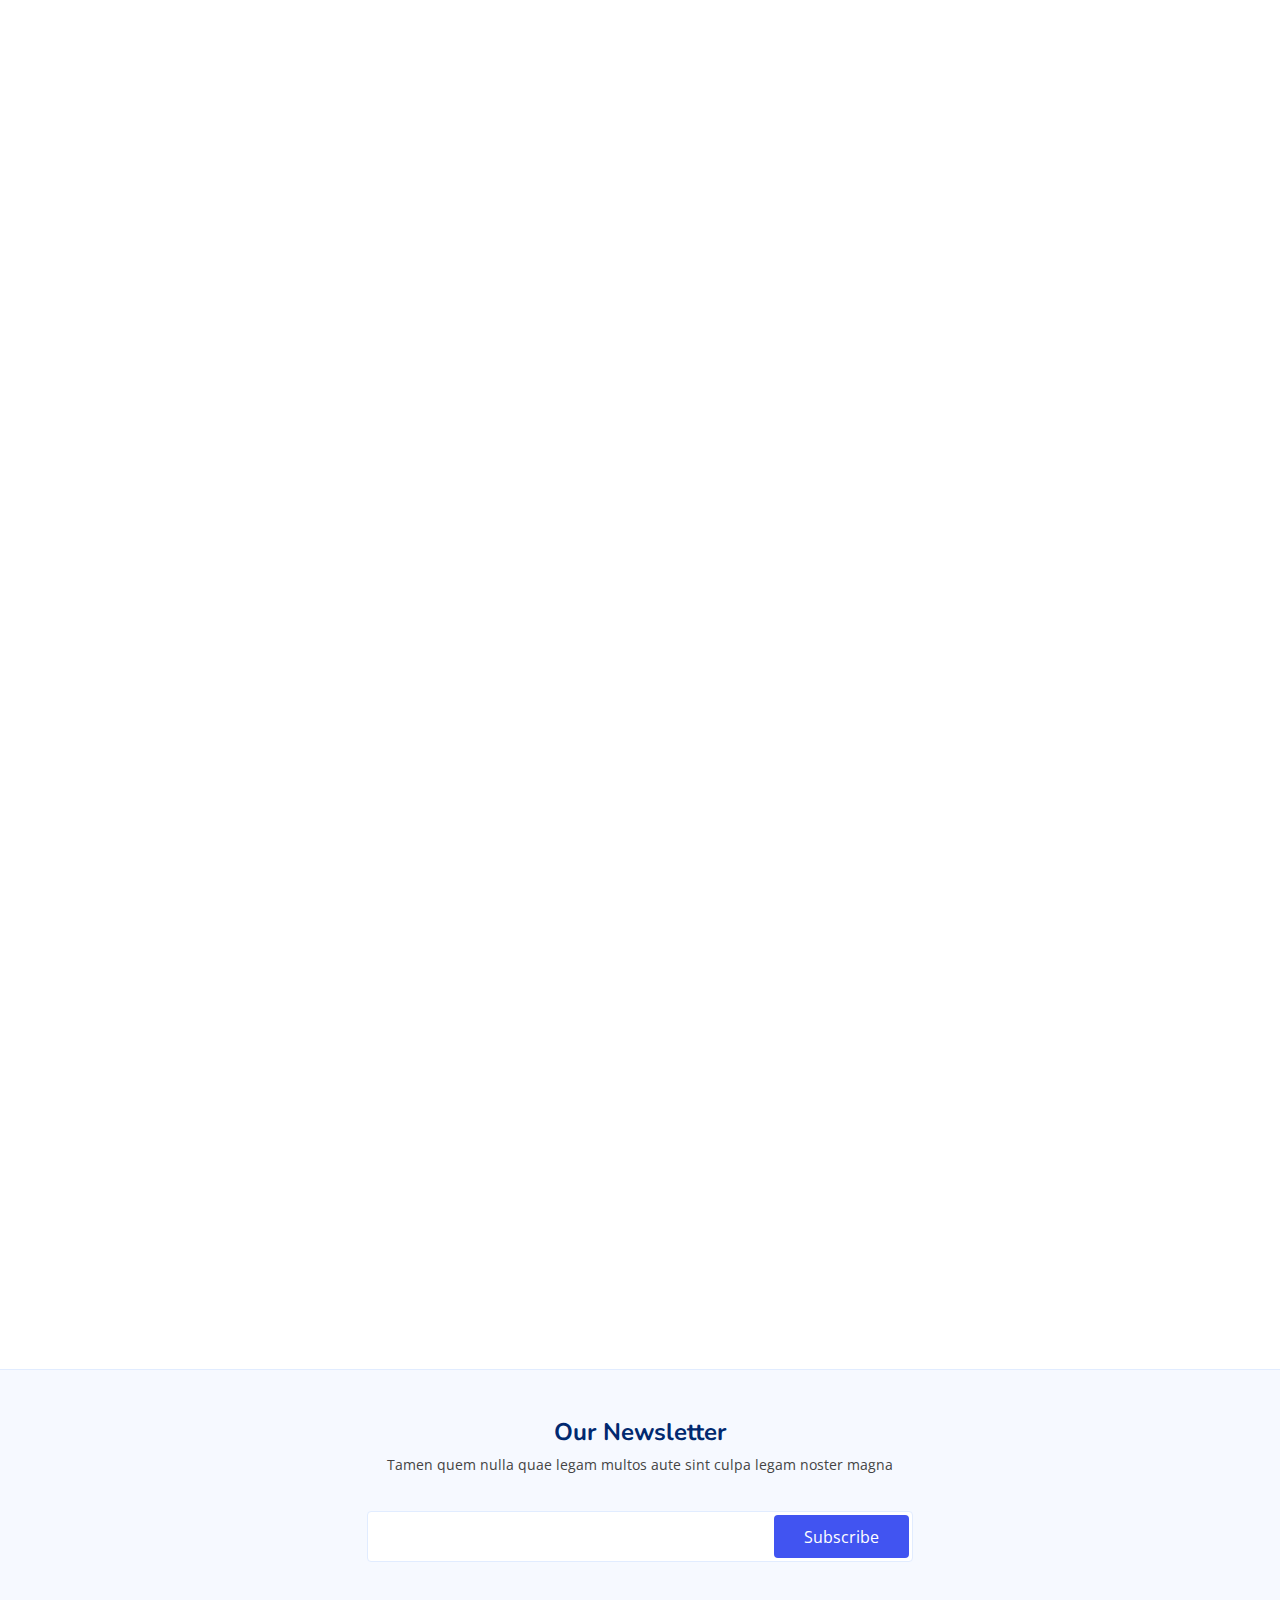
==== commit 211e8515: "downloaded all ppt images & content updated slides 1-5" ====
--- a/index.html
+++ b/index.html
@@ -44,88 +44,184 @@
 
       <nav id="navbar" class="navbar">
         <ul>
-          <li><a class="nav-link scrollto active" href="#hero">Home</a></li>
-          <li><a class="nav-link scrollto" href="#banks">Banks</a></li>
-          <li><a class="nav-link scrollto" href="#services">NBFCs</a></li>
-          <li><a class="nav-link scrollto" href="#portfolio">CoOps</a></li>
-          <li><a class="nav-link scrollto" href="#team">Corporate</a></li>
-          <li><a class="nav-link scrollto" href="#team">Partners</a></li>
-          <li><a class="nav-link scrollto" href="#team">About</a></li>
+          <li><a class="nav-link scrollto" href="#services">Alt-Collect</a></li>
+          <li><a class="nav-link scrollto" href="#portfolio">Alt-Card</a></li>
+          <li><a class="nav-link scrollto" href="#team">Alt-Pay</a></li>
+          <li><a class="nav-link scrollto" href="#about">About</a></li>
+          <li><a class="nav-link scrollto" href="#team">Team</a></li>
           <li><a class="nav-link scrollto" href="#contact">Contact</a></li>
         </ul>
         <i class="bi bi-list mobile-nav-toggle"></i>
       </nav><!-- .navbar -->
 
     </div>
-  </header><!-- End Header -->
+  </header><!-- End Header -->  
 
   <!-- ======= Hero Section ======= -->
+
   <section id="hero" class="hero d-flex align-items-center">
 
     <div class="container">
       <div class="row">
         <div class="col-lg-6 d-flex flex-column justify-content-center">
-          <h1 data-aos="fade-up">Alt-PI (Alternate Payment Interfaces) is building-out the next generation of 
-            products leveraging the NPCI UPI rails.</h1>
-            <br>
-          <h6 data-aos="fade-up" data-aos-delay="400">NPCI UPI is the seminal platform as a part of India stack. 
-            It forms the baseline rails upon which various startups and regular businesses are building 
-            a range of imaginative and innovative products. Alt-PI is one such company. 
-            Alt-PI enables incumbents to leverage the power of UPI to better the quality of their offerings 
-            and also offer new products and services thereby adding new Revenue Streams.
-          </h6>
-          <div data-aos="fade-up" data-aos-delay="600">
-            <div class="text-center text-lg-start">
-              <a href="#banks" class="btn-get-started scrollto d-inline-flex align-items-center justify-content-center align-self-center">
-                <span>Get Started</span>
-                <i class="bi bi-arrow-right"></i>
-              </a>
-            </div>
-          </div>
-        </div>
-        <div class="col-lg-6 hero-img" data-aos="zoom-out" data-aos-delay="200">
-          <img src="assets/img/hero-img2.png" class="img-fluid" alt="">
-        </div>
-      </div>
-    </div>
-
-  </section><!-- End Hero -->
+          <h1 data-aos="fade-up" class="aos-init aos-animate">Real-time Payments</h1>
+          <br>
+          <h5 data-aos="fade-up" data-aos-delay="200" class="aos-init aos-animate">Countries all around the world are discovering and rolling-out real-time payment systems which enable people and businesses pay each other instantly. The most shining example of this is UPI the seminal flagship product of India’s premier payments institution, NPCI. UPI is expected to process 1 billion transactions per day by 2027.
+            While players such as NPCI are changing the payments landscape in various countries, the rails laid-out by them are enabling other companies in creating point solutions which is leading to creation of new payment paradigms and even new businesses.
+          </h5>
+        </div>
+        <div class="col-lg-6 hero-img aos-init aos-animate" data-aos="zoom-out" data-aos-delay="200">
+          <img src="assets/img/globe.png" class="img-fluid" alt="" style="width: 60%;" >
+        </div>
+      </div>
+    </div>    
+  </section>
+
+  <section id="hero" class="hero d-flex align-items-center">
+
+    <div class="container">
+      <div class="row">
+        <div class="col-lg-6 hero-img aos-init aos-animate d-flex flex-column justify-content-center" data-aos="zoom-out" data-aos-delay="200">
+          <img src="assets/img/page-2.png" class="img-fluid" alt="" style="width: 60%;" >
+        </div>        
+        <div class="col-lg-6 d-flex flex-column justify-content-center">
+          <h1 data-aos="fade-up" class="aos-init aos-animate about">‘Solving for’, ‘Solved’ and ‘Solvent’.</h1>
+          <br>
+          <h5 data-aos="fade-up" data-aos-delay="200" class="aos-init aos-animate">Every startup is disrupting and innovating and ‘solving for’ something. Everyone has ideas. But the Customer wants what they find useful. Its not about what your product can do, it is about what people can do with it. Most startups fail because there is no need for the product. ​
+            Companies are finding hard to create revenues, let alone earnings. ​
+            
+            At Alt-PI we have decades long track record of creating business which saw traction, usage and customer approval and more importantly, Revenues & EBITDA. No can do the canny ‘me-tricks’.​
+          </h5>
+        </div>
+      </div>
+    </div>    
+  </section>
+  
+  <section id="hero" class="hero d-flex align-items-center">
+
+    <div class="container">
+      <div class="row">
+        <div class="col-lg-6 d-flex flex-column justify-content-center">
+          <h1 data-aos="fade-up" class="aos-init aos-animate about ">Regulations are Order, Rules-of-the-Game and Temperance.</h1>
+          <br>
+          <h5 data-aos="fade-up" data-aos-delay="200" class="aos-init aos-animate">Regulations are a fact of life for all players in the payments industry. They set the rules so that it is not a ‘fish market’. They also level the playing field and penalize the errants.​
+
+            Alt-PI believes adherence to regulations is not merely a ‘hygiene factor’ for business, it is a ‘health factor’. It makes the business sturdier and more robust. ​
+            
+            We believe compliance with the laws of the land is the original ‘regulatory arbitrage’, as it enables you to continue in business and often gain competitive advantage.
+          </h5>
+        </div>
+        <div class="col-lg-6 hero-img aos-init aos-animate" data-aos="zoom-out" data-aos-delay="200">
+          <img src="assets/img/page-3.png" class="img-fluid" alt="" style="width: 60%;" >
+        </div>
+      </div>
+    </div>    
+  </section>
+  
+  <section id="hero" class="hero d-flex align-items-center">
+
+    <div class="container">
+      <div class="row">
+        <div class="col-lg-6 hero-img aos-init aos-animate d-flex flex-column justify-content-center" data-aos="zoom-out" data-aos-delay="200">
+          <img src="assets/img/Alt-.png" class="img-fluid" alt="">
+          <br><br>
+          <h1 data-aos="fade-up" class="aos-init aos-animate about">The Alternates:</h1>
+          <img src="assets/img/Alt-Collect.png" class="img-fluid" alt="" style="width: 50%">
+          <img src="assets/img/Alt-Card.png" class="img-fluid" alt="" style="width: 50%" >
+          <img src="assets/img/Alt-Pay.png" class="img-fluid" alt="" style="width: 50%">
+        </div>        
+        <div class="col-lg-6 d-flex flex-column justify-content-center">
+          <h1 data-aos="fade-up" class="aos-init aos-animate about">Fish have fins. So ‘fintech’ is what, fishy?​</h1>
+          <br>
+          <h5 data-aos="fade-up" data-aos-delay="200" class="aos-init aos-animate">
+            Fintech is hard because the landscape is complicated, there are regulations and a history of growth through ‘purchased popularity’. Also, everyone is doing everything. There is no one who is not ‘disrupting’ and ‘innovating’. It seems to be more about the claque, the plaques and the clicks than business.​
+            
+            At Alt-PI we build point solutions. We are too old to be knowing everything. We solve specific problems and provide measurable performance. We build platforms but also make sure that the ‘rails’ and the ‘rolling stock’ are in place so that the commerce happens. Platforms do become sleeping quarters pretty quickly.
+          </h5>
+        </div>
+      </div>
+    </div>    
+  </section>  
+  <!-- End Hero -->
 
   <main id="main">
+
     <!-- ======= Product Section ======= -->
     <section id="banks" class="about">
-
       <div class="container" data-aos="fade-up">
-        <div class="row gx-0">
-
-          <div class="col-lg-6 d-flex flex-column justify-content-center" data-aos="fade-up" data-aos-delay="200">
-            <div class="content">
-              <h3>Products</h3>
-              <h2>Everyone in the start-up world parrots the popular problem-solving paradigm. Alt-PI believes while problem-solving paradigm is a good place to start, to create useful products, often its not about what your product can do, it is about what people can do with your products. Our products are designed for incrovations (incremental innovations) on the business processes that exist today.
-
-                Keep tuned-in to know more about our products.
-                </h2>
-              <p>
-                Alt-PI will be launching their suite of products within the next few months. Click below if you want to receive updates from us and be an early adopter.
-
-              </p>
-              <div class="text-center text-lg-start">
-                <a href="#" class="btn-read-more d-inline-flex align-items-center justify-content-center align-self-center">
-                  <span>Get in touch</span>
-                  <i class="bi bi-arrow-right"></i>
-                </a>
-              </div>
-            </div>
-          </div>
-
-          <div class="col-lg-6 d-flex align-items-center" data-aos="zoom-out" data-aos-delay="200">
-            <img src="assets/img/qr-payment.png" class="img-fluid" alt="">
-          </div>
-
-        </div>
-      </div>
-
-    </section><!-- End Product Section -->
+          <div class="row align-items-center">
+              <!-- Left text column -->
+              <div class="col-md-4">
+                  <div class="p-3">
+                    <p><strong>Alt-Collect</strong> enables businesses to collect from their customers.</p>
+
+                    <p>Alt-Collect <strong>leverages real-time interbank payment systems and ‘mandates’ for future collections</strong>, where available.</p>
+                    
+                    <p>This various types of collections include:</p>
+                    
+                    <ol>
+                        <li><strong>Spot Collections.</strong> This includes payment links for pay-on-delivery, remote payer situations etc.</li>
+                        <li><strong>Collection in Arrears.</strong> This includes bills payments for utilities, cards etc.</li>
+                        <li><strong>Future Dated Collections & Mandates.</strong> This includes subscriptions, future bills, etc. These can be Collection Links generated on Due Date or Auto Debit Mandates.</li>
+                    </ol>                    
+                  </div>
+              </div>
+              <!-- Center image column -->
+              <div class="col-md-4 d-flex justify-content-center">
+                  <div class="row gx-0">
+                    <div class="p-3 d-flex justify-content-center">
+                      <img src="assets/img/Alt-Collect.png" class="img-fluid" alt="">
+                    </div>
+                    <div class="p-3 d-flex justify-content-center">
+                      <img src="assets/img/Alt-Collect-Bucket.png" class="img-fluid" alt="" style="width: 50%">
+                    </div>                     
+                  </div>                 
+              </div>
+              <!-- Right text column -->
+              <div class="col-md-4">
+                  <div class="p-3">
+                    <table class="table table-borderless">
+                      <tbody>
+                        <tr>
+                          <th scope="row">Utilities</th>
+                          <td>Electricity, Gas – Piped Gas – Cylinders, Water </td>
+                        </tr>
+                        <tr>
+                          <th scope="row">Telecom</th>
+                          <td>Post-Paid,Pre-Paid Recharge, Broadband, Datacard, Cable, DTH</td>
+                        </tr>
+                        <tr>
+                          <th scope="row">Transport</th>
+                          <td colspan="2">Pre-paid Tag Recharge, Metro Card Recharge, Railway Pass</td>
+                        </tr>
+                        <tr>
+                          <th scope="row">Financial Services</th>
+                          <td>Loan Installments, Recurring Deposit Collections, Insurance Premia, Credit Card Bills, Mutual Fund SIPs</td>
+                        </tr>
+                        <tr>
+                          <th scope="row">Education</th>
+                          <td colspan="2">College Fees, Hostel Canteen Charges </td>
+                        </tr>
+                        <tr>
+                          <th scope="row">Board</th>
+                          <td>Home Rentals, Hostel Rentals</td>
+                        </tr>
+                        <tr>
+                          <th scope="row">Memberships</th>
+                          <td colspan="2">Clubs, Diner Clubs</td>
+                        </tr>
+                        <tr>
+                          <th scope="row">Subscriptions</th>
+                          <td colspan="2">Print Media, OTT, Software Subscription Purchases </td>
+                        </tr>                                                                        
+                      </tbody>
+                    </table>
+                  </div>
+              </div>
+          </div>
+      </div>
+  </section>
+  <!-- End Product Section -->
 
     <!-- ======= Banks Section ======= -->
     <section id="values" class="about">
@@ -408,104 +504,6 @@
     </div>
 
   </section><!-- End Coop Section -->
-
-
-
-    <!-- ======= Features Section ======= -->
-    <section id="about" class="features">
-
-      <div class="container" data-aos="fade-up">
-
-        <header class="section-header">
-          <h2>About</h2>
-          <p>Laboriosam et omnis fuga quis dolor direda fara</p>
-        </header>
-
-        <!-- Feature Tabs -->
-        <div class="row feture-tabs" data-aos="fade-up">
-          <div class="col-lg-6">
-            <p>As many as 70 countries are putting in place, rails for real-time interbank payments and settlements. The entire payments ecosystem is undergoing a sea change. With NPCI's UPI, India has been a leader and many products launched and tested in India are finding acceptance in other countries also.
-              Having been a part of the Indian ecosystem provides Indian payments professionals the opportunity to leverage their expertise in other countries.
-              Alt-Pl is a company set by a team with extensive experience in the payments industry, now set to leverage it in other geographies and to go the extra mile in conceptualizing, where payments are headed, once these 70+ intra-country real- time payment systems are in place.</p>
-          </div>
-
-          <div class="col-lg-6">
-            <img src="assets/img/features-2.png" class="img-fluid" alt="">
-          </div>
-
-        </div><!-- End Feature Tabs -->
-
-        <!-- Feature Icons -->
-        <div class="row feature-icons" data-aos="fade-up">
-          <h3>Ratione mollitia eos ab laudantium rerum beatae quo</h3>
-
-          <div class="row">
-
-            <div class="col-xl-4 text-center" data-aos="fade-right" data-aos-delay="100">
-              <img src="assets/img/features-3.png" class="img-fluid p-4" alt="">
-            </div>
-
-            <div class="col-xl-8 d-flex content">
-              <div class="row align-self-center gy-4">
-
-                <div class="col-md-6 icon-box" data-aos="fade-up">
-                  <i class="ri-line-chart-line"></i>
-                  <div>
-                    <h4>Corporis voluptates sit</h4>
-                    <p>Consequuntur sunt aut quasi enim aliquam quae harum pariatur laboris nisi ut aliquip</p>
-                  </div>
-                </div>
-
-                <div class="col-md-6 icon-box" data-aos="fade-up" data-aos-delay="100">
-                  <i class="ri-stack-line"></i>
-                  <div>
-                    <h4>Ullamco laboris nisi</h4>
-                    <p>Excepteur sint occaecat cupidatat non proident, sunt in culpa qui officia deserunt</p>
-                  </div>
-                </div>
-
-                <div class="col-md-6 icon-box" data-aos="fade-up" data-aos-delay="200">
-                  <i class="ri-brush-4-line"></i>
-                  <div>
-                    <h4>Labore consequatur</h4>
-                    <p>Aut suscipit aut cum nemo deleniti aut omnis. Doloribus ut maiores omnis facere</p>
-                  </div>
-                </div>
-
-                <div class="col-md-6 icon-box" data-aos="fade-up" data-aos-delay="300">
-                  <i class="ri-magic-line"></i>
-                  <div>
-                    <h4>Beatae veritatis</h4>
-                    <p>Expedita veritatis consequuntur nihil tempore laudantium vitae denat pacta</p>
-                  </div>
-                </div>
-
-                <div class="col-md-6 icon-box" data-aos="fade-up" data-aos-delay="400">
-                  <i class="ri-command-line"></i>
-                  <div>
-                    <h4>Molestiae dolor</h4>
-                    <p>Et fuga et deserunt et enim. Dolorem architecto ratione tensa raptor marte</p>
-                  </div>
-                </div>
-
-                <div class="col-md-6 icon-box" data-aos="fade-up" data-aos-delay="500">
-                  <i class="ri-radar-line"></i>
-                  <div>
-                    <h4>Explicabo consectetur</h4>
-                    <p>Est autem dicta beatae suscipit. Sint veritatis et sit quasi ab aut inventore</p>
-                  </div>
-                </div>
-
-              </div>
-            </div>
-
-          </div>
-
-        </div><!-- End Feature Icons -->
-
-      </div>
-
-    </section><!-- End Features Section -->
 
     <!-- ======= Services Section ======= -->
     <section id="services" class="services">
@@ -1104,6 +1102,103 @@
 
     </section><!-- End Team Section -->
 
+    <!-- ======= Features Section ======= -->
+    <section id="about" class="features">
+
+      <div class="container" data-aos="fade-up">
+
+        <header class="section-header">
+          <h2>About</h2>
+          <p>Laboriosam et omnis fuga quis dolor direda fara</p>
+        </header>
+
+        <!-- Feature Tabs -->
+        <div class="row feture-tabs" data-aos="fade-up">
+          <div class="col-lg-6">
+            <p>As many as 70 countries are putting in place, rails for real-time interbank payments and settlements. The entire payments ecosystem is undergoing a sea change. With NPCI's UPI, India has been a leader and many products launched and tested in India are finding acceptance in other countries also.
+              Having been a part of the Indian ecosystem provides Indian payments professionals the opportunity to leverage their expertise in other countries.
+              Alt-Pl is a company set by a team with extensive experience in the payments industry, now set to leverage it in other geographies and to go the extra mile in conceptualizing, where payments are headed, once these 70+ intra-country real- time payment systems are in place.</p>
+          </div>
+
+          <div class="col-lg-6">
+            <img src="assets/img/features-2.png" class="img-fluid" alt="">
+          </div>
+
+        </div><!-- End Feature Tabs -->
+
+        <!-- Feature Icons -->
+        <div class="row feature-icons" data-aos="fade-up">
+          <h3>Ratione mollitia eos ab laudantium rerum beatae quo</h3>
+
+          <div class="row">
+
+            <div class="col-xl-4 text-center" data-aos="fade-right" data-aos-delay="100">
+              <img src="assets/img/features-3.png" class="img-fluid p-4" alt="">
+            </div>
+
+            <div class="col-xl-8 d-flex content">
+              <div class="row align-self-center gy-4">
+
+                <div class="col-md-6 icon-box" data-aos="fade-up">
+                  <i class="ri-line-chart-line"></i>
+                  <div>
+                    <h4>Corporis voluptates sit</h4>
+                    <p>Consequuntur sunt aut quasi enim aliquam quae harum pariatur laboris nisi ut aliquip</p>
+                  </div>
+                </div>
+
+                <div class="col-md-6 icon-box" data-aos="fade-up" data-aos-delay="100">
+                  <i class="ri-stack-line"></i>
+                  <div>
+                    <h4>Ullamco laboris nisi</h4>
+                    <p>Excepteur sint occaecat cupidatat non proident, sunt in culpa qui officia deserunt</p>
+                  </div>
+                </div>
+
+                <div class="col-md-6 icon-box" data-aos="fade-up" data-aos-delay="200">
+                  <i class="ri-brush-4-line"></i>
+                  <div>
+                    <h4>Labore consequatur</h4>
+                    <p>Aut suscipit aut cum nemo deleniti aut omnis. Doloribus ut maiores omnis facere</p>
+                  </div>
+                </div>
+
+                <div class="col-md-6 icon-box" data-aos="fade-up" data-aos-delay="300">
+                  <i class="ri-magic-line"></i>
+                  <div>
+                    <h4>Beatae veritatis</h4>
+                    <p>Expedita veritatis consequuntur nihil tempore laudantium vitae denat pacta</p>
+                  </div>
+                </div>
+
+                <div class="col-md-6 icon-box" data-aos="fade-up" data-aos-delay="400">
+                  <i class="ri-command-line"></i>
+                  <div>
+                    <h4>Molestiae dolor</h4>
+                    <p>Et fuga et deserunt et enim. Dolorem architecto ratione tensa raptor marte</p>
+                  </div>
+                </div>
+
+                <div class="col-md-6 icon-box" data-aos="fade-up" data-aos-delay="500">
+                  <i class="ri-radar-line"></i>
+                  <div>
+                    <h4>Explicabo consectetur</h4>
+                    <p>Est autem dicta beatae suscipit. Sint veritatis et sit quasi ab aut inventore</p>
+                  </div>
+                </div>
+
+              </div>
+            </div>
+
+          </div>
+
+        </div><!-- End Feature Icons -->
+
+      </div>
+
+    </section><!-- End Features Section -->
+
+
     <!-- ======= Clients Section ======= -->
     <section id="clients" class="clients">
 
--- a/assets/css/style.css
+++ b/assets/css/style.css
@@ -1,12 +1,12 @@
-/**
-* Template Name: FlexStart - v1.2.0
-* Template URL: https://bootstrapmade.com/flexstart-bootstrap-startup-template/
-* Author: BootstrapMade.com
-* License: https://bootstrapmade.com/license/
-*/
-
-/*--------------------------------------------------------------
-# General
+/**
+* Template Name: FlexStart - v1.2.0
+* Template URL: https://bootstrapmade.com/flexstart-bootstrap-startup-template/
+* Author: BootstrapMade.com
+* License: https://bootstrapmade.com/license/
+*/
+
+/*--------------------------------------------------------------
+# General
 --------------------------------------------------------------*/
 :root {
   scroll-behavior: smooth;
@@ -31,8 +31,12 @@
   font-family: "Nunito", sans-serif;
 }
 
-/*--------------------------------------------------------------
-# Sections
+th, strong {
+  color: #012970;
+}
+
+/*--------------------------------------------------------------
+# Sections
 --------------------------------------------------------------*/
 section {
   padding: 60px 0;
@@ -69,8 +73,8 @@
   }
 }
 
-/*--------------------------------------------------------------
-# Breadcrumbs
+/*--------------------------------------------------------------
+# Breadcrumbs
 --------------------------------------------------------------*/
 .breadcrumbs {
   padding: 15px 0;
@@ -120,8 +124,8 @@
   content: "/";
 }
 
-/*--------------------------------------------------------------
-# Back to top button
+/*--------------------------------------------------------------
+# Back to top button
 --------------------------------------------------------------*/
 .back-to-top {
   position: fixed;
@@ -153,8 +157,8 @@
   opacity: 1;
 }
 
-/*--------------------------------------------------------------
-# Disable aos animation delay on mobile devices
+/*--------------------------------------------------------------
+# Disable aos animation delay on mobile devices
 --------------------------------------------------------------*/
 @media screen and (max-width: 768px) {
   [data-aos-delay] {
@@ -162,8 +166,8 @@
   }
 }
 
-/*--------------------------------------------------------------
-# Header
+/*--------------------------------------------------------------
+# Header
 --------------------------------------------------------------*/
 .header {
   transition: all 0.5s;
@@ -195,11 +199,11 @@
   margin-top: 3px;
 }
 
-/*--------------------------------------------------------------
-# Navigation Menu
---------------------------------------------------------------*/
-/**
-* Desktop Navigation 
+/*--------------------------------------------------------------
+# Navigation Menu
+--------------------------------------------------------------*/
+/**
+* Desktop Navigation 
 */
 .navbar {
   padding: 0;
@@ -316,8 +320,8 @@
   }
 }
 
-/**
-* Mobile Navigation 
+/**
+* Mobile Navigation 
 */
 .mobile-nav-toggle {
   color: #012970;
@@ -418,8 +422,8 @@
   display: block;
 }
 
-/*--------------------------------------------------------------
-# Hero Section
+/*--------------------------------------------------------------
+# Hero Section
 --------------------------------------------------------------*/
 .hero {
   width: 100%;
@@ -508,11 +512,11 @@
   }
 }
 
-/*--------------------------------------------------------------
-# Index Page
---------------------------------------------------------------*/
-/*--------------------------------------------------------------
-# About
+/*--------------------------------------------------------------
+# Index Page
+--------------------------------------------------------------*/
+/*--------------------------------------------------------------
+# About
 --------------------------------------------------------------*/
 .about .content {
   background-color: #f6f9ff;
@@ -564,8 +568,8 @@
   transform: translateX(5px);
 }
 
-/*--------------------------------------------------------------
-# Values
+/*--------------------------------------------------------------
+# Values
 --------------------------------------------------------------*/
 .values .box {
   padding: 30px;
@@ -596,8 +600,8 @@
   transform: scale(1);
 }
 
-/*--------------------------------------------------------------
-# Counts
+/*--------------------------------------------------------------
+# Counts
 --------------------------------------------------------------*/
 .counts {
   padding: 70px 0 60px;
@@ -633,8 +637,8 @@
   font-size: 14px;
 }
 
-/*--------------------------------------------------------------
-# Features
+/*--------------------------------------------------------------
+# Features
 --------------------------------------------------------------*/
 .features .feature-box {
   padding: 24px 20px;
@@ -758,8 +762,8 @@
   color: #848484;
 }
 
-/*--------------------------------------------------------------
-# Services
+/*--------------------------------------------------------------
+# Services
 --------------------------------------------------------------*/
 .services .service-box {
   box-shadow: 0px 0 30px rgba(1, 41, 112, 0.08);
@@ -911,8 +915,8 @@
   background: #fff;
 }
 
-/*--------------------------------------------------------------
-# Pricing
+/*--------------------------------------------------------------
+# Pricing
 --------------------------------------------------------------*/
 .pricing .box {
   padding: 40px 20px;
@@ -1010,8 +1014,8 @@
   color: #fff;
 }
 
-/*--------------------------------------------------------------
-# F.A.Q
+/*--------------------------------------------------------------
+# F.A.Q
 --------------------------------------------------------------*/
 .faq .accordion-collapse {
   border: 0;
@@ -1041,8 +1045,8 @@
   border: 0;
 }
 
-/*--------------------------------------------------------------
-# Portfolio
+/*--------------------------------------------------------------
+# Portfolio
 --------------------------------------------------------------*/
 .portfolio #portfolio-flters {
   padding: 0;
@@ -1214,8 +1218,8 @@
   right: 15px;
 }
 
-/*--------------------------------------------------------------
-# Portfolio Details
+/*--------------------------------------------------------------
+# Portfolio Details
 --------------------------------------------------------------*/
 .portfolio-details {
   padding-top: 40px;
@@ -1279,8 +1283,8 @@
   padding: 0;
 }
 
-/*--------------------------------------------------------------
-# Testimonials
+/*--------------------------------------------------------------
+# Testimonials
 --------------------------------------------------------------*/
 .testimonials .testimonial-item {
   box-sizing: content-box;
@@ -1366,8 +1370,8 @@
   }
 }
 
-/*--------------------------------------------------------------
-# Team
+/*--------------------------------------------------------------
+# Team
 --------------------------------------------------------------*/
 .team {
   background: #fff;
@@ -1464,8 +1468,8 @@
   opacity: 1;
 }
 
-/*--------------------------------------------------------------
-# Clients
+/*--------------------------------------------------------------
+# Clients
 --------------------------------------------------------------*/
 .clients .clients-slider .swiper-slide img {
   opacity: 0.5;
@@ -1493,8 +1497,8 @@
   background-color: #4154f1;
 }
 
-/*--------------------------------------------------------------
-# Recent Blog Posts
+/*--------------------------------------------------------------
+# Recent Blog Posts
 --------------------------------------------------------------*/
 .recent-blog-posts .post-box {
   box-shadow: 0px 0 30px rgba(1, 41, 112, 0.08);
@@ -1557,8 +1561,8 @@
   transform: rotate(6deg) scale(1.2);
 }
 
-/*--------------------------------------------------------------
-# Contact
+/*--------------------------------------------------------------
+# Contact
 --------------------------------------------------------------*/
 .contact .info-box {
   color: #444444;
@@ -1683,8 +1687,8 @@
   }
 }
 
-/*--------------------------------------------------------------
-# Blog
+/*--------------------------------------------------------------
+# Blog
 --------------------------------------------------------------*/
 .blog {
   padding: 40px 0 20px 0;
@@ -2189,8 +2193,8 @@
   font-size: 14px;
 }
 
-/*--------------------------------------------------------------
-# Footer
+/*--------------------------------------------------------------
+# Footer
 --------------------------------------------------------------*/
 .footer {
   background: #f6f9ff;
@@ -2368,3 +2372,7 @@
   font-size: 13px;
   color: #012970;
 }
+
+.hero-img {
+  text-align: left;
+}
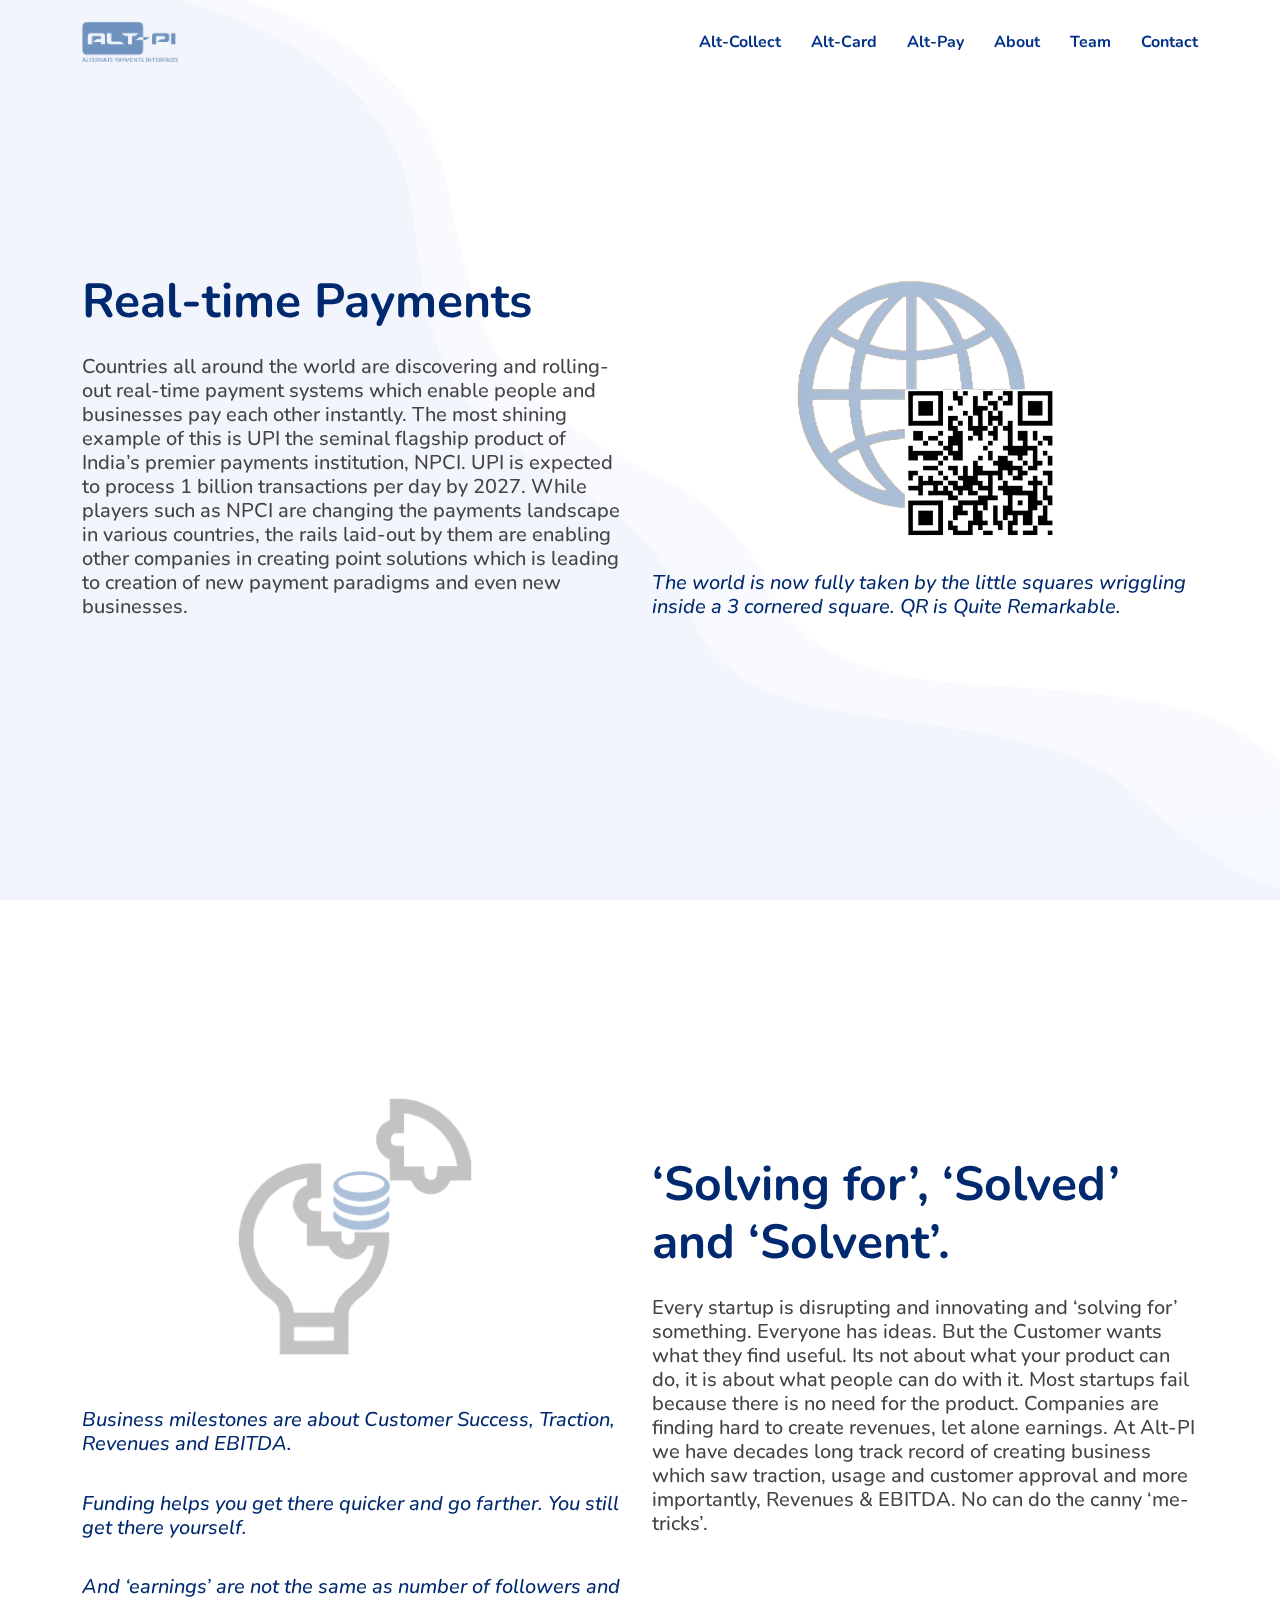
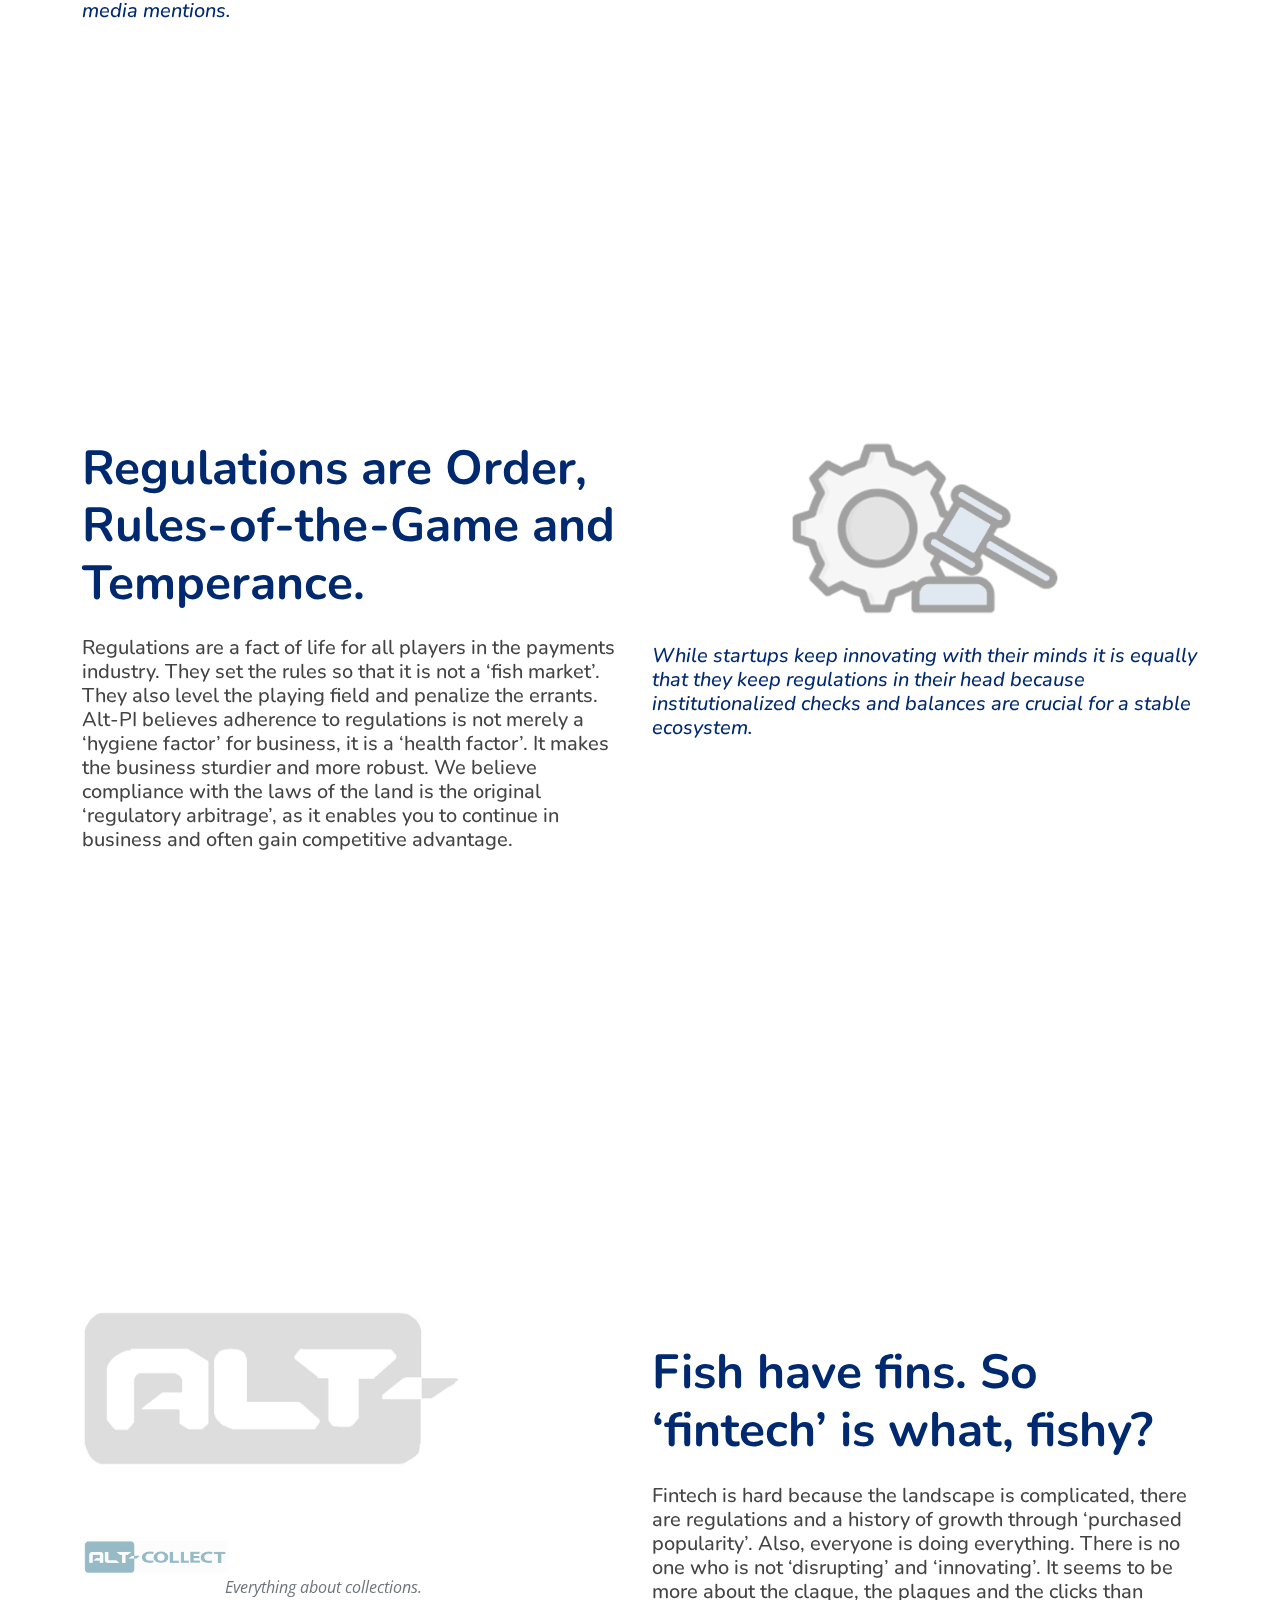
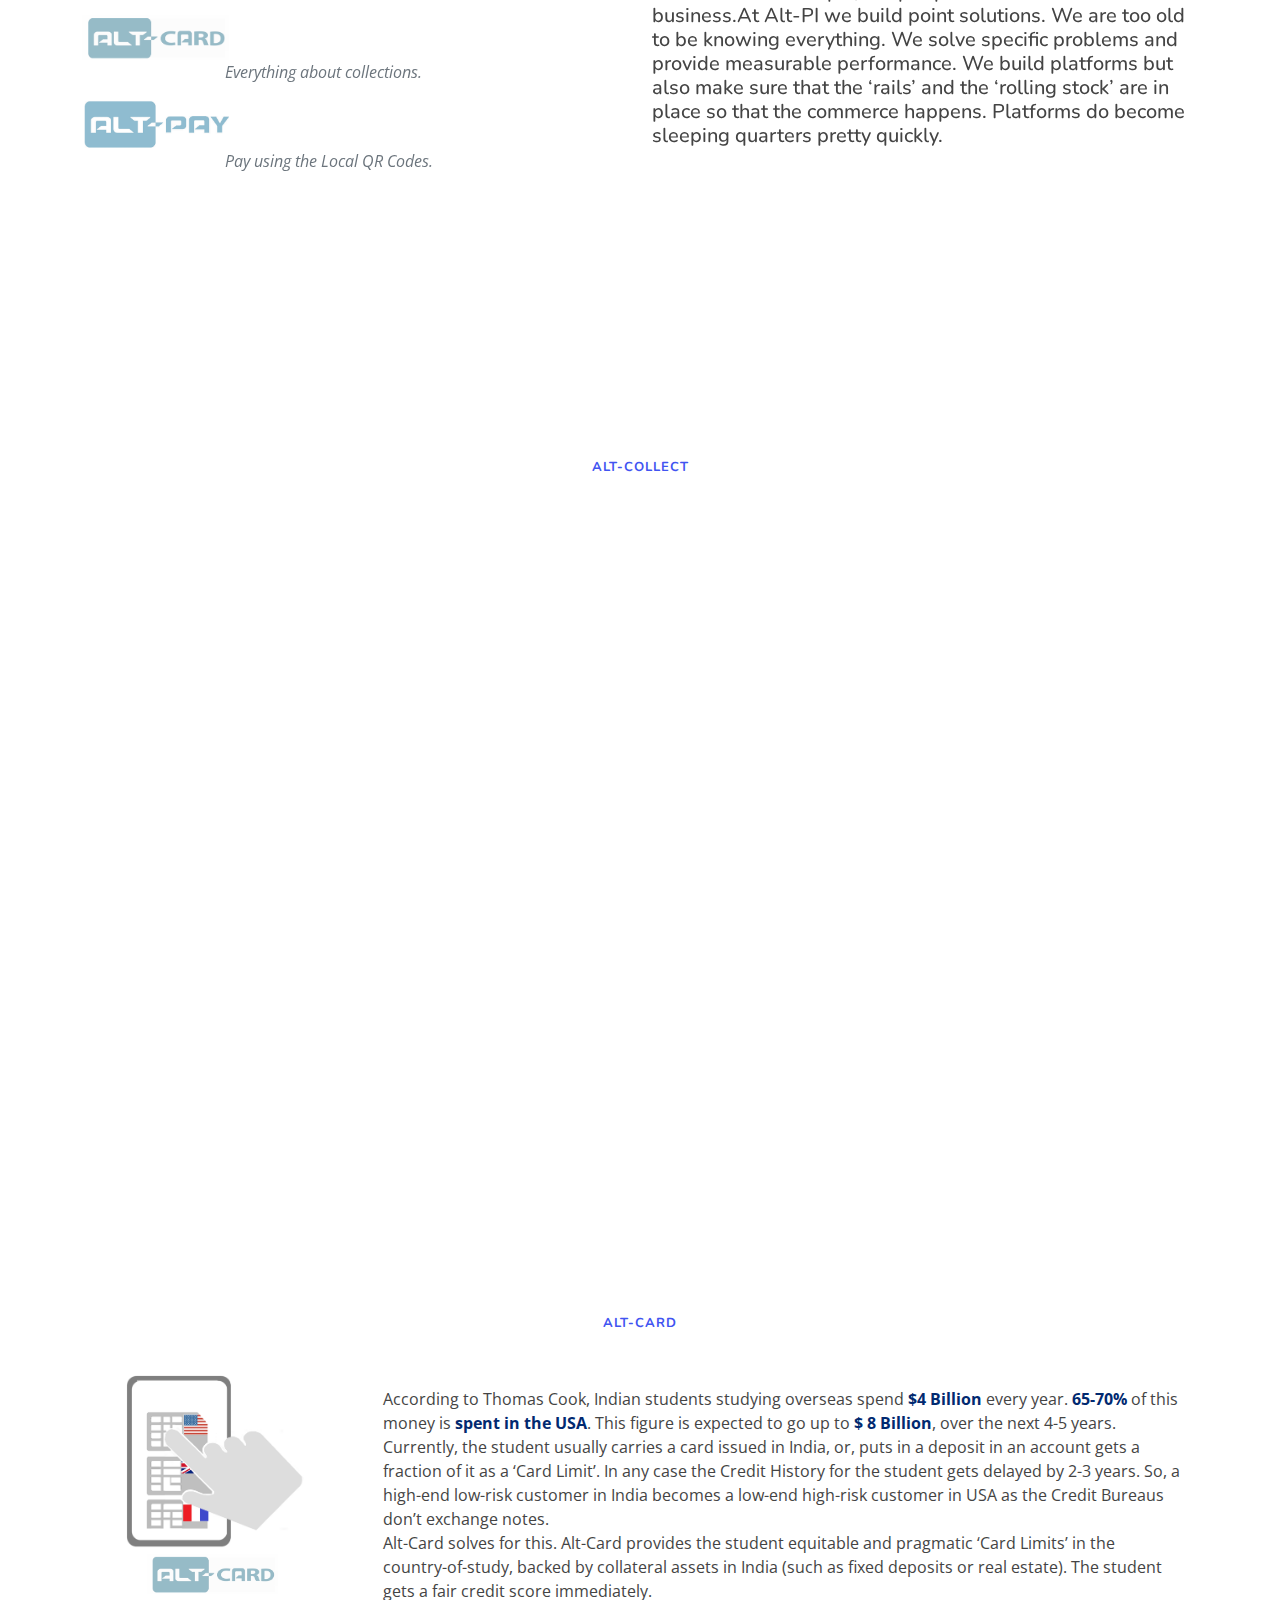
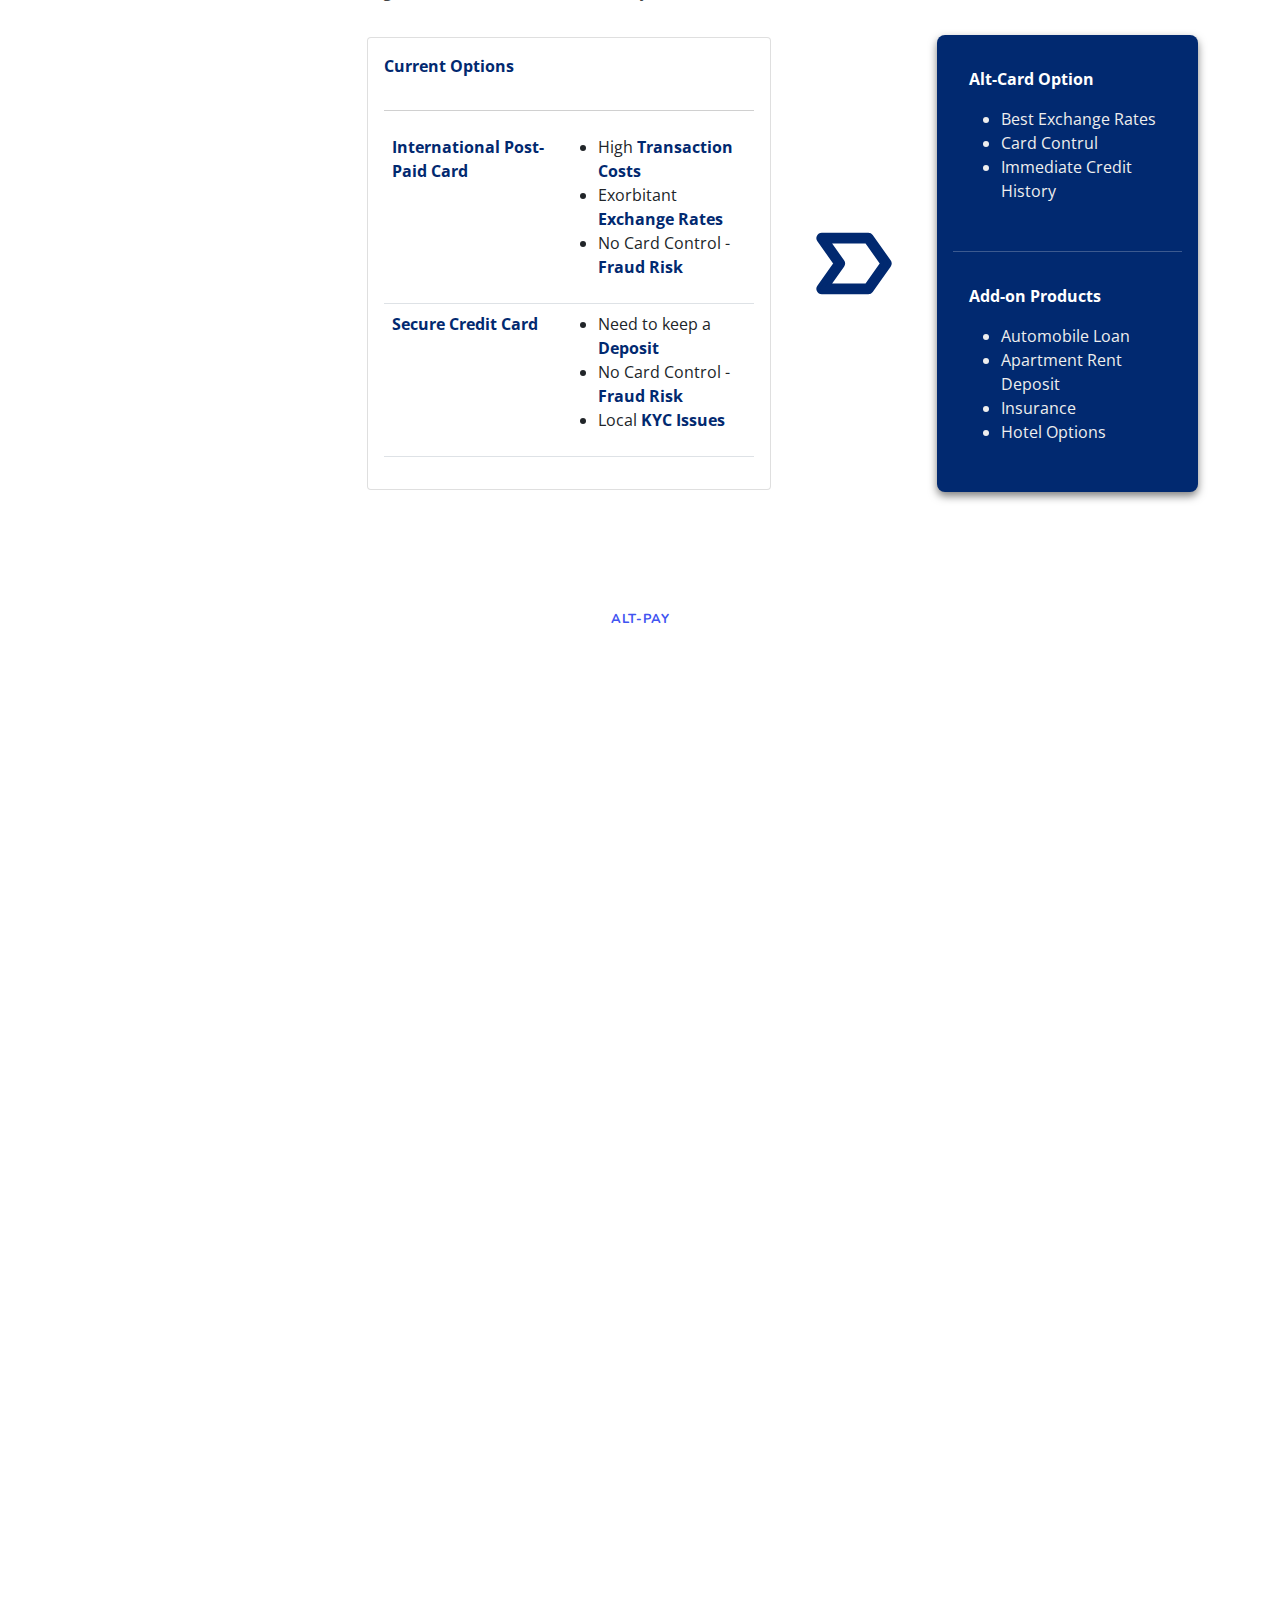
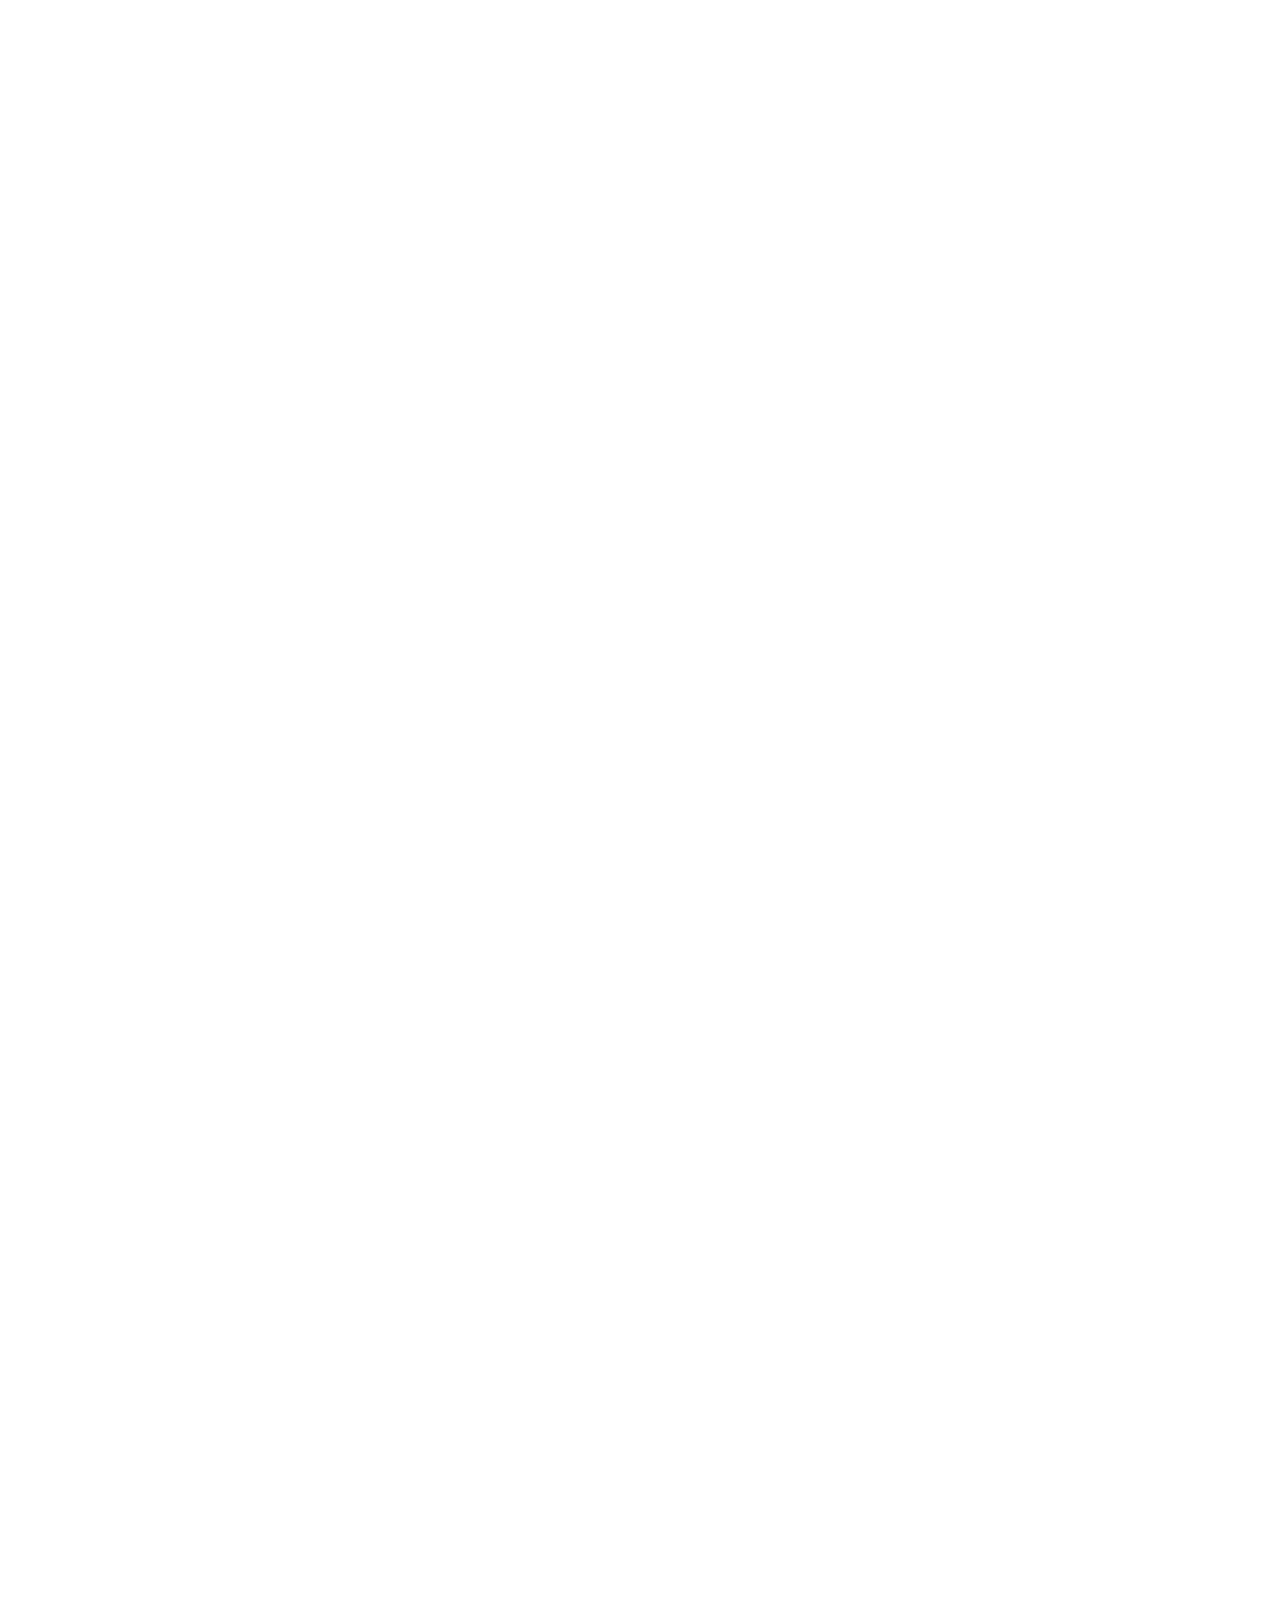
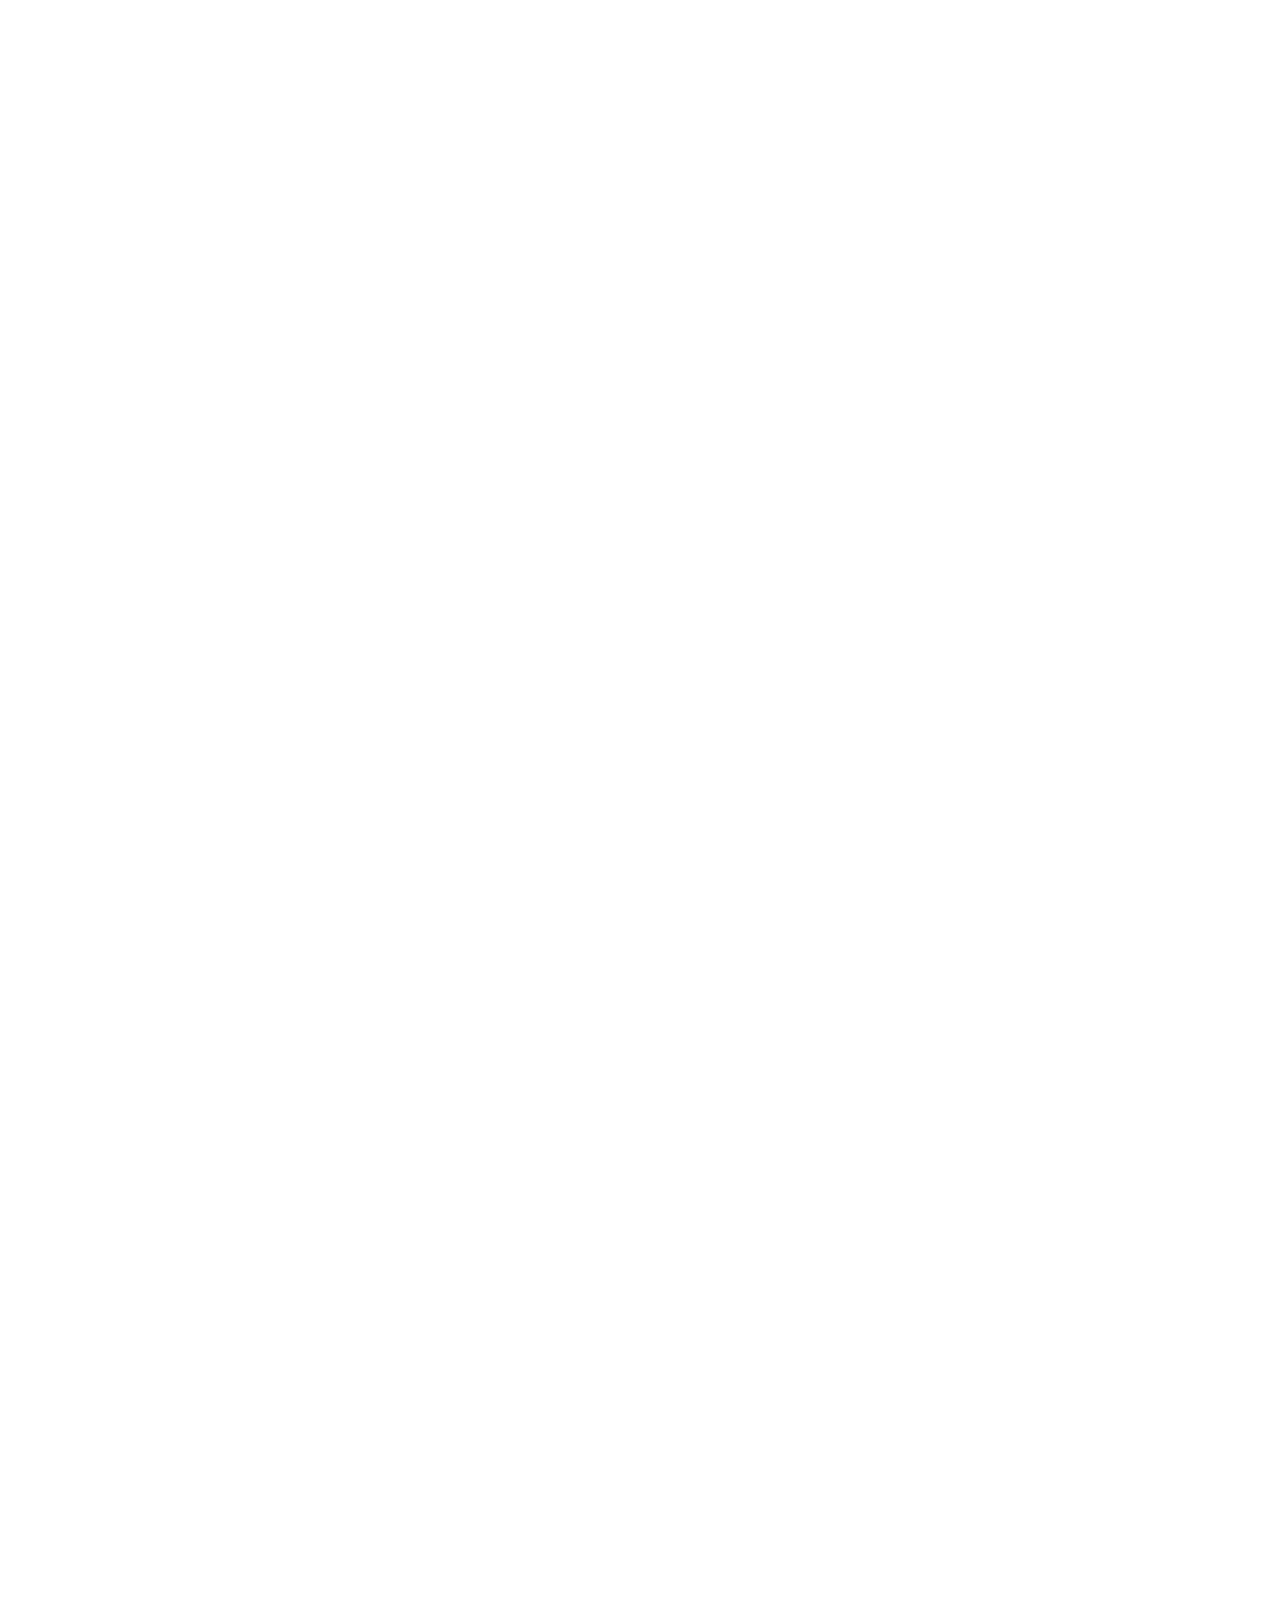
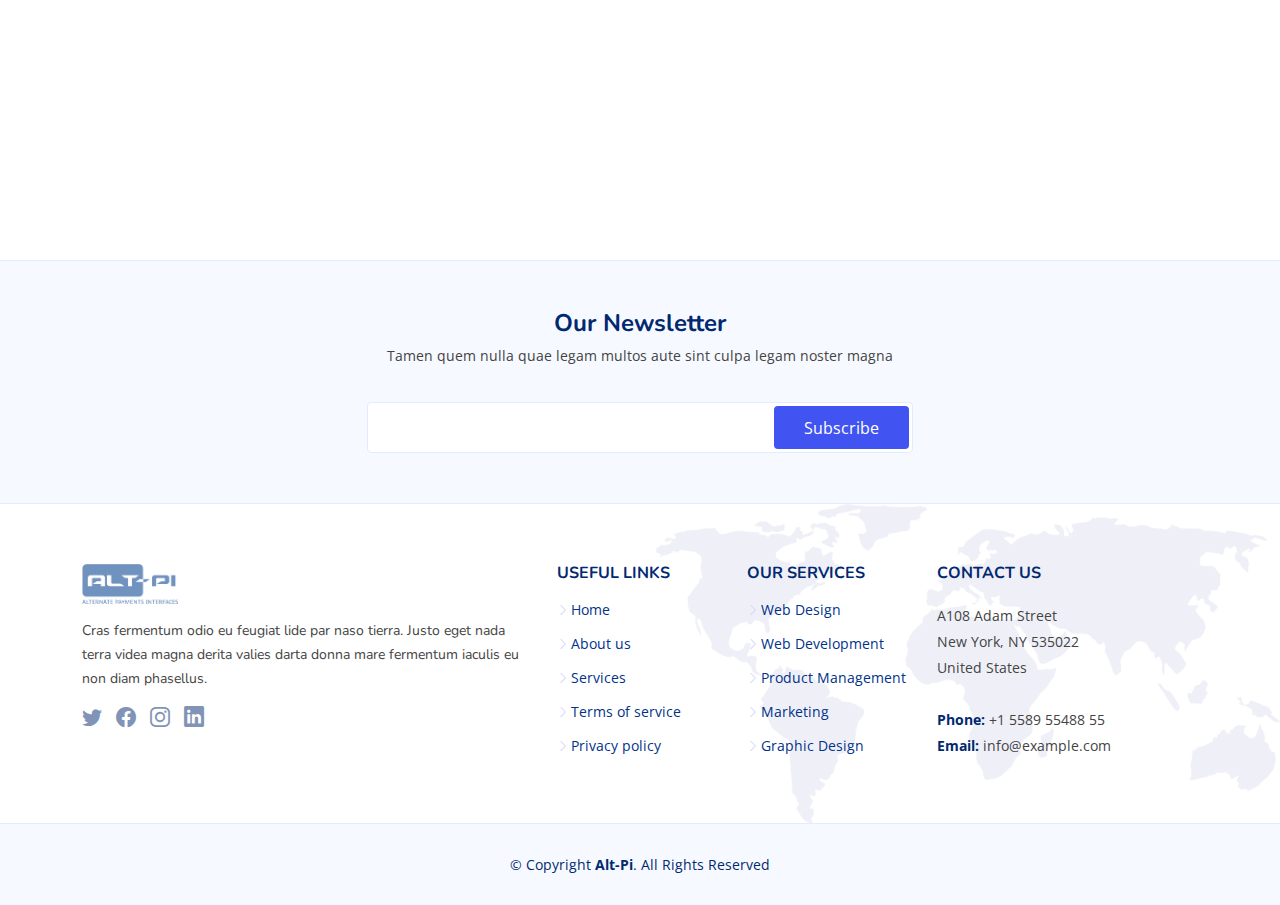
==== commit a3cf7e2b: "all content updated" ====
--- a/index.html
+++ b/index.html
@@ -44,9 +44,9 @@
 
       <nav id="navbar" class="navbar">
         <ul>
-          <li><a class="nav-link scrollto" href="#services">Alt-Collect</a></li>
-          <li><a class="nav-link scrollto" href="#portfolio">Alt-Card</a></li>
-          <li><a class="nav-link scrollto" href="#team">Alt-Pay</a></li>
+          <li><a class="nav-link scrollto" href="#alt-collect">Alt-Collect</a></li>
+          <li><a class="nav-link scrollto" href="#alt-card">Alt-Card</a></li>
+          <li><a class="nav-link scrollto" href="#alt-pay">Alt-Pay</a></li>
           <li><a class="nav-link scrollto" href="#about">About</a></li>
           <li><a class="nav-link scrollto" href="#team">Team</a></li>
           <li><a class="nav-link scrollto" href="#contact">Contact</a></li>
@@ -71,8 +71,11 @@
           </h5>
         </div>
         <div class="col-lg-6 hero-img aos-init aos-animate" data-aos="zoom-out" data-aos-delay="200">
-          <img src="assets/img/globe.png" class="img-fluid" alt="" style="width: 60%;" >
-        </div>
+          <div class="row gx-0 justify-content-center">
+            <img src="assets/img/globe.png" class="img-fluid" alt="" style="width: 50%;" >
+            <h5 class="under-image-text">The world is now fully taken by the little squares wriggling inside a 3 cornered square. QR is Quite Remarkable.</h5 class="under-image-text">
+          </div>
+        </div>        
       </div>
     </div>    
   </section>
@@ -82,7 +85,12 @@
     <div class="container">
       <div class="row">
         <div class="col-lg-6 hero-img aos-init aos-animate d-flex flex-column justify-content-center" data-aos="zoom-out" data-aos-delay="200">
-          <img src="assets/img/page-2.png" class="img-fluid" alt="" style="width: 60%;" >
+          <div class="row gx-0 justify-content-center">
+            <img src="assets/img/page-2.png" class="img-fluid" alt="" style="width: 50%;" >
+            <h5 class="under-image-text">Business milestones are about Customer Success, Traction, Revenues and EBITDA.</h5>
+            <h5 class="under-image-text">Funding helps you get there quicker and go farther. You still get there yourself.</h5>
+            <h5 class="under-image-text">And ‘earnings’ are not the same as number of followers and media mentions.</h5>
+          </div>          
         </div>        
         <div class="col-lg-6 d-flex flex-column justify-content-center">
           <h1 data-aos="fade-up" class="aos-init aos-animate about">‘Solving for’, ‘Solved’ and ‘Solvent’.</h1>
@@ -112,7 +120,11 @@
           </h5>
         </div>
         <div class="col-lg-6 hero-img aos-init aos-animate" data-aos="zoom-out" data-aos-delay="200">
-          <img src="assets/img/page-3.png" class="img-fluid" alt="" style="width: 60%;" >
+          <div class="row gx-0 justify-content-center">
+            <img src="assets/img/page-3.png" class="img-fluid" alt="" style="width: 50%;" >
+            <br>
+            <h5 class="under-image-text">While startups keep innovating with their minds it is equally that they keep regulations in their head because institutionalized checks and balances are crucial for a stable ecosystem.</h5>
+          </div>
         </div>
       </div>
     </div>    
@@ -123,12 +135,20 @@
     <div class="container">
       <div class="row">
         <div class="col-lg-6 hero-img aos-init aos-animate d-flex flex-column justify-content-center" data-aos="zoom-out" data-aos-delay="200">
-          <img src="assets/img/Alt-.png" class="img-fluid" alt="">
-          <br><br>
-          <h1 data-aos="fade-up" class="aos-init aos-animate about">The Alternates:</h1>
-          <img src="assets/img/Alt-Collect.png" class="img-fluid" alt="" style="width: 50%">
-          <img src="assets/img/Alt-Card.png" class="img-fluid" alt="" style="width: 50%" >
-          <img src="assets/img/Alt-Pay.png" class="img-fluid" alt="" style="width: 50%">
+          <img src="assets/img/Alt-.png" class="img-fluid" alt="" style="width: 70%">
+          <h3 data-aos="fade-up" class="italic-header">The Alternates:</h3>
+          <div class="row">
+            <img src="assets/img/Alt-Collect.png" class="img-fluid" alt="" style="width: 30%">
+            <p class="under-image-text-margin" style="margin-left:25%;">Everything about collections.</p>
+          </div>
+          <div class="row">
+            <img src="assets/img/Alt-Card.png" class="img-fluid" alt="" style="width: 30%" >
+            <p class="under-image-text-margin" style="margin-left:25%;">Everything about collections.</p>
+          </div>
+          <div class="row">
+            <img src="assets/img/Alt-Pay.png" class="img-fluid" alt="" style="width: 30%">
+            <p class="under-image-text-margin" style="margin-left:25%;">Pay using the Local QR Codes.</p>
+          </div>                    
         </div>        
         <div class="col-lg-6 d-flex flex-column justify-content-center">
           <h1 data-aos="fade-up" class="aos-init aos-animate about">Fish have fins. So ‘fintech’ is what, fishy?​</h1>
@@ -147,7 +167,10 @@
   <main id="main">
 
     <!-- ======= Product Section ======= -->
-    <section id="banks" class="about">
+    <section id="alt-collect" class="pricing">
+      <header class="section-header">
+        <h2>Alt-Collect</h2>
+      </header>      
       <div class="container" data-aos="fade-up">
           <div class="row align-items-center">
               <!-- Left text column -->
@@ -223,653 +246,226 @@
   </section>
   <!-- End Product Section -->
 
-    <!-- ======= Banks Section ======= -->
-    <section id="values" class="about">
-
+    <!-- ======= Services Section ======= -->
+    <section id="alt-card" class="team">
       
+      <header class="section-header">
+        <h2>Alt-Card</h2>
+      </header>
+
+      <div class="container d-flex justify-content-start">
+        <div class="row">
+          <div class="col-lg-3 hero-img aos-init aos-animate" data-aos="zoom-out" data-aos-delay="200">
+            <div class="row gx-0 d-flex justify-content-center">
+              <img src="assets/img/card.png" class="img-fluid" alt="" style="width: 70%;" >
+              <img src="assets/img/Alt-Card.png" class="img-fluid" alt="" style="width: 50%;" >
+            </div>
+          </div>          
+          <div class="col-lg-9 d-flex flex-column">
+            <!-- <h1 data-aos="fade-up" class="aos-init aos-animate">Real-time Payments</h1>
+            <br> -->
+            <div class="p-3">
+              <p>According to Thomas Cook, Indian students studying overseas spend <strong>$4 Billion</strong> every year. <strong>65-70%</strong> of this money is <strong>spent in the USA</strong>. This figure is expected to go up to <strong>$ 8 Billion</strong>, over the next 4-5 years.<br> 
+                Currently, the student usually carries a card issued in India, or, puts in a deposit in an account gets a fraction of it as a ‘Card Limit’. In any case the Credit History for the student gets delayed by 2-3 years. So, a high-end low-risk customer in India becomes a low-end high-risk customer in USA as the Credit Bureaus don’t exchange notes.<br>
+                Alt-Card solves for this. Alt-Card provides the student equitable and pragmatic ‘Card Limits’ in the country-of-study, backed by collateral assets in India (such as fixed deposits or real estate). The student gets a fair credit score immediately.              
+              </p>              
+            </div>
+            <div class="row align-items-center">
+              <!-- Left text column -->
+              <div class="col-md-6">
+                  <div class="card p-3">
+                    <p><strong>Current Options</strong></p> 
+                    <hr>
+                    <table class="table">
+                      <tbody>
+                        <tr>
+                          <th scope="row">International Post-Paid Card</th>
+                          <td>
+                            <ul>
+                              <li>High <strong>Transaction Costs</strong></li>
+                              <li>Exorbitant <strong>Exchange Rates</strong></li>
+                              <li>No Card Control - <strong>Fraud Risk</strong></li>
+                            </ul>
+                          </td>
+                        </tr>
+                        <!-- <tr>
+                          <th scope="row">International Post-Paid Card</th>
+                          <td colspan="2">
+                            <ul>
+                              <li>High <strong>Transaction Costs</strong></li>
+                              <li>Exorbitant <strong>Exchange Rates</strong></li>
+                              <li>No Card Control - <strong>Fraud Risk</strong></li>
+                            </ul>                            
+                          </td>
+                        </tr> -->
+                        <tr>
+                          <th scope="row">Secure Credit Card</th>
+                          <td colspan="2">
+                            <ul>
+                              <li>Need to keep a <strong>Deposit</strong></li>
+                              <li>No Card Control - <strong>Fraud Risk</strong></li>
+                              <li>Local <strong>KYC Issues</strong></li>
+                            </ul>
+                          </td>
+                        </tr>                                                                        
+                      </tbody>
+                    </table>                                       
+                  </div>
+              </div>
+              <!-- Center image column -->
+              <div class="col-md-2 d-flex justify-content-start">
+                <div class="p-3 d-flex justify-content-start">
+                  <img src="assets/img/arrow.svg" class="img-fluid" alt="">                  
+                </div>                 
+              </div>
+              <!-- Right text column -->
+              <div class="col-md-4 d-flex justify-content-center">
+                <div class="card-1">
+                  <div class="card-body">
+                    <div class="p-3">
+                      <p><strong class="white-text">Alt-Card Option</strong></p>
+                      <ul>
+                        <li>Best Exchange Rates</li>
+                        <li>Card Contrul</li>
+                        <li>Immediate Credit History</li>
+                      </ol>
+                    </div>
+                    <hr>
+                    <div class="p-3">
+                      <p><strong class="white-text">Add-on Products</strong></p>
+                      <ul>
+                        <li>Automobile Loan</li>
+                        <li>Apartment Rent Deposit</li>
+                        <li>Insurance</li>
+                        <li>Hotel Options</li>
+                      </ul>
+                    </div>
+                  </div>
+                </div>
+              </div>
+            </div>            
+          </div>        
+        </div>
+      </div>
+
+    </section><!-- End Services Section -->
+
+    <!-- ======= Alt-PaySection ======= -->
+    <section id="alt-pay" class="pricing">
+
+      <header class="section-header">
+        <h2>Alt-Pay</h2>
+      </header>
+
       <div class="container" data-aos="fade-up">
-        <div class="row gx-0">
-
-          <div class="col-lg-6 d-flex align-items-center" data-aos="zoom-out" data-aos-delay="200">
-            <img src="assets/img/bank.png" class="img-fluid" alt="">
-          </div>
-
-          <div class="col-lg-6 d-flex flex-column justify-content-center" data-aos="fade-up" data-aos-delay="200">
-            <div class="content">
-              <h3>Banks</h3>
-              <h2>These are the days of miracle. Banks are being captured inside a mobile phone. 
-                Ideas are bursting forth like gas in a nozzle. Banks are feeling the heat. 
-                Everyday there is a new product being launched, challenging the banks incumbency.
-                Alt-PI is with the banks to help fight the battle royale underway and emerge victorious.
-
-                </h2>
-              <p>
-                If you are a bank looking forward to partnering with a fintech on your side of the emerging divide, click here to connect with us. 
-              </p>
-              <div class="text-center text-lg-start">
-                <a href="#" class="btn-read-more d-inline-flex align-items-center justify-content-center align-self-center">
-                  <span>Get in touch</span>
-                  <i class="bi bi-arrow-right"></i>
-                </a>
-              </div>
-            </div>
-          </div>
-
-          
-
-        </div>
-      </div>
-<!--
+
+        <header class="section-header">
+          <p>Say yes with<img src="assets/img/Alt-Pay.png" class="img-fluid img" alt="Image"></p>
+          <!-- <div class="row">
+            <div class="col-md-1">
+            </div>
+            <div class="col-md-4 d-flex justify-content-end align-items-center">
+              <p style="margin-right: 0px;">Say Yes With</p>
+            </div>
+            <div class="col-md-4">
+              <img src="assets/img/Alt-Pay.png" class="img-fluid d-flex justify-content-start" alt="Image">
+            </div>
+            <div class="col-md-3">
+            </div>            
+          </div>            -->
+        </header>
+
+        <div class="row gy-4" data-aos="fade-left">
+
+          <div class="col-lg-12 col-md-12" data-aos="zoom-in" data-aos-delay="300">
+            <div class="box">
+              <div class="p-3">
+                <div class="row d-flex justify-content-center">
+                  <div class="col-lg-3 col-md-3"><img src="assets/img/alt-pay-setting.png" class="img-fluid" alt="" style="width: 50%;"></div>
+                  <div class="col-lg-6 col-md-6"><p>Travellers to leisure destinations in South East Asia are forced to keep cash for payments to small vendors as these vendors don’t accept cards (specially not, FX cards). They do accept local QR code based payments, but foreigners cannot pay using local QR. Or, Can they?</p></div>
+                  <div class="col-lg-3 col-md-3"><h5 class="italic-text text-center">QR Codes for everyone in SE Asia.</h5></div>
+                </div>
+              </div>
+            </div>
+          </div>
+
+        </div>
+        <br>
+
+        <div class="row gy-4" data-aos="fade-left">
+
+          <div class="col-lg-12 col-md-12" data-aos="zoom-in" data-aos-delay="300">
+            <div class="box">
+              <div class="p-3">
+                <div class="row d-flex justify-content-center">
+                  <div class="col-lg-3 col-md-3"><img src="assets/img/alt-pay-question.png" class="img-fluid" alt="" style="width: 50%;"></div>
+                  <div class="col-lg-6 col-md-6"><p>So, how can it happen. QR codes are issued against local bank accounts and the foreigner does not have one. How does he/she pay using her bank account back home on Europe or UK or wherever?</p></div>
+                  <div class="col-lg-3 col-md-3"><h5 class="italic-text text-center">For the Europeans & British too?</h5></div>
+                </div>
+              </div>
+            </div>
+          </div>
+
+        </div>
+        <br>
+        
+        <div class="row gy-4" data-aos="fade-left">
+
+          <div class="col-lg-12 col-md-12" data-aos="zoom-in" data-aos-delay="300">
+            <div class="box">
+              <div class="p-3">
+                <div class="row d-flex justify-content-center">
+                  <div class="col-lg-3 col-md-3"><img src="assets/img/Alt-Pay.png" class="img-fluid" alt=""></div>
+                  <div class="col-lg-6 col-md-6"><p>Alt-Pay makes it happen. We enable the foreign tourist pay the local merchant using the local QR code (such as LankaPay or Duit) from his/her bank account. What is more we complay with GDPR and all security and data protection imperatives.</p></div>
+                  <div class="col-lg-3 col-md-3"><h5 class="italic-text text-center">With Alt-Pay?<br>Yes.</h5></div>
+                </div>
+              </div>
+            </div>
+          </div>
+
+        </div>        
+
+      </div>
+
+    </section><!-- End Alt-PaySection -->
+
+    <!-- ======= Team Section ======= -->
+    <section id="about" class="team">
+
       <div class="container" data-aos="fade-up">
 
         <header class="section-header">
-          <h2>Our Values</h2>
-          <p>Odit est perspiciatis laborum et dicta</p>
-        </header>
-
-        <div class="row">
-
-          <div class="col-lg-4">
-            <div class="box" data-aos="fade-up" data-aos-delay="200">
-              <img src="assets/img/values-1.png" class="img-fluid" alt="">
-              <h3>Ad cupiditate sed est odio</h3>
-              <p>Eum ad dolor et. Autem aut fugiat debitis voluptatem consequuntur sit. Et veritatis id.</p>
-            </div>
-          </div>
-
-          <div class="col-lg-4 mt-4 mt-lg-0">
-            <div class="box" data-aos="fade-up" data-aos-delay="400">
-              <img src="assets/img/values-2.png" class="img-fluid" alt="">
-              <h3>Voluptatem voluptatum alias</h3>
-              <p>Repudiandae amet nihil natus in distinctio suscipit id. Doloremque ducimus ea sit non.</p>
-            </div>
-          </div>
-
-          <div class="col-lg-4 mt-4 mt-lg-0">
-            <div class="box" data-aos="fade-up" data-aos-delay="600">
-              <img src="assets/img/values-3.png" class="img-fluid" alt="">
-              <h3>Fugit cupiditate alias nobis.</h3>
-              <p>Quam rem vitae est autem molestias explicabo debitis sint. Vero aliquid quidem commodi.</p>
-            </div>
-          </div>
-
-        </div>
-
-      </div>
-
-    -->
-
-    </section><!-- End Banks Section -->
-
-    <!-- ======= NBFC Section ======= -->
-    <section id="counts" class="about">
-      <div class="container" data-aos="fade-up">
-
-
-        <div class="container" data-aos="fade-up">
-          <div class="row gx-0">
-  
-            <div class="col-lg-6 d-flex flex-column justify-content-center" data-aos="fade-up" data-aos-delay="200">
-              <div class="content">
-                <h3>Non Banking Financial Company</h3>
-                <h2>Being a Non-Banking Finance Company (NBFC) can be difficult these days. 
-                  There are new products which require real-time credit decisions and in-transaction lending. 
-                  Alt-PI is launching a revolutionary product which should excite you as it helps you originate incremental loans and operate the account effortlessly.
-
-                  </h2>
-                <p>
-                  If you want to connect with us and be an early bird offering this new product, click here.
-
-                </p>
-                <div class="text-center text-lg-start">
-                  <a href="#" class="btn-read-more d-inline-flex align-items-center justify-content-center align-self-center">
-                    <span>Get in touch</span>
-                    <i class="bi bi-arrow-right"></i>
-                  </a>
-                </div>
-              </div>
-            </div>
-  
-            <div class="col-lg-6 d-flex align-items-center" data-aos="zoom-out" data-aos-delay="200">
-              <img src="assets/img/nbfc.png" class="img-fluid" alt="">
-            </div>
-  
-          </div>
-        </div>
-<!--
-        <div class="row gy-4">
-
-          <div class="col-lg-3 col-md-6">
-            <div class="count-box">
-              <i class="bi bi-emoji-smile"></i>
-              <div>
-                <span data-purecounter-start="0" data-purecounter-end="232" data-purecounter-duration="1" class="purecounter"></span>
-                <p>Happy Clients</p>
-              </div>
-            </div>
-          </div>
-
-          <div class="col-lg-3 col-md-6">
-            <div class="count-box">
-              <i class="bi bi-journal-richtext" style="color: #ee6c20;"></i>
-              <div>
-                <span data-purecounter-start="0" data-purecounter-end="521" data-purecounter-duration="1" class="purecounter"></span>
-                <p>Projects</p>
-              </div>
-            </div>
-          </div>
-
-          <div class="col-lg-3 col-md-6">
-            <div class="count-box">
-              <i class="bi bi-headset" style="color: #15be56;"></i>
-              <div>
-                <span data-purecounter-start="0" data-purecounter-end="1463" data-purecounter-duration="1" class="purecounter"></span>
-                <p>Hours Of Support</p>
-              </div>
-            </div>
-          </div>
-
-          <div class="col-lg-3 col-md-6">
-            <div class="count-box">
-              <i class="bi bi-people" style="color: #bb0852;"></i>
-              <div>
-                <span data-purecounter-start="0" data-purecounter-end="15" data-purecounter-duration="1" class="purecounter"></span>
-                <p>Hard Workers</p>
-              </div>
-            </div>
-          </div>
-
-        </div>
-
-      </div>
-
-    -->
-    </section><!-- End Counts Section -->
-
-        <!-- ======= Coop Section ======= -->
-        <section id="values" class="about">
-
-      
-          <div class="container" data-aos="fade-up">
-            <div class="row gx-0">
-    
-              <div class="col-lg-6 d-flex align-items-center" data-aos="zoom-out" data-aos-delay="200">
-                <img src="assets/img/coop.png" class="img-fluid" alt="">
-              </div>
-    
-              <div class="col-lg-6 d-flex flex-column justify-content-center" data-aos="fade-up" data-aos-delay="200">
-                <div class="content">
-                  <h3>Credit Co operative Society</h3>
-                  <h2>These are the days of miracle. Banks are being captured inside a mobile phone. 
-                    If you are a cooperative, a bank or a credit society, you seem to be lost in all the changes that are redefining your market. You understand your customers better than the larger firms, but you worry about losing your customer base. You seem to be in a battle without the tools to fight. 
-
-                    Well. Help is on the way. Very soon you will be able to offer products competing with the best out there and it won’t cost you an arm or a leg.
-
-                    </h2>
-                  <p>
-                    If you want to connect with us and be an early bird offering this new product, click here.
-  
-                  </p>
-                  <div class="text-center text-lg-start">
-                    <a href="#" class="btn-read-more d-inline-flex align-items-center justify-content-center align-self-center">
-                      <span>Get in touch</span>
-                      <i class="bi bi-arrow-right"></i>
-                    </a>
-                  </div>
-                </div>
-              </div>
-    
-              
-    
-            </div>
-          </div>
-  
-        </section><!-- End Coop Section -->
-
-        <!-- ======= Corporate Section ======= -->
-    <section id="counts" class="about">
-      <div class="container" data-aos="fade-up">
-
-
-        <div class="container" data-aos="fade-up">
-          <div class="row gx-0">
-  
-            <div class="col-lg-6 d-flex flex-column justify-content-center" data-aos="fade-up" data-aos-delay="200">
-              <div class="content">
-                <h3>Coorporates</h3>
-                <h2>Your bank offers you a Current Account with the run-of-the-mill mobile or internet banking options. Does it really meet your requirements. You want to empower your employees and decision makers to not only make decisions but also make payments. 
-
-                  Talk to us. We start at your ERP, which should be your user interface and not a mobile or internet banking system.
-                  
-                  </h2>
-                <p>
-                  If you want to connect with us and be an early bird offering this new product, click here.
-
-                </p>
-                <div class="text-center text-lg-start">
-                  <a href="#" class="btn-read-more d-inline-flex align-items-center justify-content-center align-self-center">
-                    <span>Get in touch</span>
-                    <i class="bi bi-arrow-right"></i>
-                  </a>
-                </div>
-              </div>
-            </div>
-  
-            <div class="col-lg-6 d-flex align-items-center" data-aos="zoom-out" data-aos-delay="200">
-              <img src="assets/img/corporate.png" class="img-fluid" alt="">
-            </div>
-  
-          </div>
-        </div>
-
-    </section><!-- End Corporate Section -->
-
-
-
-  <!-- ======= Partners Section ======= -->
-  <section id="partners" class="about">
-
-
-    <div class="container" data-aos="fade-up">
-      <div class="row gx-0">
-
-        <div class="col-lg-6 d-flex align-items-center" data-aos="zoom-out" data-aos-delay="200">
-          <img src="assets/img/partnership.png" class="img-fluid" alt="">
-        </div>
-
-        <div class="col-lg-6 d-flex flex-column justify-content-center" data-aos="fade-up" data-aos-delay="200">
-          <div class="content">
-            <h3>Partners</h3>
-            <h2>You are a part of the fintech ecosystem. You know people – decision-makers and other start-ups. But have no way to monetize this great asset. 
-
-              Talk to us. We can help you realize the value of your connects.
-              
-              </h2>
-            <p>
-              If you want to connect with us and be an early bird offering this new product, click here.
-
-            </p>
-            <div class="text-center text-lg-start">
-              <a href="#" class="btn-read-more d-inline-flex align-items-center justify-content-center align-self-center">
-                <span>Get in touch</span>
-                <i class="bi bi-arrow-right"></i>
-              </a>
-            </div>
-          </div>
-        </div>
-
-        
-
-      </div>
-    </div>
-
-  </section><!-- End Coop Section -->
-
-    <!-- ======= Services Section ======= -->
-    <section id="services" class="services">
-
-      <div class="container" data-aos="fade-up">
-
-        <header class="section-header">
-          <h2>Services</h2>
-          <p>Veritatis et dolores facere numquam et praesentium</p>
-        </header>
-
-        <div class="row gy-4">
-
-          <div class="col-lg-4 col-md-6" data-aos="fade-up" data-aos-delay="200">
-            <div class="service-box blue">
-              <i class="ri-discuss-line icon"></i>
-              <h3>Nesciunt Mete</h3>
-              <p>Provident nihil minus qui consequatur non omnis maiores. Eos accusantium minus dolores iure perferendis tempore et consequatur.</p>
-              <a href="#" class="read-more"><span>Read More</span> <i class="bi bi-arrow-right"></i></a>
-            </div>
-          </div>
-
-          <div class="col-lg-4 col-md-6" data-aos="fade-up" data-aos-delay="300">
-            <div class="service-box orange">
-              <i class="ri-discuss-line icon"></i>
-              <h3>Eosle Commodi</h3>
-              <p>Ut autem aut autem non a. Sint sint sit facilis nam iusto sint. Libero corrupti neque eum hic non ut nesciunt dolorem.</p>
-              <a href="#" class="read-more"><span>Read More</span> <i class="bi bi-arrow-right"></i></a>
-            </div>
-          </div>
-
-          <div class="col-lg-4 col-md-6" data-aos="fade-up" data-aos-delay="400">
-            <div class="service-box green">
-              <i class="ri-discuss-line icon"></i>
-              <h3>Ledo Markt</h3>
-              <p>Ut excepturi voluptatem nisi sed. Quidem fuga consequatur. Minus ea aut. Vel qui id voluptas adipisci eos earum corrupti.</p>
-              <a href="#" class="read-more"><span>Read More</span> <i class="bi bi-arrow-right"></i></a>
-            </div>
-          </div>
-
-          <div class="col-lg-4 col-md-6" data-aos="fade-up" data-aos-delay="500">
-            <div class="service-box red">
-              <i class="ri-discuss-line icon"></i>
-              <h3>Asperiores Commodi</h3>
-              <p>Non et temporibus minus omnis sed dolor esse consequatur. Cupiditate sed error ea fuga sit provident adipisci neque.</p>
-              <a href="#" class="read-more"><span>Read More</span> <i class="bi bi-arrow-right"></i></a>
-            </div>
-          </div>
-
-          <div class="col-lg-4 col-md-6" data-aos="fade-up" data-aos-delay="600">
-            <div class="service-box purple">
-              <i class="ri-discuss-line icon"></i>
-              <h3>Velit Doloremque.</h3>
-              <p>Cumque et suscipit saepe. Est maiores autem enim facilis ut aut ipsam corporis aut. Sed animi at autem alias eius labore.</p>
-              <a href="#" class="read-more"><span>Read More</span> <i class="bi bi-arrow-right"></i></a>
-            </div>
-          </div>
-
-          <div class="col-lg-4 col-md-6" data-aos="fade-up" data-aos-delay="700">
-            <div class="service-box pink">
-              <i class="ri-discuss-line icon"></i>
-              <h3>Dolori Architecto</h3>
-              <p>Hic molestias ea quibusdam eos. Fugiat enim doloremque aut neque non et debitis iure. Corrupti recusandae ducimus enim.</p>
-              <a href="#" class="read-more"><span>Read More</span> <i class="bi bi-arrow-right"></i></a>
-            </div>
-          </div>
-
-        </div>
-
-      </div>
-
-    </section><!-- End Services Section -->
-
-    <!-- ======= Pricing Section ======= -->
-    <section id="pricing" class="pricing">
-
-      <div class="container" data-aos="fade-up">
-
-        <header class="section-header">
-          <h2>Pricing</h2>
-          <p>Check our Pricing</p>
-        </header>
-
-        <div class="row gy-4" data-aos="fade-left">
-
-          <div class="col-lg-3 col-md-6" data-aos="zoom-in" data-aos-delay="100">
-            <div class="box">
-              <h3 style="color: #07d5c0;">Free Plan</h3>
-              <div class="price"><sup>$</sup>0<span> / mo</span></div>
-              <img src="assets/img/pricing-free.png" class="img-fluid" alt="">
-              <ul>
-                <li>Aida dere</li>
-                <li>Nec feugiat nisl</li>
-                <li>Nulla at volutpat dola</li>
-                <li class="na">Pharetra massa</li>
-                <li class="na">Massa ultricies mi</li>
-              </ul>
-              <a href="#" class="btn-buy">Buy Now</a>
-            </div>
-          </div>
-
-          <div class="col-lg-3 col-md-6" data-aos="zoom-in" data-aos-delay="200">
-            <div class="box">
-              <span class="featured">Featured</span>
-              <h3 style="color: #65c600;">Starter Plan</h3>
-              <div class="price"><sup>$</sup>19<span> / mo</span></div>
-              <img src="assets/img/pricing-starter.png" class="img-fluid" alt="">
-              <ul>
-                <li>Aida dere</li>
-                <li>Nec feugiat nisl</li>
-                <li>Nulla at volutpat dola</li>
-                <li>Pharetra massa</li>
-                <li class="na">Massa ultricies mi</li>
-              </ul>
-              <a href="#" class="btn-buy">Buy Now</a>
-            </div>
-          </div>
-
-          <div class="col-lg-3 col-md-6" data-aos="zoom-in" data-aos-delay="300">
-            <div class="box">
-              <h3 style="color: #ff901c;">Business Plan</h3>
-              <div class="price"><sup>$</sup>29<span> / mo</span></div>
-              <img src="assets/img/pricing-business.png" class="img-fluid" alt="">
-              <ul>
-                <li>Aida dere</li>
-                <li>Nec feugiat nisl</li>
-                <li>Nulla at volutpat dola</li>
-                <li>Pharetra massa</li>
-                <li>Massa ultricies mi</li>
-              </ul>
-              <a href="#" class="btn-buy">Buy Now</a>
-            </div>
-          </div>
-
-          <div class="col-lg-3 col-md-6" data-aos="zoom-in" data-aos-delay="400">
-            <div class="box">
-              <h3 style="color: #ff0071;">Ultimate Plan</h3>
-              <div class="price"><sup>$</sup>49<span> / mo</span></div>
-              <img src="assets/img/pricing-ultimate.png" class="img-fluid" alt="">
-              <ul>
-                <li>Aida dere</li>
-                <li>Nec feugiat nisl</li>
-                <li>Nulla at volutpat dola</li>
-                <li>Pharetra massa</li>
-                <li>Massa ultricies mi</li>
-              </ul>
-              <a href="#" class="btn-buy">Buy Now</a>
-            </div>
-          </div>
-
-        </div>
-
-      </div>
-
-    </section><!-- End Pricing Section -->
-
-    <!-- ======= F.A.Q Section ======= -->
-    <section id="faq" class="faq">
-
-      <div class="container" data-aos="fade-up">
-
-        <header class="section-header">
-          <h2>F.A.Q</h2>
-          <p>Frequently Asked Questions</p>
-        </header>
-
-        <div class="row">
-          <div class="col-lg-6">
-            <!-- F.A.Q List 1-->
-            <div class="accordion accordion-flush" id="faqlist1">
-              <div class="accordion-item">
-                <h2 class="accordion-header">
-                  <button class="accordion-button collapsed" type="button" data-bs-toggle="collapse" data-bs-target="#faq-content-1">
-                    Non consectetur a erat nam at lectus urna duis?
-                  </button>
-                </h2>
-                <div id="faq-content-1" class="accordion-collapse collapse" data-bs-parent="#faqlist1">
-                  <div class="accordion-body">
-                    Feugiat pretium nibh ipsum consequat. Tempus iaculis urna id volutpat lacus laoreet non curabitur gravida. Venenatis lectus magna fringilla urna porttitor rhoncus dolor purus non.
-                  </div>
-                </div>
-              </div>
-
-              <div class="accordion-item">
-                <h2 class="accordion-header">
-                  <button class="accordion-button collapsed" type="button" data-bs-toggle="collapse" data-bs-target="#faq-content-2">
-                    Feugiat scelerisque varius morbi enim nunc faucibus a pellentesque?
-                  </button>
-                </h2>
-                <div id="faq-content-2" class="accordion-collapse collapse" data-bs-parent="#faqlist1">
-                  <div class="accordion-body">
-                    Dolor sit amet consectetur adipiscing elit pellentesque habitant morbi. Id interdum velit laoreet id donec ultrices. Fringilla phasellus faucibus scelerisque eleifend donec pretium. Est pellentesque elit ullamcorper dignissim. Mauris ultrices eros in cursus turpis massa tincidunt dui.
-                  </div>
-                </div>
-              </div>
-
-              <div class="accordion-item">
-                <h2 class="accordion-header">
-                  <button class="accordion-button collapsed" type="button" data-bs-toggle="collapse" data-bs-target="#faq-content-3">
-                    Dolor sit amet consectetur adipiscing elit pellentesque habitant morbi?
-                  </button>
-                </h2>
-                <div id="faq-content-3" class="accordion-collapse collapse" data-bs-parent="#faqlist1">
-                  <div class="accordion-body">
-                    Eleifend mi in nulla posuere sollicitudin aliquam ultrices sagittis orci. Faucibus pulvinar elementum integer enim. Sem nulla pharetra diam sit amet nisl suscipit. Rutrum tellus pellentesque eu tincidunt. Lectus urna duis convallis convallis tellus. Urna molestie at elementum eu facilisis sed odio morbi quis
-                  </div>
-                </div>
-              </div>
-
-            </div>
-          </div>
-
-          <div class="col-lg-6">
-
-            <!-- F.A.Q List 2-->
-            <div class="accordion accordion-flush" id="faqlist2">
-
-              <div class="accordion-item">
-                <h2 class="accordion-header">
-                  <button class="accordion-button collapsed" type="button" data-bs-toggle="collapse" data-bs-target="#faq2-content-1">
-                    Ac odio tempor orci dapibus. Aliquam eleifend mi in nulla?
-                  </button>
-                </h2>
-                <div id="faq2-content-1" class="accordion-collapse collapse" data-bs-parent="#faqlist2">
-                  <div class="accordion-body">
-                    Dolor sit amet consectetur adipiscing elit pellentesque habitant morbi. Id interdum velit laoreet id donec ultrices. Fringilla phasellus faucibus scelerisque eleifend donec pretium. Est pellentesque elit ullamcorper dignissim. Mauris ultrices eros in cursus turpis massa tincidunt dui.
-                  </div>
-                </div>
-              </div>
-
-              <div class="accordion-item">
-                <h2 class="accordion-header">
-                  <button class="accordion-button collapsed" type="button" data-bs-toggle="collapse" data-bs-target="#faq2-content-2">
-                    Tempus quam pellentesque nec nam aliquam sem et tortor consequat?
-                  </button>
-                </h2>
-                <div id="faq2-content-2" class="accordion-collapse collapse" data-bs-parent="#faqlist2">
-                  <div class="accordion-body">
-                    Molestie a iaculis at erat pellentesque adipiscing commodo. Dignissim suspendisse in est ante in. Nunc vel risus commodo viverra maecenas accumsan. Sit amet nisl suscipit adipiscing bibendum est. Purus gravida quis blandit turpis cursus in
-                  </div>
-                </div>
-              </div>
-
-              <div class="accordion-item">
-                <h2 class="accordion-header">
-                  <button class="accordion-button collapsed" type="button" data-bs-toggle="collapse" data-bs-target="#faq2-content-3">
-                    Varius vel pharetra vel turpis nunc eget lorem dolor?
-                  </button>
-                </h2>
-                <div id="faq2-content-3" class="accordion-collapse collapse" data-bs-parent="#faqlist2">
-                  <div class="accordion-body">
-                    Laoreet sit amet cursus sit amet dictum sit amet justo. Mauris vitae ultricies leo integer malesuada nunc vel. Tincidunt eget nullam non nisi est sit amet. Turpis nunc eget lorem dolor sed. Ut venenatis tellus in metus vulputate eu scelerisque. Pellentesque diam volutpat commodo sed egestas egestas fringilla phasellus faucibus. Nibh tellus molestie nunc non blandit massa enim nec.
-                  </div>
-                </div>
-              </div>
-
-            </div>
-          </div>
-
-        </div>
-
-      </div>
-
-    </section><!-- End F.A.Q Section -->
-
-  
-    <!-- ======= Testimonials Section ======= -->
-    <section id="testimonials" class="testimonials">
-
-      <div class="container" data-aos="fade-up">
-
-        <header class="section-header">
-          <h2>Testimonials</h2>
-          <p>What they are saying about us</p>
-        </header>
-
-        <div class="testimonials-slider swiper-container" data-aos="fade-up" data-aos-delay="200">
-          <div class="swiper-wrapper">
-
-            <div class="swiper-slide">
-              <div class="testimonial-item">
-                <div class="stars">
-                  <i class="bi bi-star-fill"></i><i class="bi bi-star-fill"></i><i class="bi bi-star-fill"></i><i class="bi bi-star-fill"></i><i class="bi bi-star-fill"></i>
-                </div>
-                <p>
-                  Proin iaculis purus consequat sem cure digni ssim donec porttitora entum suscipit rhoncus. Accusantium quam, ultricies eget id, aliquam eget nibh et. Maecen aliquam, risus at semper.
-                </p>
-                <div class="profile mt-auto">
-                  <img src="assets/img/testimonials/testimonials-1.jpg" class="testimonial-img" alt="">
-                  <h3>Saul Goodman</h3>
-                  <h4>Ceo &amp; Founder</h4>
-                </div>
-              </div>
-            </div><!-- End testimonial item -->
-
-            <div class="swiper-slide">
-              <div class="testimonial-item">
-                <div class="stars">
-                  <i class="bi bi-star-fill"></i><i class="bi bi-star-fill"></i><i class="bi bi-star-fill"></i><i class="bi bi-star-fill"></i><i class="bi bi-star-fill"></i>
-                </div>
-                <p>
-                  Export tempor illum tamen malis malis eram quae irure esse labore quem cillum quid cillum eram malis quorum velit fore eram velit sunt aliqua noster fugiat irure amet legam anim culpa.
-                </p>
-                <div class="profile mt-auto">
-                  <img src="assets/img/testimonials/testimonials-2.jpg" class="testimonial-img" alt="">
-                  <h3>Sara Wilsson</h3>
-                  <h4>Designer</h4>
-                </div>
-              </div>
-            </div><!-- End testimonial item -->
-
-            <div class="swiper-slide">
-              <div class="testimonial-item">
-                <div class="stars">
-                  <i class="bi bi-star-fill"></i><i class="bi bi-star-fill"></i><i class="bi bi-star-fill"></i><i class="bi bi-star-fill"></i><i class="bi bi-star-fill"></i>
-                </div>
-                <p>
-                  Enim nisi quem export duis labore cillum quae magna enim sint quorum nulla quem veniam duis minim tempor labore quem eram duis noster aute amet eram fore quis sint minim.
-                </p>
-                <div class="profile mt-auto">
-                  <img src="assets/img/testimonials/testimonials-3.jpg" class="testimonial-img" alt="">
-                  <h3>Jena Karlis</h3>
-                  <h4>Store Owner</h4>
-                </div>
-              </div>
-            </div><!-- End testimonial item -->
-
-            <div class="swiper-slide">
-              <div class="testimonial-item">
-                <div class="stars">
-                  <i class="bi bi-star-fill"></i><i class="bi bi-star-fill"></i><i class="bi bi-star-fill"></i><i class="bi bi-star-fill"></i><i class="bi bi-star-fill"></i>
-                </div>
-                <p>
-                  Fugiat enim eram quae cillum dolore dolor amet nulla culpa multos export minim fugiat minim velit minim dolor enim duis veniam ipsum anim magna sunt elit fore quem dolore labore illum veniam.
-                </p>
-                <div class="profile mt-auto">
-                  <img src="assets/img/testimonials/testimonials-4.jpg" class="testimonial-img" alt="">
-                  <h3>Matt Brandon</h3>
-                  <h4>Freelancer</h4>
-                </div>
-              </div>
-            </div><!-- End testimonial item -->
-
-            <div class="swiper-slide">
-              <div class="testimonial-item">
-                <div class="stars">
-                  <i class="bi bi-star-fill"></i><i class="bi bi-star-fill"></i><i class="bi bi-star-fill"></i><i class="bi bi-star-fill"></i><i class="bi bi-star-fill"></i>
-                </div>
-                <p>
-                  Quis quorum aliqua sint quem legam fore sunt eram irure aliqua veniam tempor noster veniam enim culpa labore duis sunt culpa nulla illum cillum fugiat legam esse veniam culpa fore nisi cillum quid.
-                </p>
-                <div class="profile mt-auto">
-                  <img src="assets/img/testimonials/testimonials-5.jpg" class="testimonial-img" alt="">
-                  <h3>John Larson</h3>
-                  <h4>Entrepreneur</h4>
-                </div>
-              </div>
-            </div><!-- End testimonial item -->
-
-          </div>
-          <div class="swiper-pagination"></div>
-        </div>
-
-      </div>
-
-    </section><!-- End Testimonials Section -->
+          <h2>About</h2>
+        </header>        
+
+        <br>
+
+        <div class="container">
+          <div class="row">
+            <div class="col-lg-6 d-flex flex-column justify-content-center">
+              <h5 data-aos="fade-up" data-aos-delay="200" class="aos-init aos-animate">
+                As many as 70 countries are putting in place, rails for real-time interbank payments and settlements. The entire payments ecosystem is undergoing a sea change. <strong>With NPCI’s UPI, India has been a leader and many products launched and tested in India are finding acceptance in other countries also</strong>. <br><br> 
+                Having been a part of the Indian ecosystem provides Indian payments professionals the opportunity to leverage their expertise in other countries.
+              </h5><br>
+              <div class="row">
+                <div class="col-5"><img src="assets/img/about-page.png" class="img-fluid" alt="" style="width: 50%;" ></div>
+                <div class="col-7">
+                  <h5 data-aos="fade-up" data-aos-delay="200" class="aos-init aos-animate">
+                    Alt-PI is a company set by a team with extensive experience in the payments industry, now set to leverage it in other geographies and to go the extra mile in conceptualizing, where payments are headed, once these 70+ intra-country real-time payment systems are in place.
+                  </h5>
+                </div>
+              </div>
+            </div>
+            <div class="col-lg-6 hero-img aos-init aos-animate d-flex justify-content-center" data-aos="zoom-out" data-aos-delay="200">
+              <img src="assets/img/upi.png" class="img-fluid" alt="" style="width: 50%;" >
+            </div>
+          </div>
+        </div>        
+
+      </div>
+
+    </section><!-- End Team Section -->
+
 
     <!-- ======= Team Section ======= -->
     <section id="team" class="team">
@@ -895,7 +491,7 @@
 
         <br>
 
-        <div class="row gy-4">
+        <div class="row gy-4 d-flex justify-content-center">
 
           <div class="col-lg-3 col-md-6 d-flex align-items-stretch" data-aos="fade-up" data-aos-delay="100">
             <div class="member">
@@ -968,7 +564,7 @@
 
         <br>
 
-        <div class="row gy-4">
+        <div class="row gy-4 justify-content-center">
 
           <div class="col-lg-3 col-md-6 d-flex align-items-stretch" data-aos="fade-up" data-aos-delay="100">
             <div class="member">
@@ -1102,174 +698,6 @@
 
     </section><!-- End Team Section -->
 
-    <!-- ======= Features Section ======= -->
-    <section id="about" class="features">
-
-      <div class="container" data-aos="fade-up">
-
-        <header class="section-header">
-          <h2>About</h2>
-          <p>Laboriosam et omnis fuga quis dolor direda fara</p>
-        </header>
-
-        <!-- Feature Tabs -->
-        <div class="row feture-tabs" data-aos="fade-up">
-          <div class="col-lg-6">
-            <p>As many as 70 countries are putting in place, rails for real-time interbank payments and settlements. The entire payments ecosystem is undergoing a sea change. With NPCI's UPI, India has been a leader and many products launched and tested in India are finding acceptance in other countries also.
-              Having been a part of the Indian ecosystem provides Indian payments professionals the opportunity to leverage their expertise in other countries.
-              Alt-Pl is a company set by a team with extensive experience in the payments industry, now set to leverage it in other geographies and to go the extra mile in conceptualizing, where payments are headed, once these 70+ intra-country real- time payment systems are in place.</p>
-          </div>
-
-          <div class="col-lg-6">
-            <img src="assets/img/features-2.png" class="img-fluid" alt="">
-          </div>
-
-        </div><!-- End Feature Tabs -->
-
-        <!-- Feature Icons -->
-        <div class="row feature-icons" data-aos="fade-up">
-          <h3>Ratione mollitia eos ab laudantium rerum beatae quo</h3>
-
-          <div class="row">
-
-            <div class="col-xl-4 text-center" data-aos="fade-right" data-aos-delay="100">
-              <img src="assets/img/features-3.png" class="img-fluid p-4" alt="">
-            </div>
-
-            <div class="col-xl-8 d-flex content">
-              <div class="row align-self-center gy-4">
-
-                <div class="col-md-6 icon-box" data-aos="fade-up">
-                  <i class="ri-line-chart-line"></i>
-                  <div>
-                    <h4>Corporis voluptates sit</h4>
-                    <p>Consequuntur sunt aut quasi enim aliquam quae harum pariatur laboris nisi ut aliquip</p>
-                  </div>
-                </div>
-
-                <div class="col-md-6 icon-box" data-aos="fade-up" data-aos-delay="100">
-                  <i class="ri-stack-line"></i>
-                  <div>
-                    <h4>Ullamco laboris nisi</h4>
-                    <p>Excepteur sint occaecat cupidatat non proident, sunt in culpa qui officia deserunt</p>
-                  </div>
-                </div>
-
-                <div class="col-md-6 icon-box" data-aos="fade-up" data-aos-delay="200">
-                  <i class="ri-brush-4-line"></i>
-                  <div>
-                    <h4>Labore consequatur</h4>
-                    <p>Aut suscipit aut cum nemo deleniti aut omnis. Doloribus ut maiores omnis facere</p>
-                  </div>
-                </div>
-
-                <div class="col-md-6 icon-box" data-aos="fade-up" data-aos-delay="300">
-                  <i class="ri-magic-line"></i>
-                  <div>
-                    <h4>Beatae veritatis</h4>
-                    <p>Expedita veritatis consequuntur nihil tempore laudantium vitae denat pacta</p>
-                  </div>
-                </div>
-
-                <div class="col-md-6 icon-box" data-aos="fade-up" data-aos-delay="400">
-                  <i class="ri-command-line"></i>
-                  <div>
-                    <h4>Molestiae dolor</h4>
-                    <p>Et fuga et deserunt et enim. Dolorem architecto ratione tensa raptor marte</p>
-                  </div>
-                </div>
-
-                <div class="col-md-6 icon-box" data-aos="fade-up" data-aos-delay="500">
-                  <i class="ri-radar-line"></i>
-                  <div>
-                    <h4>Explicabo consectetur</h4>
-                    <p>Est autem dicta beatae suscipit. Sint veritatis et sit quasi ab aut inventore</p>
-                  </div>
-                </div>
-
-              </div>
-            </div>
-
-          </div>
-
-        </div><!-- End Feature Icons -->
-
-      </div>
-
-    </section><!-- End Features Section -->
-
-
-    <!-- ======= Clients Section ======= -->
-    <section id="clients" class="clients">
-
-      <div class="container" data-aos="fade-up">
-
-        <header class="section-header">
-          <h2>Our Clients</h2>
-          <p>Temporibus omnis officia</p>
-        </header>
-
-        <div class="clients-slider swiper-container">
-          <div class="swiper-wrapper align-items-center">
-            <div class="swiper-slide"><img src="assets/img/clients/client-1.png" class="img-fluid" alt=""></div>
-            <div class="swiper-slide"><img src="assets/img/clients/client-2.png" class="img-fluid" alt=""></div>
-            <div class="swiper-slide"><img src="assets/img/clients/client-3.png" class="img-fluid" alt=""></div>
-            <div class="swiper-slide"><img src="assets/img/clients/client-4.png" class="img-fluid" alt=""></div>
-            <div class="swiper-slide"><img src="assets/img/clients/client-5.png" class="img-fluid" alt=""></div>
-            <div class="swiper-slide"><img src="assets/img/clients/client-6.png" class="img-fluid" alt=""></div>
-            <div class="swiper-slide"><img src="assets/img/clients/client-7.png" class="img-fluid" alt=""></div>
-            <div class="swiper-slide"><img src="assets/img/clients/client-8.png" class="img-fluid" alt=""></div>
-          </div>
-          <div class="swiper-pagination"></div>
-        </div>
-      </div>
-
-    </section><!-- End Clients Section -->
-
-    <!-- ======= Recent Blog Posts Section ======= -->
-    <section id="recent-blog-posts" class="recent-blog-posts">
-
-      <div class="container" data-aos="fade-up">
-
-        <header class="section-header">
-          <h2>Blog</h2>
-          <p>Recent posts form our Blog</p>
-        </header>
-
-        <div class="row">
-
-          <div class="col-lg-4">
-            <div class="post-box">
-              <div class="post-img"><img src="assets/img/blog/blog-1.jpg" class="img-fluid" alt=""></div>
-              <span class="post-date">Tue, September 15</span>
-              <h3 class="post-title">Eum ad dolor et. Autem aut fugiat debitis voluptatem consequuntur sit</h3>
-              <a href="blog-singe.html" class="readmore stretched-link mt-auto"><span>Read More</span><i class="bi bi-arrow-right"></i></a>
-            </div>
-          </div>
-
-          <div class="col-lg-4">
-            <div class="post-box">
-              <div class="post-img"><img src="assets/img/blog/blog-2.jpg" class="img-fluid" alt=""></div>
-              <span class="post-date">Fri, August 28</span>
-              <h3 class="post-title">Et repellendus molestiae qui est sed omnis voluptates magnam</h3>
-              <a href="blog-singe.html" class="readmore stretched-link mt-auto"><span>Read More</span><i class="bi bi-arrow-right"></i></a>
-            </div>
-          </div>
-
-          <div class="col-lg-4">
-            <div class="post-box">
-              <div class="post-img"><img src="assets/img/blog/blog-3.jpg" class="img-fluid" alt=""></div>
-              <span class="post-date">Mon, July 11</span>
-              <h3 class="post-title">Quia assumenda est et veritatis aut quae</h3>
-              <a href="blog-singe.html" class="readmore stretched-link mt-auto"><span>Read More</span><i class="bi bi-arrow-right"></i></a>
-            </div>
-          </div>
-
-        </div>
-
-      </div>
-
-    </section><!-- End Recent Blog Posts Section -->
 
     <!-- ======= Contact Section ======= -->
     <section id="contact" class="contact">
@@ -1318,32 +746,6 @@
           </div>
 
           <div class="col-lg-6">
-<!--             
-
-            <h5>Organization Type</h5>
-
-            <div class="form-check form-check-inline">
-              <input class="form-check-input" type="radio" name="inlineRadioOptions" id="bank" value="bank">
-              <label class="form-check-label" for="inlineRadio1">Bank</label>
-            </div>
-            <div class="form-check form-check-inline">
-              <input class="form-check-input" type="radio" name="inlineRadioOptions" id="coop" value="coop">
-              <label class="form-check-label" for="inlineRadio2">Cooperative Society</label>
-            </div>
-            <div class="form-check form-check-inline">
-              <input class="form-check-input" type="radio" name="inlineRadioOptions" id="nbfc" value="nbfc">
-              <label class="form-check-label" for="inlineRadio1">NBFC</label>
-            </div>
-            <div class="form-check form-check-inline">
-              <input class="form-check-input" type="radio" name="inlineRadioOptions" id="corporate" value="corporate">
-              <label class="form-check-label" for="inlineRadio2">Corporate</label>
-            </div>
-            <div class="form-check form-check-inline">
-              <input class="form-check-input" type="radio" name="inlineRadioOptions" id="partner" value="partner">
-              <label class="form-check-label" for="inlineRadio2">Partners</label>
-            </div>                        
-           -->
-
 
             <form action="forms/contact.php" method="post" class="php-email-form">
               <div class="row gy-4">
--- a/assets/css/style.css
+++ b/assets/css/style.css
@@ -2376,3 +2376,61 @@
 .hero-img {
   text-align: left;
 }
+
+.under-image-text{
+  padding-top: 5%;
+  text-align: left;
+  color: #012970;
+  font-style: italic;
+}
+
+/* the alternates */
+.under-image-text-margin{
+  margin-left: 25%;
+  text-align: left;
+  color: #6c757d;
+  font-style: italic;
+}
+
+.italic-header{
+  padding-top: 5%;
+  text-align: left;
+  font-weight: bold;
+  color: #012970;
+  font-style: italic;
+}
+
+.italic-text{
+  text-align: left;
+  font-weight: bold;
+  color: #012970;
+  font-style: italic;
+}
+
+.card-1{
+  box-shadow: 0 4px 8px rgba(0, 0, 0, 0.5);
+  border-radius: 8px;
+  background-color: #012970;
+  color: #eee;
+}
+
+.card-oval{
+  border-radius: 8px;
+  border-color: #012970;
+  color: #eee;
+}
+
+.white-text{
+  color: white;
+}
+
+.img {
+  width: 20%;
+  height: 100%;
+}
+
+@media screen and (max-width: 660px) {
+  .img {
+    width: 80%;
+  }
+}